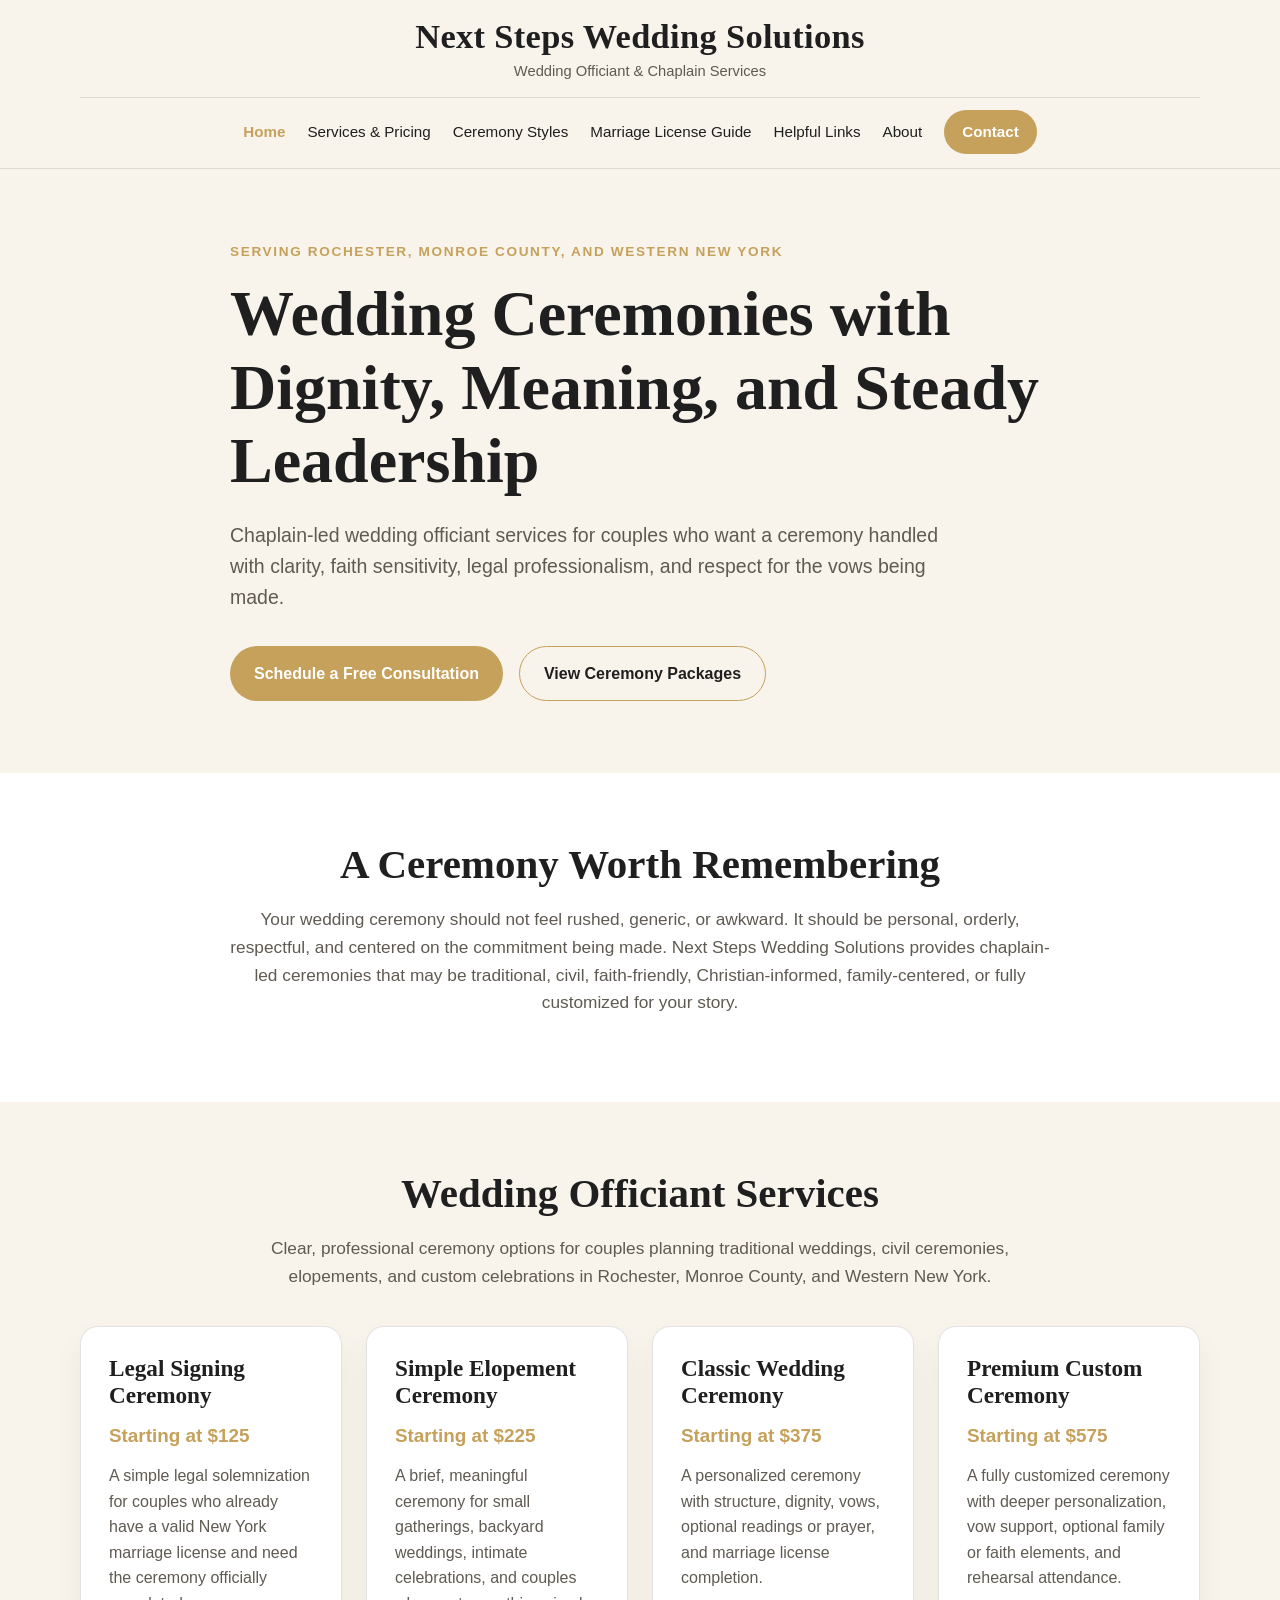
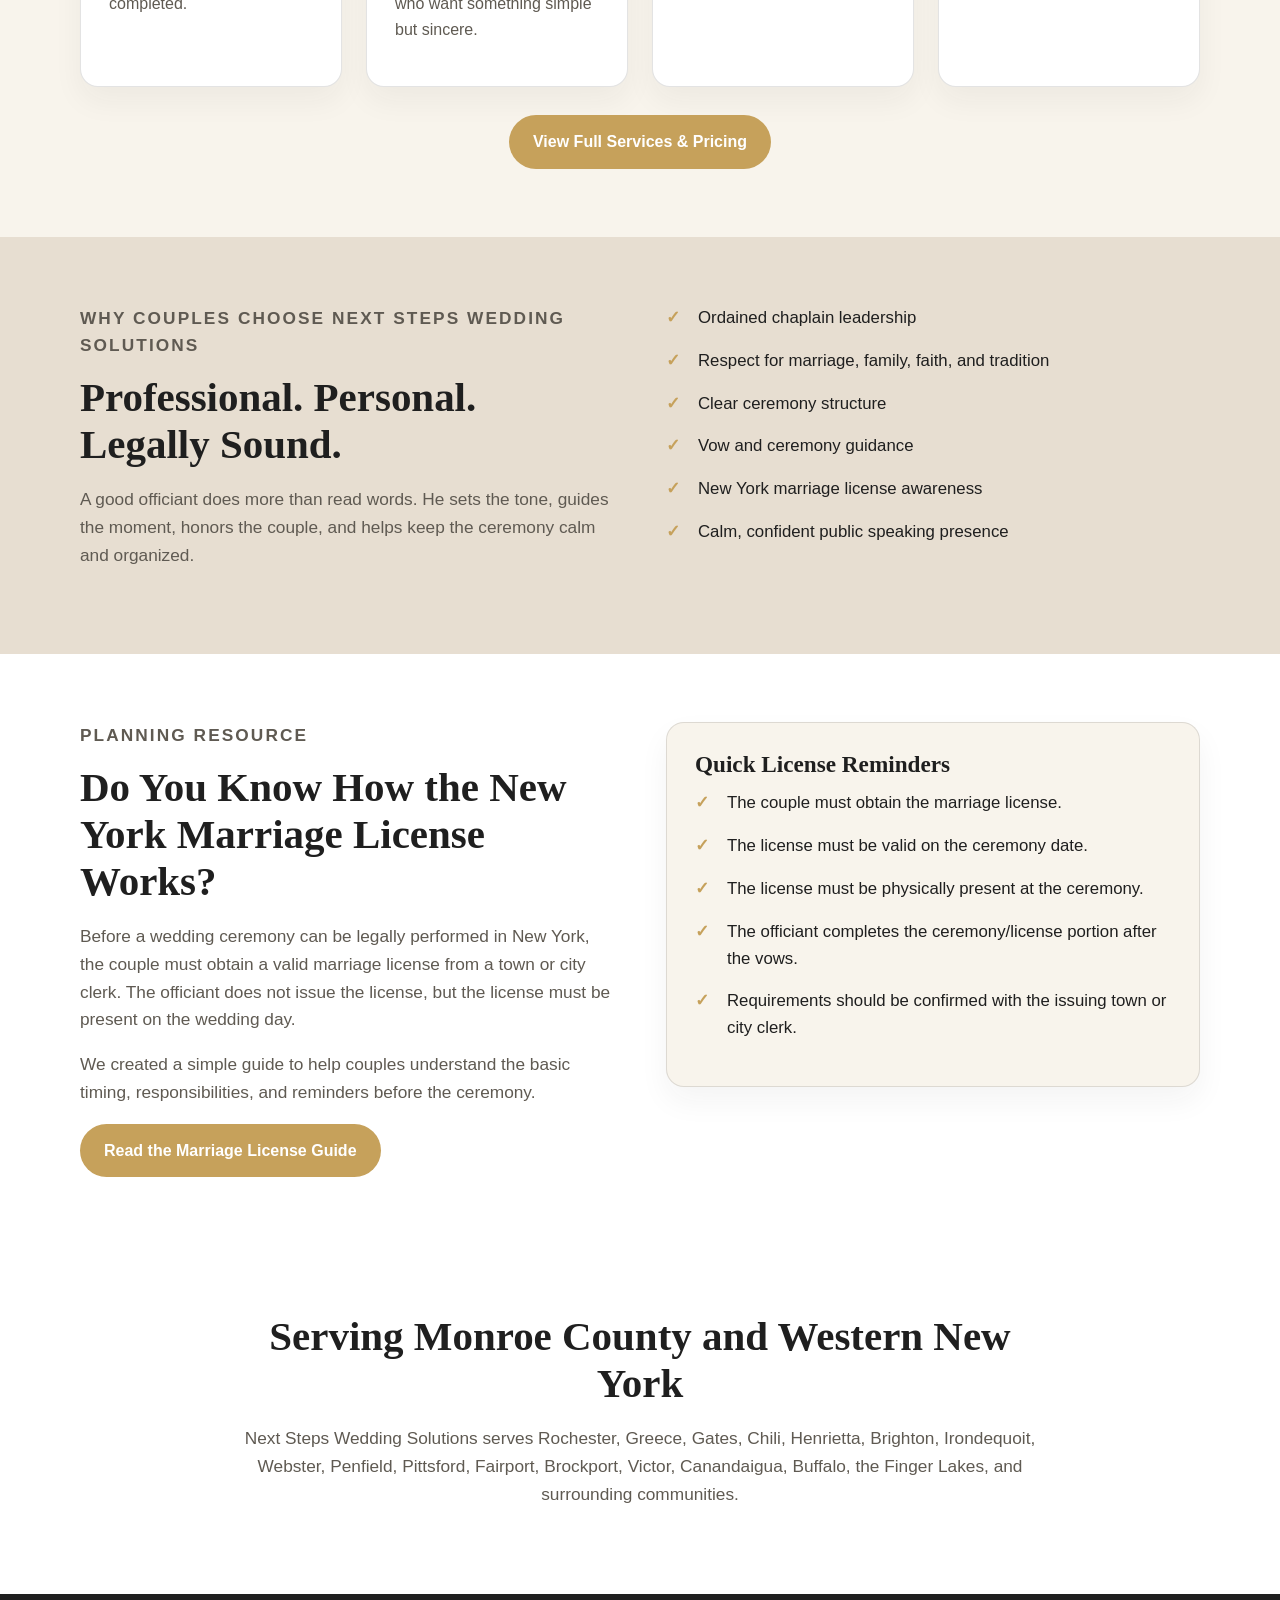
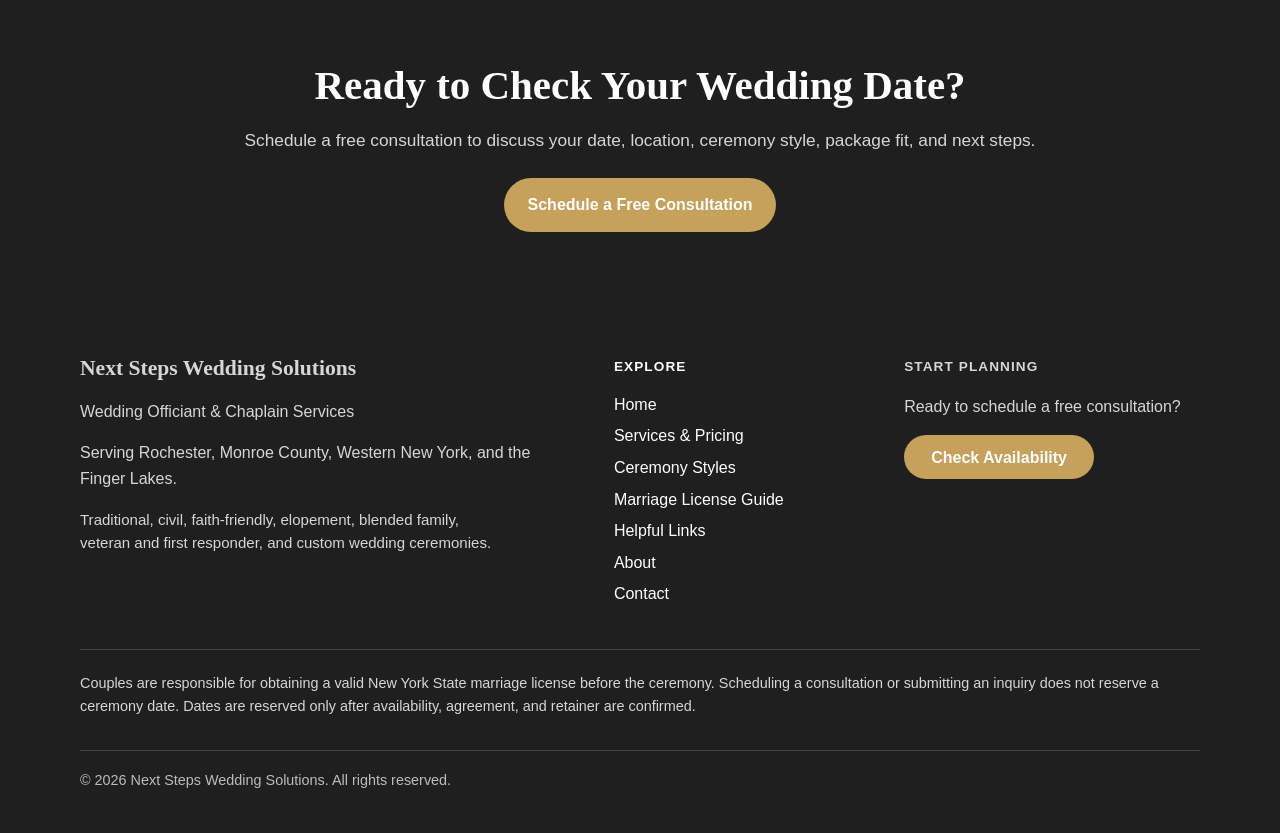
==== index.html @ f54d3b85 "Update Home Page format" ====
<!DOCTYPE html>
<html lang="en">
<head>
  <meta charset="UTF-8">

  <meta name="viewport" content="width=device-width, initial-scale=1.0">
 	
 	<link rel="canonical" href="https://weddingssolutions.com/">
 	
<meta property="og:title" content="Wedding Officiant Rochester NY | Next Steps Wedding Solutions">
<meta property="og:description" content="Chaplain-led wedding officiant services in Rochester, Monroe County, and Western New York. Traditional, civil, faith-friendly, elopement, and custom wedding ceremonies.">
<meta property="og:type" content="website">
<meta property="og:url" content="https://weddingssolutions.com/">
<meta property="og:image" content="https://weddingssolutions.com/images/social-share.jpg">

<meta name="twitter:card" content="summary_large_image">
<meta name="twitter:title" content="Wedding Officiant Rochester NY | Next Steps Wedding Solutions">
<meta name="twitter:description" content="Chaplain-led wedding officiant services in Rochester, Monroe County, and Western New York.">
<meta name="twitter:image" content="https://weddingssolutions.com/images/social-share.jpg">
 	
<link rel="icon" type="image/png" href="images/favicon-512.png">
<link rel="apple-touch-icon" href="images/favicon-512.png">
 	
<!-- Google tag (gtag.js) -->
<script async src="https://www.googletagmanager.com/gtag/js?id=G-TBQ9L303CH"></script>
<script>
  window.dataLayer = window.dataLayer || [];
  function gtag(){dataLayer.push(arguments);}
  gtag('js', new Date());

  gtag('config', 'G-TBQ9L303CH');
</script>

  <title>Wedding Officiant Rochester NY | Next Steps Wedding Solutions</title>

  <meta name="description" content="Chaplain-led wedding officiant services in Rochester, Monroe County, and Western New York. Traditional, civil, faith-friendly, elopement, and custom wedding ceremonies.">

  <link rel="stylesheet" href="css/styles.css">

<script type="application/ld+json">
{
  "@context": "https://schema.org",
  "@type": "LocalBusiness",
  "@id": "https://weddingssolutions.com/#business",
  "name": "Next Steps Wedding Solutions",
  "url": "https://weddingssolutions.com/",
  "description": "Next Steps Wedding Solutions provides chaplain-led wedding officiant services for couples in Rochester, Monroe County, and Western New York. Services include traditional weddings, civil ceremonies, elopements, faith-friendly ceremonies, and custom wedding ceremonies.",
  "slogan": "Wedding Officiant & Chaplain Services",
  "priceRange": "$125-$575",
  "areaServed": [
    {
      "@type": "City",
      "name": "Rochester"
    },
    {
      "@type": "AdministrativeArea",
      "name": "Monroe County"
    },
    {
      "@type": "AdministrativeArea",
      "name": "Western New York"
    },
    {
      "@type": "Place",
      "name": "Finger Lakes"
    }
  ],
  "makesOffer": [
    {
      "@type": "Offer",
      "name": "Legal Signing Ceremony",
      "price": "125",
      "priceCurrency": "USD",
      "itemOffered": {
        "@type": "Service",
        "name": "Legal Signing Ceremony",
        "description": "A simple legal solemnization for couples who already have a valid New York marriage license."
      }
    },
    {
      "@type": "Offer",
      "name": "Simple Elopement Ceremony",
      "price": "225",
      "priceCurrency": "USD",
      "itemOffered": {
        "@type": "Service",
        "name": "Simple Elopement Ceremony",
        "description": "A brief, meaningful wedding ceremony for small gatherings, backyard weddings, intimate celebrations, and elopements."
      }
    },
    {
      "@type": "Offer",
      "name": "Classic Wedding Ceremony",
      "price": "375",
      "priceCurrency": "USD",
      "itemOffered": {
        "@type": "Service",
        "name": "Classic Wedding Ceremony",
        "description": "A personalized wedding ceremony with structure, dignity, vows, optional readings or prayer, and marriage license completion."
      }
    },
    {
      "@type": "Offer",
      "name": "Premium Custom Ceremony",
      "price": "575",
      "priceCurrency": "USD",
      "itemOffered": {
        "@type": "Service",
        "name": "Premium Custom Ceremony",
        "description": "A fully customized wedding ceremony with deeper personalization, vow support, optional family or faith elements, and rehearsal attendance."
      }
    }
  ],
  "sameAs": []
}
</script>
 	
</head>

<body class="home">
  <header class="site-header">
    <div class="container header-inner">
      <div class="brand">
        <a href="index.html" class="brand-name">Next Steps Wedding Solutions</a>
        <p class="brand-tagline">Wedding Officiant &amp; Chaplain Services</p>
      </div>

      <nav class="main-nav" aria-label="Main navigation">
        <a href="index.html" class="active">Home</a>
 		<a href="services.html">Services &amp; Pricing</a>
 		<a href="ceremony-styles.html">Ceremony Styles</a>
 		<a href="marriage-license-guide.html">Marriage License Guide</a>
 		<a href="helpful-links.html">Helpful Links</a>
 		<a href="about.html">About</a>
 		<a href="contact.html" class="nav-button">Contact</a>
      </nav>
    </div>
  </header>

  <main>
    <section class="hero-section">
      <div class="container hero-content">
        <p class="eyebrow">Serving Rochester, Monroe County, and Western New York</p>

        <h1>Wedding Ceremonies with Dignity, Meaning, and Steady Leadership</h1>

        <p class="hero-text">
          Chaplain-led wedding officiant services for couples who want a ceremony
          handled with clarity, faith sensitivity, legal professionalism, and respect
          for the vows being made.
        </p>

        <div class="button-row">
          <a href="contact.html" class="button button-primary">Schedule a Free Consultation</a>
          <a href="services.html" class="button button-secondary">View Ceremony Packages</a>
        </div>
      </div>
    </section>

    <section class="intro-section">
      <div class="container narrow">
        <h2>A Ceremony Worth Remembering</h2>
        <p>
          Your wedding ceremony should not feel rushed, generic, or awkward.
          It should be personal, orderly, respectful, and centered on the commitment
          being made. Next Steps Wedding Solutions provides chaplain-led ceremonies that may be
          traditional, civil, faith-friendly, Christian-informed, family-centered, or
          fully customized for your story.
        </p>
      </div>
    </section>

    <section class="services-preview">
      <div class="container">
        <div class="section-heading">
          <h2>Wedding Officiant Services</h2>
          <p>
            Clear, professional ceremony options for couples planning traditional weddings,
            civil ceremonies, elopements, and custom celebrations in Rochester, Monroe County,
            and Western New York.
          </p>
        </div>

        <div class="card-grid">
          <article class="service-card">
            <h3>Legal Signing Ceremony</h3>
            <p class="price">Starting at $125</p>
            <p>
              A simple legal solemnization for couples who already have a valid New York
              marriage license and need the ceremony officially completed.
            </p>
          </article>

          <article class="service-card">
            <h3>Simple Elopement Ceremony</h3>
            <p class="price">Starting at $225</p>
            <p>
              A brief, meaningful ceremony for small gatherings, backyard weddings,
              intimate celebrations, and couples who want something simple but sincere.
            </p>
          </article>

          <article class="service-card">
            <h3>Classic Wedding Ceremony</h3>
            <p class="price">Starting at $375</p>
            <p>
              A personalized ceremony with structure, dignity, vows, optional readings
              or prayer, and marriage license completion.
            </p>
          </article>

          <article class="service-card">
            <h3>Premium Custom Ceremony</h3>
            <p class="price">Starting at $575</p>
            <p>
              A fully customized ceremony with deeper personalization, vow support,
              optional family or faith elements, and rehearsal attendance.
            </p>
          </article>
        </div>

        <div class="center">
          <a href="services.html" class="button button-primary">View Full Services &amp; Pricing</a>
        </div>
      </div>
    </section>

    <section class="why-section">
      <div class="container two-column">
        <div>
          <p class="eyebrow">Why Couples Choose Next Steps Wedding Solutions</p>
          <h2>Professional. Personal. Legally Sound.</h2>
          <p>
            A good officiant does more than read words. He sets the tone, guides the
            moment, honors the couple, and helps keep the ceremony calm and organized.
          </p>
        </div>

        <ul class="check-list">
          <li>Ordained chaplain leadership</li>
          <li>Respect for marriage, family, faith, and tradition</li>
          <li>Clear ceremony structure</li>
          <li>Vow and ceremony guidance</li>
          <li>New York marriage license awareness</li>
          <li>Calm, confident public speaking presence</li>
        </ul>
      </div>
    </section>

 	<section class="license-guide-feature">
  <div class="container two-column">
    <div>
      <p class="eyebrow">Planning Resource</p>
      <h2>Do You Know How the New York Marriage License Works?</h2>
      <p>
        Before a wedding ceremony can be legally performed in New York, the couple must obtain
        a valid marriage license from a town or city clerk. The officiant does not issue the license,
        but the license must be present on the wedding day.
      </p>
      <p>
        We created a simple guide to help couples understand the basic timing, responsibilities,
        and reminders before the ceremony.
      </p>

      <a href="marriage-license-guide.html" class="button button-primary">Read the Marriage License Guide</a>
    </div>

    <div class="resource-card">
      <h3>Quick License Reminders</h3>
      <ul class="check-list">
        <li>The couple must obtain the marriage license.</li>
        <li>The license must be valid on the ceremony date.</li>
        <li>The license must be physically present at the ceremony.</li>
        <li>The officiant completes the ceremony/license portion after the vows.</li>
        <li>Requirements should be confirmed with the issuing town or city clerk.</li>
      </ul>
    </div>
  </div>
</section>
 	  
    <section class="service-area-section">
      <div class="container narrow">
        <h2>Serving Monroe County and Western New York</h2>
        <p>
          Next Steps Wedding Solutions serves Rochester, Greece, Gates, Chili, Henrietta, Brighton,
          Irondequoit, Webster, Penfield, Pittsford, Fairport, Brockport, Victor,
          Canandaigua, Buffalo, the Finger Lakes, and surrounding communities.
        </p>
      </div>
    </section>

    <section class="cta-section">
      <div class="container narrow">
        <h2>Ready to Check Your Wedding Date?</h2>
<p>
  Schedule a free consultation to discuss your date, location, ceremony style, package fit, and next steps.
</p>
<a href="contact.html" class="button button-primary">Schedule a Free Consultation</a>      </div>
    </section>
  </main>

  <footer class="site-footer">
  <div class="container footer-inner">
    <div class="footer-about">
      <p class="footer-brand">Next Steps Wedding Solutions</p>
      <p>Wedding Officiant &amp; Chaplain Services</p>
      <p>Serving Rochester, Monroe County, Western New York, and the Finger Lakes.</p>
      <p class="footer-small">
        Traditional, civil, faith-friendly, elopement, blended family, veteran and first responder,
        and custom wedding ceremonies.
      </p>
    </div>

    <div class="footer-links">
 	  <p class="footer-heading">Explore</p>
 	  <a href="index.html">Home</a>
 	  <a href="services.html">Services &amp; Pricing</a>
 	  <a href="ceremony-styles.html">Ceremony Styles</a>
 	  <a href="marriage-license-guide.html">Marriage License Guide</a>
 	  <a href="helpful-links.html">Helpful Links</a>
 	  <a href="about.html">About</a>
 	  <a href="contact.html">Contact</a>
 	</div>

    <div class="footer-contact">
      <p class="footer-heading">Start Planning</p>
      <p>Ready to schedule a free consultation?</p>
<a href="contact.html" class="footer-button">Schedule a Free Consultation</a>
    </div>
  </div>

  <div class="container footer-disclaimer">
    <p>
      Couples are responsible for obtaining a valid New York State marriage license before the ceremony.
      Scheduling a consultation or submitting an inquiry does not reserve a ceremony date. Dates are reserved only after availability,
agreement, and retainer are confirmed.
    </p>
  </div>

  <div class="container copyright">
    <p>&copy; 2026 Next Steps Wedding Solutions. All rights reserved.</p>
  </div>
</footer>
</body>
</html>
---- css/styles.css ----
:root {
  --ivory: #f8f4ec;
  --charcoal: #1f1f1f;
  --gold: #c6a15b;
  --taupe: #e7ded1;
  --white: #ffffff;
  --muted: #5f5a52;
  --line: rgba(31, 31, 31, 0.12);
}

* {
  box-sizing: border-box;
}

html {
  scroll-behavior: smooth;
}

body {
  margin: 0;
  font-family: Arial, Helvetica, sans-serif;
  background: var(--ivory);
  color: var(--charcoal);
  line-height: 1.6;
  overflow-x: hidden;
}

a {
  color: inherit;
}

.container {
  width: min(1120px, 92%);
  margin: 0 auto;
}

.narrow {
  max-width: 820px;
  text-align: center;
}

/* Header */

.site-header {
  background: var(--ivory);
  border-bottom: 1px solid var(--line);
  position: sticky;
  top: 0;
  z-index: 20;
}

.header-inner {
  min-height: auto;
  display: flex;
  flex-direction: column;
  align-items: center;
  justify-content: center;
  gap: 14px;
  padding: 18px 0 14px;
}

.brand {
  width: 100%;
  text-align: center;
}

.brand-name {
  display: block;
  font-family: Georgia, "Times New Roman", serif;
  font-size: clamp(1.65rem, 2.7vw, 2.15rem);
  font-weight: 700;
  line-height: 1.1;
  letter-spacing: 0.01em;
  text-decoration: none;
}

.brand-tagline {
  margin: 4px 0 0;
  color: var(--muted);
  font-size: 0.92rem;
}

.main-nav {
  width: 100%;
  display: flex;
  align-items: center;
  justify-content: center;
  flex-wrap: wrap;
  gap: 12px 22px;
  padding-top: 12px;
  border-top: 1px solid var(--line);
  font-size: 0.95rem;
}

.main-nav a {
  text-decoration: none;
  white-space: nowrap;
}

.main-nav a:hover,
.main-nav a.active {
  color: var(--gold);
}

.main-nav a.active {
  font-weight: 700;
}

.nav-button {
  min-height: 44px;
  display: inline-flex;
  align-items: center;
  justify-content: center;
  padding: 9px 18px;
  background: var(--gold);
  color: var(--white);
  border-radius: 999px;
  font-weight: 700;
}

.main-nav .nav-button.active {
  background: var(--charcoal);
  color: var(--white);
}

/* Type */

.eyebrow {
  color: var(--gold);
  text-transform: uppercase;
  letter-spacing: 0.12em;
  font-size: 0.85rem;
  font-weight: 700;
  margin-bottom: 14px;
}

h1,
h2,
h3 {
  font-family: Georgia, "Times New Roman", serif;
  line-height: 1.15;
}

h1 {
  font-size: clamp(2.7rem, 5vw, 5rem);
  margin: 0 0 22px;
}

h2 {
  font-size: clamp(2rem, 3.2vw, 3.1rem);
  margin: 0 0 18px;
}

h3 {
  font-size: 1.45rem;
  margin: 0 0 12px;
}

p {
  margin-top: 0;
}

/* Buttons */

.button,
.footer-button,
.form-button {
  min-height: 44px;
  display: inline-flex;
  align-items: center;
  justify-content: center;
  padding: 14px 24px;
  border-radius: 999px;
  text-decoration: none;
  font-weight: 700;
  transition: 0.2s ease;
}

.button-primary {
  background: var(--gold);
  color: var(--white);
}

.button-primary:hover,
.footer-button:hover {
  filter: brightness(0.92);
}

.button-secondary {
  border: 1px solid var(--gold);
  color: var(--charcoal);
  background: transparent;
}

.button-secondary:hover {
  background: var(--taupe);
}

.button-row {
  display: flex;
  flex-wrap: wrap;
  gap: 16px;
  margin-top: 32px;
}

.center,
.center-buttons {
  text-align: center;
  justify-content: center;
}

/* Home */

.hero-section {
  min-height: 560px;
  display: flex;
  align-items: center;
  background: var(--ivory);
  padding: 72px 0;
}

.hero-content {
  max-width: 820px;
}

.hero-text {
  max-width: 720px;
  font-size: 1.22rem;
  color: var(--muted);
}

.intro-section,
.services-preview,
.why-section,
.service-area-section,
.cta-section,
.license-guide-feature {
  padding: 68px 0;
}

.intro-section,
.service-area-section,
.license-guide-feature {
  background: var(--white);
}

.services-preview,
.pricing-section,
.ceremony-style-section {
  background: var(--ivory);
}

.why-section,
.process-section,
.contact-next-section,
.license-note-section,
.background-section {
  background: var(--taupe);
}

.intro-section p,
.section-heading p,
.service-area-section p,
.cta-section p,
.license-guide-feature p,
.guide-content p,
.contact-info p,
.about-text p {
  font-size: 1.08rem;
  color: var(--muted);
}

.section-heading {
  max-width: 820px;
  margin: 0 auto 36px;
  text-align: center;
}

.card-grid,
.process-grid,
.values-grid,
.style-grid,
.resource-link-grid,
.faq-grid {
  display: grid;
  gap: 24px;
}

.card-grid {
  grid-template-columns: repeat(4, 1fr);
  margin-bottom: 28px;
}

.service-card,
.pricing-card,
.style-card,
.process-card,
.value-card,
.resource-card,
.faq-item,
.sidebar-card,
.about-highlight-box,
.background-list-box,
.resource-link-card,
.contact-form-card,
.guide-content {
  background: var(--white);
  border: 1px solid var(--line);
  border-radius: 18px;
  padding: 28px;
  box-shadow: 0 14px 30px rgba(31, 31, 31, 0.05);
}

.service-card p,
.pricing-card p,
.style-card p,
.process-card p,
.value-card p,
.resource-card p,
.faq-item p,
.sidebar-card p,
.resource-link-card p {
  color: var(--muted);
}

.price,
.package-price {
  color: var(--gold) !important;
  font-weight: 700;
}

.price {
  font-size: 1.18rem;
  margin: 0 0 12px;
}

.package-price {
  font-size: 2rem;
  margin: 10px 0 18px;
}

.two-column,
.about-grid,
.contact-grid,
.guide-layout {
  display: grid;
  gap: 52px;
  align-items: start;
}

.two-column {
  grid-template-columns: 1fr 1fr;
}

.two-column p {
  color: var(--muted);
  font-size: 1.08rem;
}

.check-list {
  list-style: none;
  padding: 0;
  margin: 0;
}

.check-list li {
  position: relative;
  padding-left: 32px;
  margin-bottom: 16px;
  font-size: 1.05rem;
}

.check-list li::before {
  content: "✓";
  position: absolute;
  left: 0;
  color: var(--gold);
  font-weight: 700;
}

.cta-section {
  background: var(--charcoal);
  color: var(--white);
  text-align: center;
}

.cta-section p {
  color: rgba(255, 255, 255, 0.82);
  margin-bottom: 24px;
}

/* Page sections */

.page-hero {
  padding: 96px 0 76px;
  background: var(--ivory);
  text-align: center;
}

.page-hero p {
  font-size: 1.12rem;
  color: var(--muted);
}

.pricing-section,
.addon-section,
.faq-section,
.style-intro-section,
.ceremony-style-section,
.process-section,
.about-story-section,
.values-section,
.background-section,
.contact-section,
.contact-next-section,
.guide-section,
.helpful-links-section {
  padding: 88px 0;
}

.pricing-section,
.about-story-section,
.contact-section,
.guide-section,
.faq-section,
.helpful-links-section,
.style-intro-section {
  background: var(--white);
}

.pricing-grid {
  display: grid;
  grid-template-columns: repeat(2, 1fr);
  gap: 28px;
}

.pricing-card,
.contact-form-card,
.guide-content,
.resource-card,
.resource-link-card {
  background: var(--ivory);
}

.pricing-card h2,
.guide-content h2 {
  font-size: 2rem;
}

.pricing-card h3 {
  font-size: 1.2rem;
  margin-top: 26px;
}

.pricing-card ul,
.sidebar-card ul {
  padding-left: 20px;
}

.pricing-card li,
.sidebar-card li {
  margin-bottom: 8px;
  color: var(--muted);
}

.best-for,
.guide-note,
.guide-disclaimer {
  background: var(--taupe);
  border-radius: 12px;
}

.best-for {
  padding: 14px 16px;
  font-weight: 700;
}

.featured-card {
  border: 2px solid var(--gold);
}

.featured-label {
  display: inline-block;
  background: var(--gold);
  color: var(--white);
  font-weight: 700;
  padding: 6px 12px;
  border-radius: 999px;
  margin: 0 0 18px;
  font-size: 0.85rem;
  text-transform: uppercase;
  letter-spacing: 0.08em;
}

.addon-table,
.guide-table {
  max-width: 820px;
  margin: 28px auto;
  background: var(--white);
  border: 1px solid var(--line);
  border-radius: 18px;
  overflow: hidden;
}

.addon-row,
.guide-row {
  display: grid;
  gap: 18px;
  padding: 18px 22px;
  border-bottom: 1px solid var(--line);
}

.addon-row {
  grid-template-columns: 1fr auto;
}

.guide-row {
  grid-template-columns: 260px 1fr;
}

.addon-row:last-child,
.guide-row:last-child {
  border-bottom: none;
}

.addon-row strong {
  color: var(--gold);
  white-space: nowrap;
}

.style-grid,
.faq-grid {
  grid-template-columns: repeat(2, 1fr);
}

.process-grid,
.values-grid {
  grid-template-columns: repeat(4, 1fr);
}

.style-card h2 {
  font-size: 1.75rem;
}

.process-card span {
  display: inline-flex;
  align-items: center;
  justify-content: center;
  background: var(--gold);
  color: var(--white);
  width: 42px;
  height: 42px;
  border-radius: 999px;
  font-weight: 700;
  margin-bottom: 18px;
}

.about-grid {
  grid-template-columns: 1.25fr 0.75fr;
}

.values-grid {
  gap: 22px;
}

.contact-grid {
  grid-template-columns: 0.9fr 1.1fr;
}

.contact-detail-box {
  background: var(--ivory);
  border: 1px solid var(--line);
  border-radius: 18px;
  padding: 24px;
  margin-top: 20px;
}

.contact-form {
  display: grid;
  gap: 14px;
  margin-top: 24px;
}

.contact-form label {
  font-weight: 700;
  color: var(--charcoal);
}

.contact-form input,
.contact-form select,
.contact-form textarea {
  width: 100%;
  min-height: 46px;
  border: 1px solid var(--line);
  border-radius: 12px;
  padding: 13px 14px;
  font: inherit;
  color: var(--charcoal);
  background: var(--white);
}

.contact-form textarea {
  min-height: 150px;
}

.form-button {
  border: none;
  cursor: pointer;
  width: fit-content;
  margin-top: 12px;
  background: var(--gold);
  color: var(--white);
}

.form-note {
  color: var(--muted);
  font-size: 0.92rem;
  margin-top: 18px;
}

.guide-layout {
  grid-template-columns: minmax(0, 1fr) 340px;
  gap: 48px;
}

.guide-note,
.guide-disclaimer {
  border-left: 5px solid var(--gold);
  padding: 18px 20px;
  margin: 28px 0;
}

.guide-content h2 {
  margin-top: 42px;
}

.guide-content h2:first-child {
  margin-top: 0;
}

.guide-steps {
  color: var(--muted);
  font-size: 1.08rem;
}

.guide-steps li {
  margin-bottom: 10px;
}

.guide-sidebar {
  display: grid;
  gap: 22px;
  position: sticky;
  top: 140px;
}

.helpful-links-intro {
  max-width: 880px;
  margin: 0 auto 44px;
  text-align: center;
}

.helpful-links-intro p {
  color: var(--muted);
  font-size: 1.08rem;
}

.resource-link-grid {
  grid-template-columns: repeat(3, 1fr);
}

.resource-link-card {
  display: flex;
  flex-direction: column;
  align-items: flex-start;
}

.resource-link-card h2 {
  font-size: 1.55rem;
  margin-bottom: 14px;
}

.resource-link-card .button {
  margin-top: auto;
}

.thank-you-section {
  min-height: 620px;
  display: flex;
  align-items: center;
  padding: 96px 0;
  background: var(--ivory);
  text-align: center;
}

.thank-you-section p {
  color: var(--muted);
  font-size: 1.12rem;
}

/* Footer */

.site-footer {
  background: var(--charcoal);
  color: var(--white);
  padding: 56px 0 26px;
}

.footer-inner {
  display: grid;
  grid-template-columns: minmax(340px, 1.35fr) minmax(170px, 0.65fr) minmax(230px, 0.85fr);
  gap: 64px;
  align-items: start;
  border-bottom: 1px solid rgba(255, 255, 255, 0.16);
  padding-bottom: 34px;
}

.footer-about,
.footer-contact {
  min-width: 0;
}

.footer-about {
  max-width: 470px;
}

.footer-contact {
  max-width: 285px;
}

.footer-brand {
  font-family: Georgia, "Times New Roman", serif;
  font-size: 1.35rem;
  font-weight: 700;
  line-height: 1.15;
  margin-top: 0;
  margin-bottom: 18px;
  color: var(--white);
}

.footer-about p,
.footer-contact p,
.footer-disclaimer {
  color: rgba(255, 255, 255, 0.82);
}

.footer-small {
  max-width: 430px;
  font-size: 0.94rem;
  line-height: 1.55;
}

.footer-heading {
  color: var(--white);
  font-weight: 700;
  margin-top: 0;
  margin-bottom: 16px;
  text-transform: uppercase;
  letter-spacing: 0.08em;
  font-size: 0.85rem;
}

.footer-links {
  min-width: 170px;
}

.footer-links a {
  display: block;
  color: var(--white);
  text-decoration: none;
  line-height: 1.35;
  margin-bottom: 10px;
}

.footer-links a:hover {
  color: var(--gold);
}

.footer-button {
  background: var(--gold);
  color: var(--white) !important;
  min-width: 190px;
  max-width: 220px;
  padding: 12px 22px;
  white-space: nowrap;
  text-align: center;
  line-height: 1.2;
  font-size: 0;
}

.footer-button::after {
  content: "Check Availability";
  font-size: 1rem;
}

.footer-disclaimer {
  padding-top: 22px;
  font-size: 0.9rem;
  border-bottom: 1px solid rgba(255, 255, 255, 0.16);
  padding-bottom: 18px;
}

.copyright {
  padding-top: 18px;
  color: rgba(255, 255, 255, 0.7);
  font-size: 0.9rem;
}

/* Accessibility */

a:focus-visible,
button:focus-visible,
input:focus-visible,
select:focus-visible,
textarea:focus-visible {
  outline: 3px solid var(--gold);
  outline-offset: 3px;
}

/* Responsive */

@media (max-width: 1050px) {
  .card-grid,
  .process-grid,
  .values-grid,
  .resource-link-grid {
    grid-template-columns: repeat(2, 1fr);
  }

  .two-column,
  .about-grid,
  .contact-grid,
  .guide-layout {
    grid-template-columns: 1fr;
  }

  .guide-sidebar {
    position: static;
  }

  .footer-inner {
    grid-template-columns: 1.2fr 0.7fr 0.9fr;
    gap: 36px;
  }
}

@media (max-width: 850px) {
  .footer-inner {
    grid-template-columns: 1fr;
    gap: 30px;
  }

  .footer-about,
  .footer-contact {
    max-width: none;
  }
}

@media (max-width: 760px) {
  .container {
    width: min(100% - 32px, 1120px);
  }

  .site-header {
    position: static;
  }

  .header-inner {
    align-items: flex-start;
    padding: 16px 0;
  }

  .brand {
    text-align: left;
  }

  .brand-name {
    font-size: 1.45rem;
  }

  .brand-tagline {
    font-size: 0.84rem;
  }

  .main-nav {
    justify-content: flex-start;
    gap: 10px 14px;
  }

  .hero-section {
    min-height: auto;
    padding: 64px 0;
  }

  .page-hero {
    padding: 72px 0 56px;
  }

  .intro-section,
  .services-preview,
  .why-section,
  .service-area-section,
  .cta-section,
  .pricing-section,
  .addon-section,
  .faq-section,
  .style-intro-section,
  .ceremony-style-section,
  .process-section,
  .about-story-section,
  .values-section,
  .background-section,
  .contact-section,
  .contact-next-section,
  .guide-section,
  .license-guide-feature,
  .helpful-links-section {
    padding: 56px 0;
  }

  h1 {
    font-size: clamp(2.25rem, 12vw, 3.2rem);
  }

  h2 {
    font-size: clamp(1.85rem, 9vw, 2.45rem);
  }

  h3 {
    font-size: 1.25rem;
  }

  .pricing-grid,
  .style-grid,
  .faq-grid,
  .card-grid,
  .process-grid,
  .values-grid,
  .resource-link-grid {
    grid-template-columns: 1fr;
  }

  .addon-row,
  .guide-row {
    grid-template-columns: 1fr;
    gap: 6px;
  }

  .button-row {
    width: 100%;
    flex-direction: column;
  }

  .button-row .button,
  .form-button,
  .footer-button,
  .resource-link-card .button {
    width: 100%;
    max-width: none;
  }

  .service-card,
  .pricing-card,
  .style-card,
  .process-card,
  .value-card,
  .resource-card,
  .faq-item,
  .contact-form-card,
  .guide-content,
  .sidebar-card,
  .about-highlight-box,
  .background-list-box,
  .resource-link-card {
    padding: 24px;
    border-radius: 16px;
  }
}

@media (max-width: 420px) {
  .container {
    width: min(100% - 24px, 1120px);
  }

  .brand-name {
    font-size: 1.32rem;
  }

  .brand-tagline {
    font-size: 0.82rem;
  }

  .main-nav {
    font-size: 0.9rem;
  }

  .service-card,
  .pricing-card,
  .style-card,
  .process-card,
  .value-card,
  .resource-card,
  .faq-item,
  .contact-form-card,
  .guide-content,
  .sidebar-card {
    padding: 20px;
  }
}
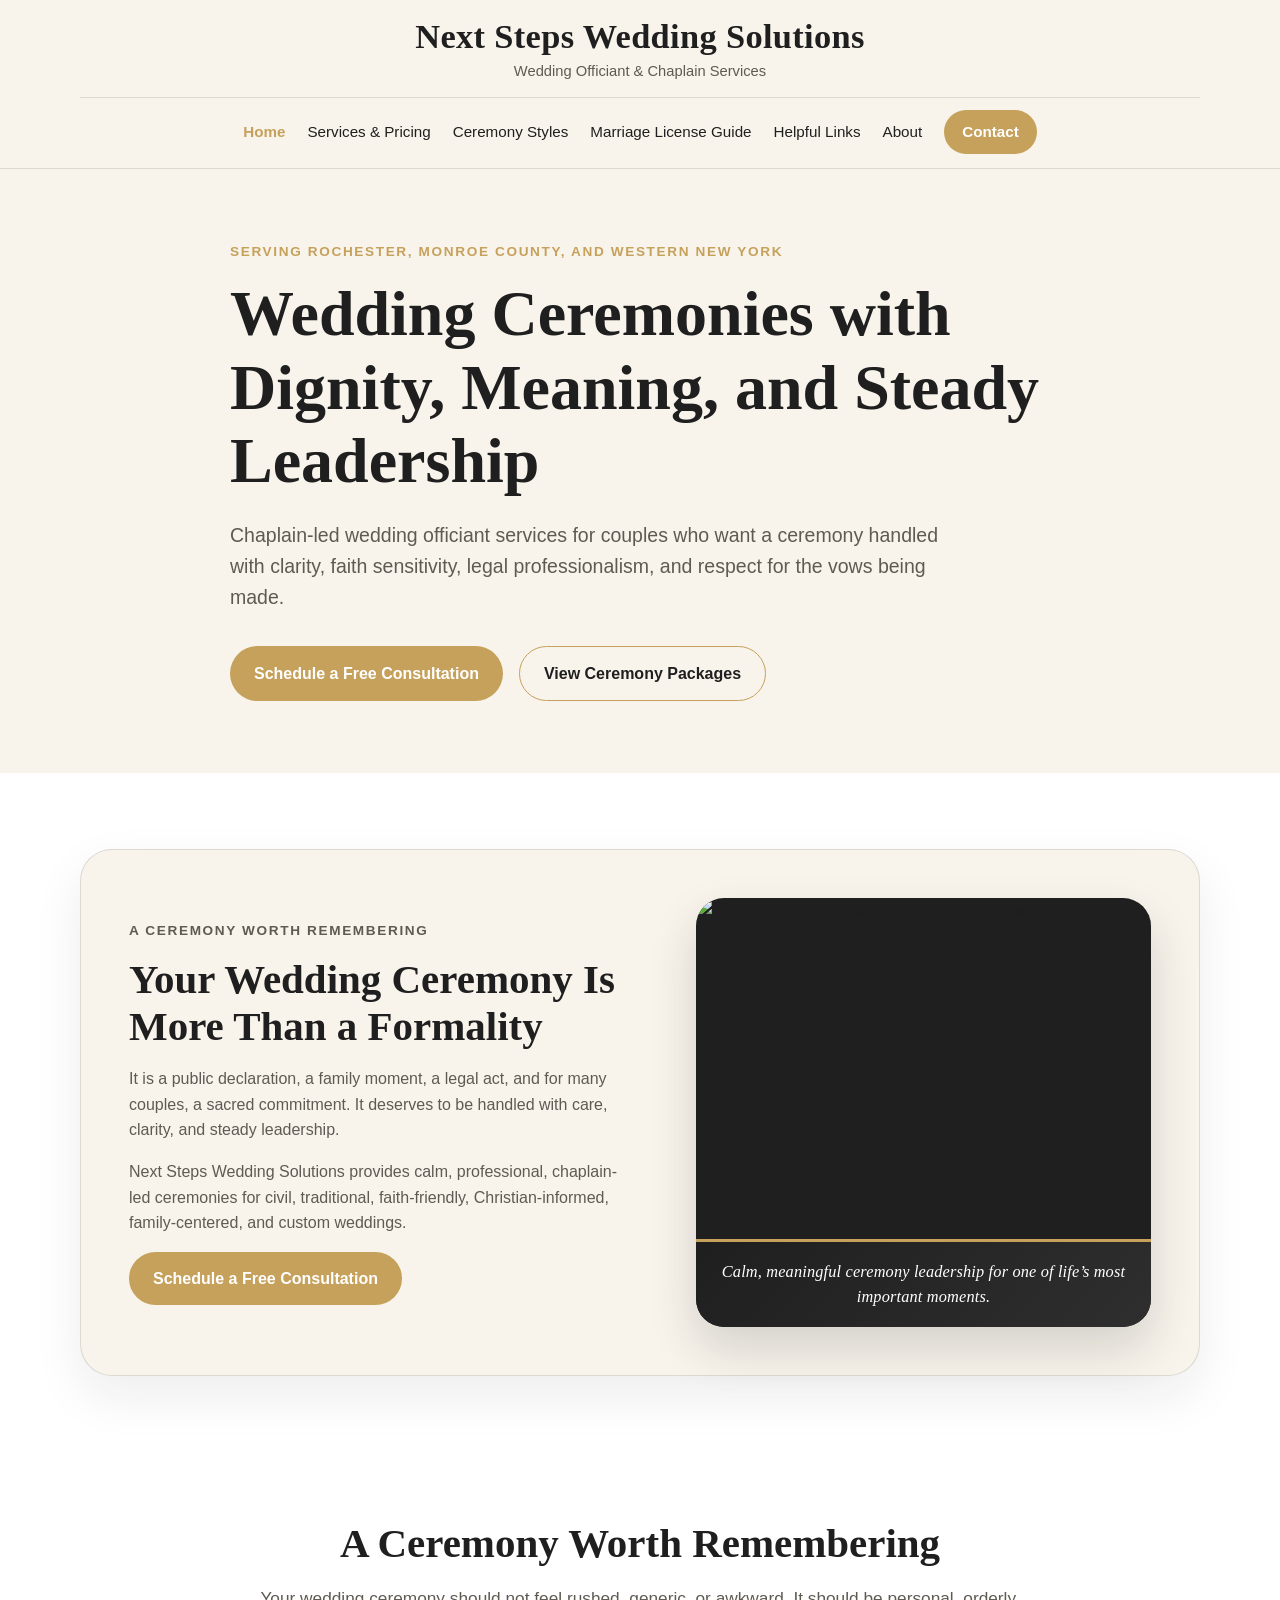
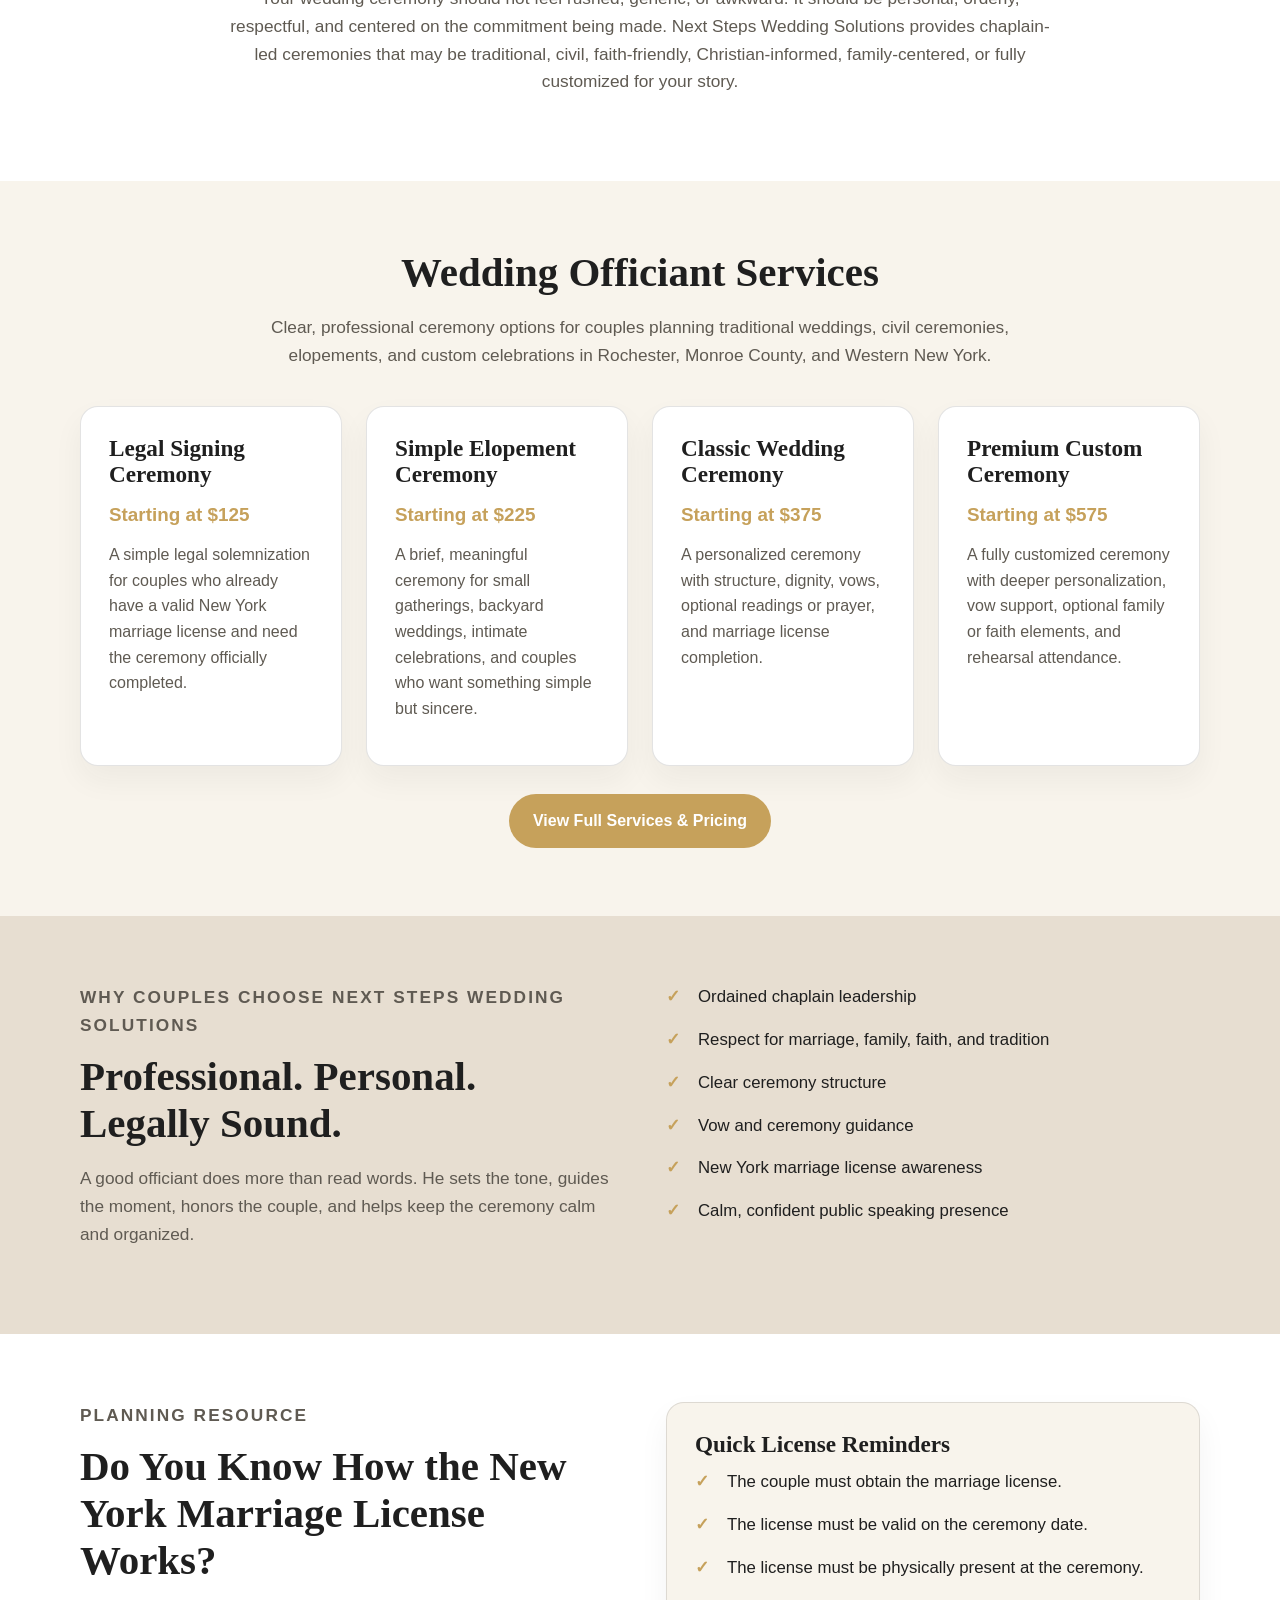
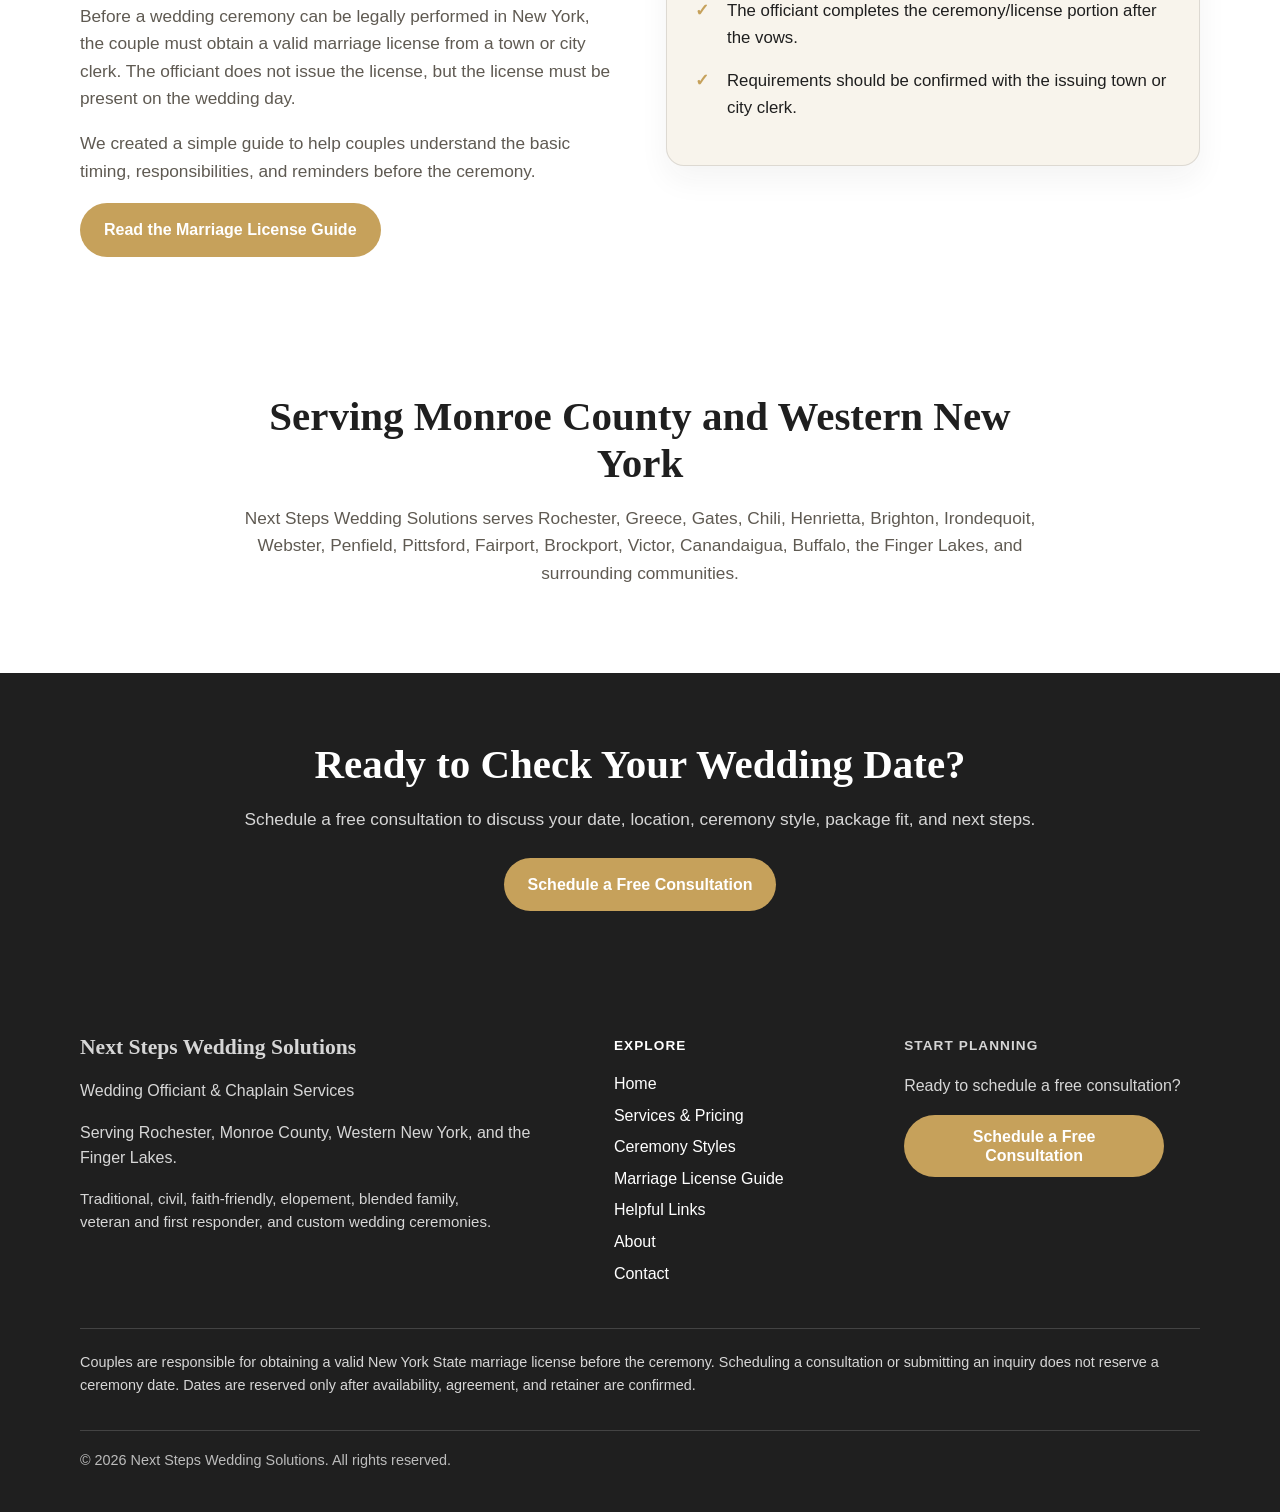
==== commit 3955febf: "Add home page ceremony image feature" ====
--- a/index.html
+++ b/index.html
@@ -36,6 +36,7 @@
   <meta name="description" content="Chaplain-led wedding officiant services in Rochester, Monroe County, and Western New York. Traditional, civil, faith-friendly, elopement, and custom wedding ceremonies.">
 
   <link rel="stylesheet" href="css/styles.css">
+  <link rel="stylesheet" href="css/ceremony-photos.css">
 
 <script type="application/ld+json">
 {
@@ -157,6 +158,35 @@
       </div>
     </section>
 
+<section class="home-ceremony-feature">
+  <div class="container">
+    <div class="home-ceremony-card">
+      <div class="home-ceremony-copy">
+        <p class="eyebrow">A Ceremony Worth Remembering</p>
+        <h2>Your Wedding Ceremony Is More Than a Formality</h2>
+        <p>
+          It is a public declaration, a family moment, a legal act, and for many couples,
+          a sacred commitment. It deserves to be handled with care, clarity, and steady leadership.
+        </p>
+        <p>
+          Next Steps Wedding Solutions provides calm, professional, chaplain-led ceremonies
+          for civil, traditional, faith-friendly, Christian-informed, family-centered, and custom weddings.
+        </p>
+        <a href="contact.html#free-consultation-booking" class="button button-primary">
+          Schedule a Free Consultation
+        </a>
+      </div>
+
+      <figure class="home-ceremony-frame">
+        <img src="images/ceremonies/officiant-ceremony-wide.jpg" alt="Wedding ceremony with officiant and couple">
+        <figcaption>
+          Calm, meaningful ceremony leadership for one of life’s most important moments.
+        </figcaption>
+      </figure>
+    </div>
+  </div>
+</section>
+
     <section class="intro-section">
       <div class="container narrow">
         <h2>A Ceremony Worth Remembering</h2>
--- a/css/styles.css
+++ b/css/styles.css
@@ -780,16 +780,11 @@
   background: var(--gold);
   color: var(--white) !important;
   min-width: 190px;
-  max-width: 220px;
+  max-width: 260px;
   padding: 12px 22px;
-  white-space: nowrap;
+  white-space: normal;
   text-align: center;
   line-height: 1.2;
-  font-size: 0;
-}
-
-.footer-button::after {
-  content: "Check Availability";
   font-size: 1rem;
 }
 
--- a/css/ceremony-photos.css
+++ b/css/ceremony-photos.css
@@ -0,0 +1,393 @@
+/* Ceremony image presentation system
+   Uses photos as visible design elements instead of faded wallpaper. */
+
+.ceremony-visual-hero {
+  padding: clamp(62px, 8vw, 104px) 0;
+}
+
+.ceremony-hero-grid {
+  display: grid;
+  grid-template-columns: minmax(0, 1.03fr) minmax(300px, 0.82fr);
+  gap: clamp(32px, 5vw, 68px);
+  align-items: center;
+}
+
+.ceremony-hero-copy {
+  max-width: 680px;
+}
+
+.ceremony-hero-copy p:last-child {
+  margin-bottom: 0;
+}
+
+.ceremony-photo-card {
+  position: relative;
+  margin: 0;
+  border-radius: 28px;
+  overflow: hidden;
+  background: var(--white);
+  border: 1px solid rgba(198, 161, 91, 0.32);
+  box-shadow: 0 24px 58px rgba(31, 31, 31, 0.16);
+}
+
+.ceremony-photo-card::before {
+  content: "";
+  position: absolute;
+  inset: 14px;
+  border: 1px solid rgba(255, 255, 255, 0.72);
+  border-radius: 22px;
+  z-index: 2;
+  pointer-events: none;
+}
+
+.ceremony-photo-card img {
+  display: block;
+  width: 100%;
+  aspect-ratio: 4 / 5;
+  object-fit: cover;
+  object-position: center;
+}
+
+.ceremony-photo-card figcaption {
+  position: absolute;
+  left: 18px;
+  right: 18px;
+  bottom: 18px;
+  z-index: 3;
+  padding: 14px 16px;
+  border-radius: 16px;
+  background: rgba(31, 31, 31, 0.78);
+  color: var(--white);
+  font-size: 0.95rem;
+  line-height: 1.45;
+  backdrop-filter: blur(6px);
+}
+
+.ceremony-moment-section {
+  padding: 74px 0;
+  background: var(--white);
+}
+
+.ceremony-moment-card {
+  display: grid;
+  grid-template-columns: minmax(280px, 0.9fr) minmax(0, 1.1fr);
+  gap: clamp(28px, 4vw, 56px);
+  align-items: center;
+  padding: clamp(22px, 3vw, 34px);
+  border: 1px solid var(--line);
+  border-radius: 30px;
+  background: var(--ivory);
+  box-shadow: 0 18px 42px rgba(31, 31, 31, 0.07);
+}
+
+.ceremony-moment-image {
+  position: relative;
+  margin: 0;
+  border-radius: 24px;
+  overflow: hidden;
+  min-height: 280px;
+  box-shadow: 0 18px 38px rgba(31, 31, 31, 0.14);
+}
+
+.ceremony-moment-image img {
+  display: block;
+  width: 100%;
+  height: 100%;
+  min-height: 280px;
+  object-fit: cover;
+  object-position: center;
+}
+
+.ceremony-moment-copy h2 {
+  margin-bottom: 14px;
+}
+
+.ceremony-moment-copy p {
+  color: var(--muted);
+}
+
+.ceremony-moment-list {
+  display: grid;
+  gap: 12px;
+  margin: 22px 0 0;
+  padding: 0;
+  list-style: none;
+}
+
+.ceremony-moment-list li {
+  position: relative;
+  padding-left: 24px;
+  color: var(--charcoal);
+  line-height: 1.55;
+}
+
+.ceremony-moment-list li::before {
+  content: "";
+  position: absolute;
+  left: 0;
+  top: 0.72em;
+  width: 9px;
+  height: 9px;
+  border-radius: 999px;
+  background: var(--gold);
+}
+
+@media (max-width: 900px) {
+  .ceremony-hero-grid,
+  .ceremony-moment-card {
+    grid-template-columns: 1fr;
+  }
+
+  .ceremony-photo-card {
+    max-width: 520px;
+    margin: 0 auto;
+  }
+
+  .ceremony-photo-card img {
+    aspect-ratio: 16 / 11;
+  }
+}
+
+@media (max-width: 620px) {
+  .ceremony-photo-card figcaption {
+    position: static;
+    border-radius: 0;
+    background: var(--charcoal);
+  }
+
+  .ceremony-photo-card::before {
+    display: none;
+  }
+
+  .ceremony-moment-section {
+    padding: 48px 0;
+  }
+
+  .ceremony-moment-card {
+    padding: 18px;
+    border-radius: 22px;
+  }
+}
+
+/* Services page image section */
+
+.services-image-feature {
+  padding: 76px 0;
+  background: var(--white);
+}
+
+.services-image-card {
+  display: grid;
+  grid-template-columns: minmax(300px, 0.9fr) minmax(0, 1.1fr);
+  gap: clamp(32px, 5vw, 64px);
+  align-items: center;
+  padding: clamp(26px, 4vw, 48px);
+  border: 1px solid var(--line);
+  border-radius: 32px;
+  background: var(--ivory);
+  box-shadow: 0 20px 50px rgba(31, 31, 31, 0.08);
+}
+
+.services-image-copy {
+  max-width: 680px;
+}
+
+.services-image-copy h2 {
+  margin-bottom: 16px;
+}
+
+.services-image-copy p {
+  color: var(--muted);
+}
+
+.services-image-points {
+  display: grid;
+  gap: 12px;
+  margin: 24px 0 0;
+  padding: 0;
+  list-style: none;
+}
+
+.services-image-points li {
+  position: relative;
+  padding-left: 26px;
+  color: var(--charcoal);
+  line-height: 1.55;
+}
+
+.services-image-points li::before {
+  content: "";
+  position: absolute;
+  left: 0;
+  top: 0.72em;
+  width: 9px;
+  height: 9px;
+  border-radius: 999px;
+  background: var(--gold);
+}
+
+.services-image-frame {
+  position: relative;
+  margin: 0;
+  border-radius: 28px;
+  overflow: hidden;
+  box-shadow: 0 22px 48px rgba(31, 31, 31, 0.16);
+  background: var(--charcoal);
+}
+
+.services-image-frame img {
+  display: block;
+  width: 100%;
+  aspect-ratio: 4 / 5;
+  object-fit: cover;
+  object-position: center;
+}
+
+.services-image-frame figcaption {
+  padding: 18px 20px;
+  background:
+    linear-gradient(135deg, rgba(31, 31, 31, 0.98), rgba(47, 47, 47, 0.96));
+  color: var(--white);
+  font-family: Georgia, "Times New Roman", serif;
+  font-size: 1.02rem;
+  font-style: italic;
+  line-height: 1.5;
+  text-align: center;
+  letter-spacing: 0.01em;
+  border-top: 3px solid var(--gold);
+}
+
+@media (max-width: 900px) {
+  .services-image-card {
+    grid-template-columns: 1fr;
+  }
+
+  .services-image-frame {
+    max-width: 560px;
+    margin: 0 auto;
+  }
+
+  .services-image-frame img {
+    aspect-ratio: 16 / 11;
+  }
+
+  .services-image-copy {
+    max-width: none;
+  }
+}
+
+@media (max-width: 620px) {
+  .services-image-feature {
+    padding: 52px 0;
+  }
+
+  .services-image-card {
+    padding: 18px;
+    border-radius: 22px;
+  }
+
+  .services-image-frame {
+    border-radius: 20px;
+  }
+
+  .services-image-frame figcaption {
+    font-size: 0.96rem;
+    padding: 15px 16px;
+  }
+}
+
+/* Home page ceremony image feature */
+
+.home-ceremony-feature {
+  padding: 76px 0;
+  background: var(--white);
+}
+
+.home-ceremony-card {
+  display: grid;
+  grid-template-columns: minmax(0, 1.05fr) minmax(300px, 0.95fr);
+  gap: clamp(32px, 5vw, 64px);
+  align-items: center;
+  padding: clamp(26px, 4vw, 48px);
+  border: 1px solid var(--line);
+  border-radius: 32px;
+  background: var(--ivory);
+  box-shadow: 0 20px 50px rgba(31, 31, 31, 0.08);
+}
+
+.home-ceremony-copy {
+  max-width: 680px;
+}
+
+.home-ceremony-copy h2 {
+  margin-bottom: 16px;
+}
+
+.home-ceremony-copy p {
+  color: var(--muted);
+}
+
+.home-ceremony-frame {
+  margin: 0;
+  border-radius: 28px;
+  overflow: hidden;
+  box-shadow: 0 22px 48px rgba(31, 31, 31, 0.16);
+  background: var(--charcoal);
+}
+
+.home-ceremony-frame img {
+  display: block;
+  width: 100%;
+  aspect-ratio: 4 / 3;
+  object-fit: cover;
+  object-position: center;
+}
+
+.home-ceremony-frame figcaption {
+  padding: 18px 20px;
+  background:
+    linear-gradient(135deg, rgba(31, 31, 31, 0.98), rgba(47, 47, 47, 0.96));
+  color: var(--white);
+  font-family: Georgia, "Times New Roman", serif;
+  font-size: 1.02rem;
+  font-style: italic;
+  line-height: 1.5;
+  text-align: center;
+  letter-spacing: 0.01em;
+  border-top: 3px solid var(--gold);
+}
+
+@media (max-width: 900px) {
+  .home-ceremony-card {
+    grid-template-columns: 1fr;
+  }
+
+  .home-ceremony-frame {
+    max-width: 620px;
+    margin: 0 auto;
+  }
+
+  .home-ceremony-copy {
+    max-width: none;
+  }
+}
+
+@media (max-width: 620px) {
+  .home-ceremony-feature {
+    padding: 52px 0;
+  }
+
+  .home-ceremony-card {
+    padding: 18px;
+    border-radius: 22px;
+  }
+
+  .home-ceremony-frame {
+    border-radius: 20px;
+  }
+
+  .home-ceremony-frame figcaption {
+    font-size: 0.96rem;
+    padding: 15px 16px;
+  }
+}
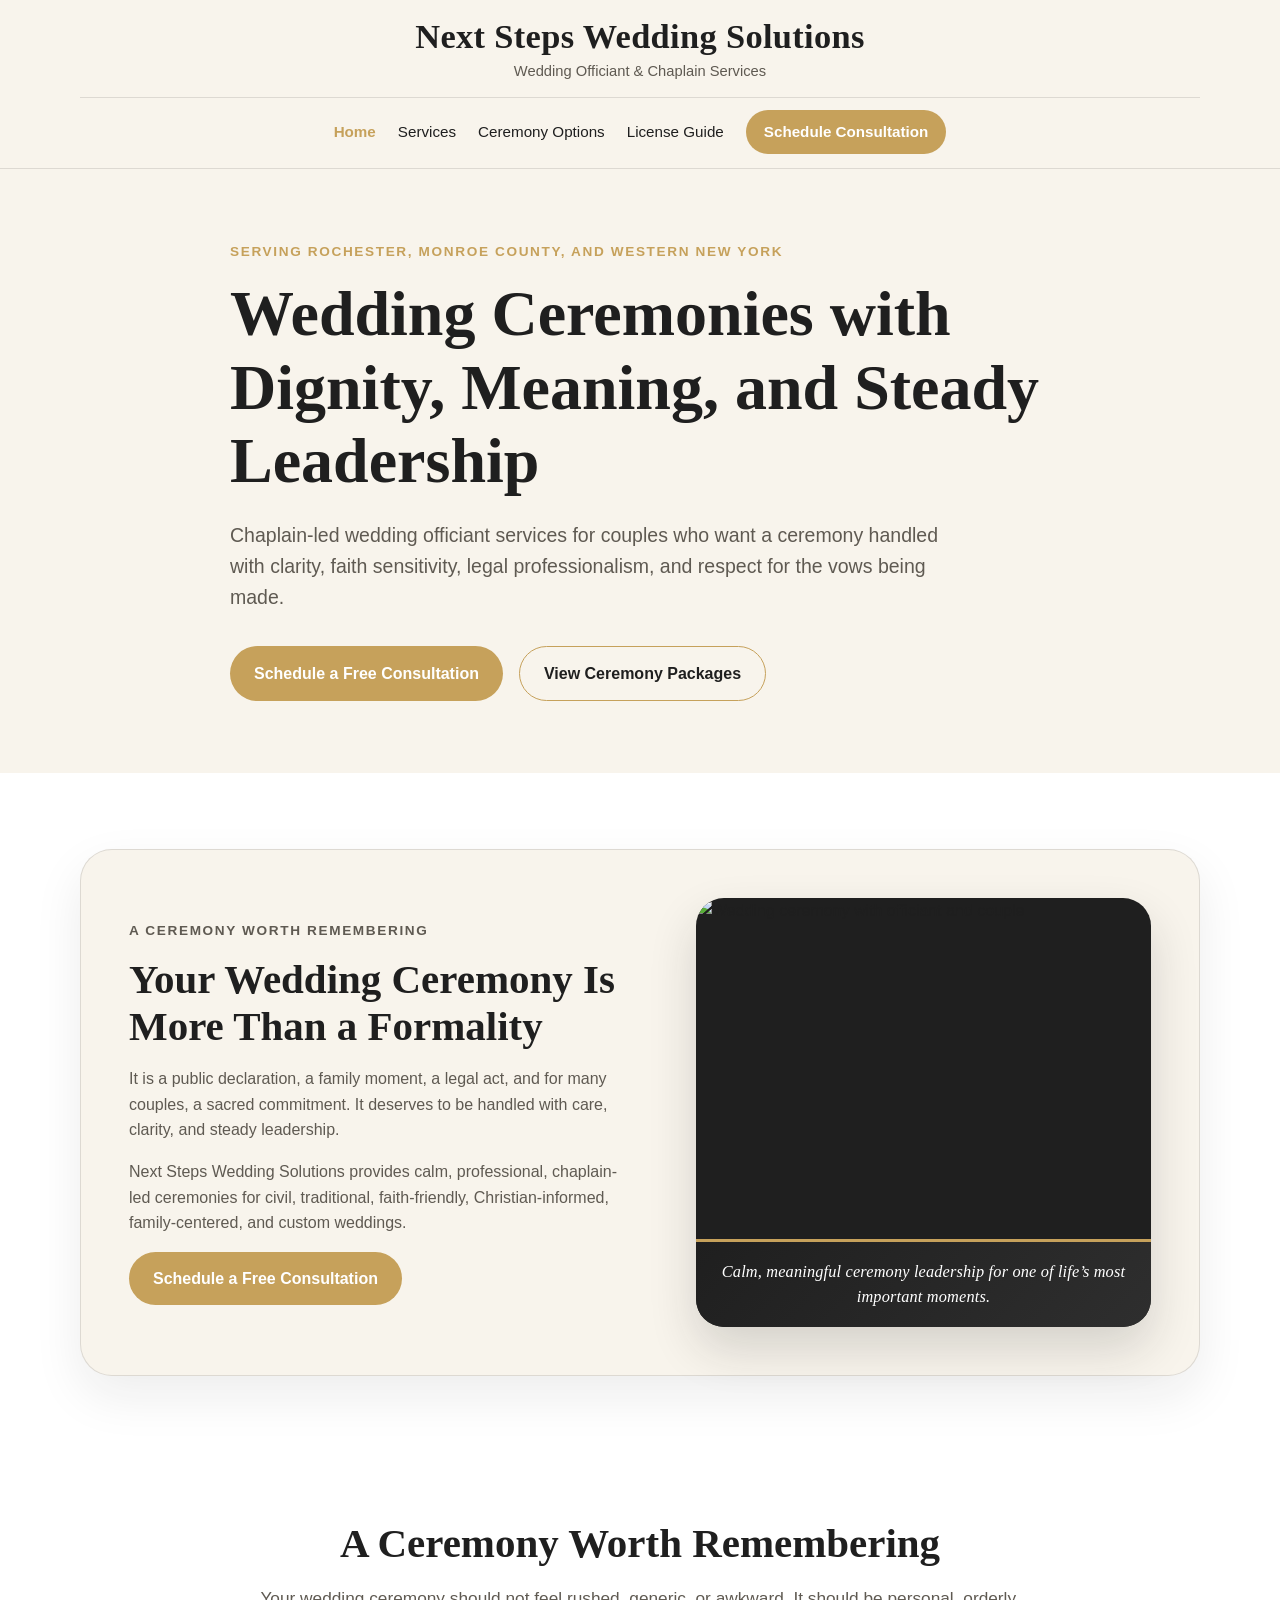
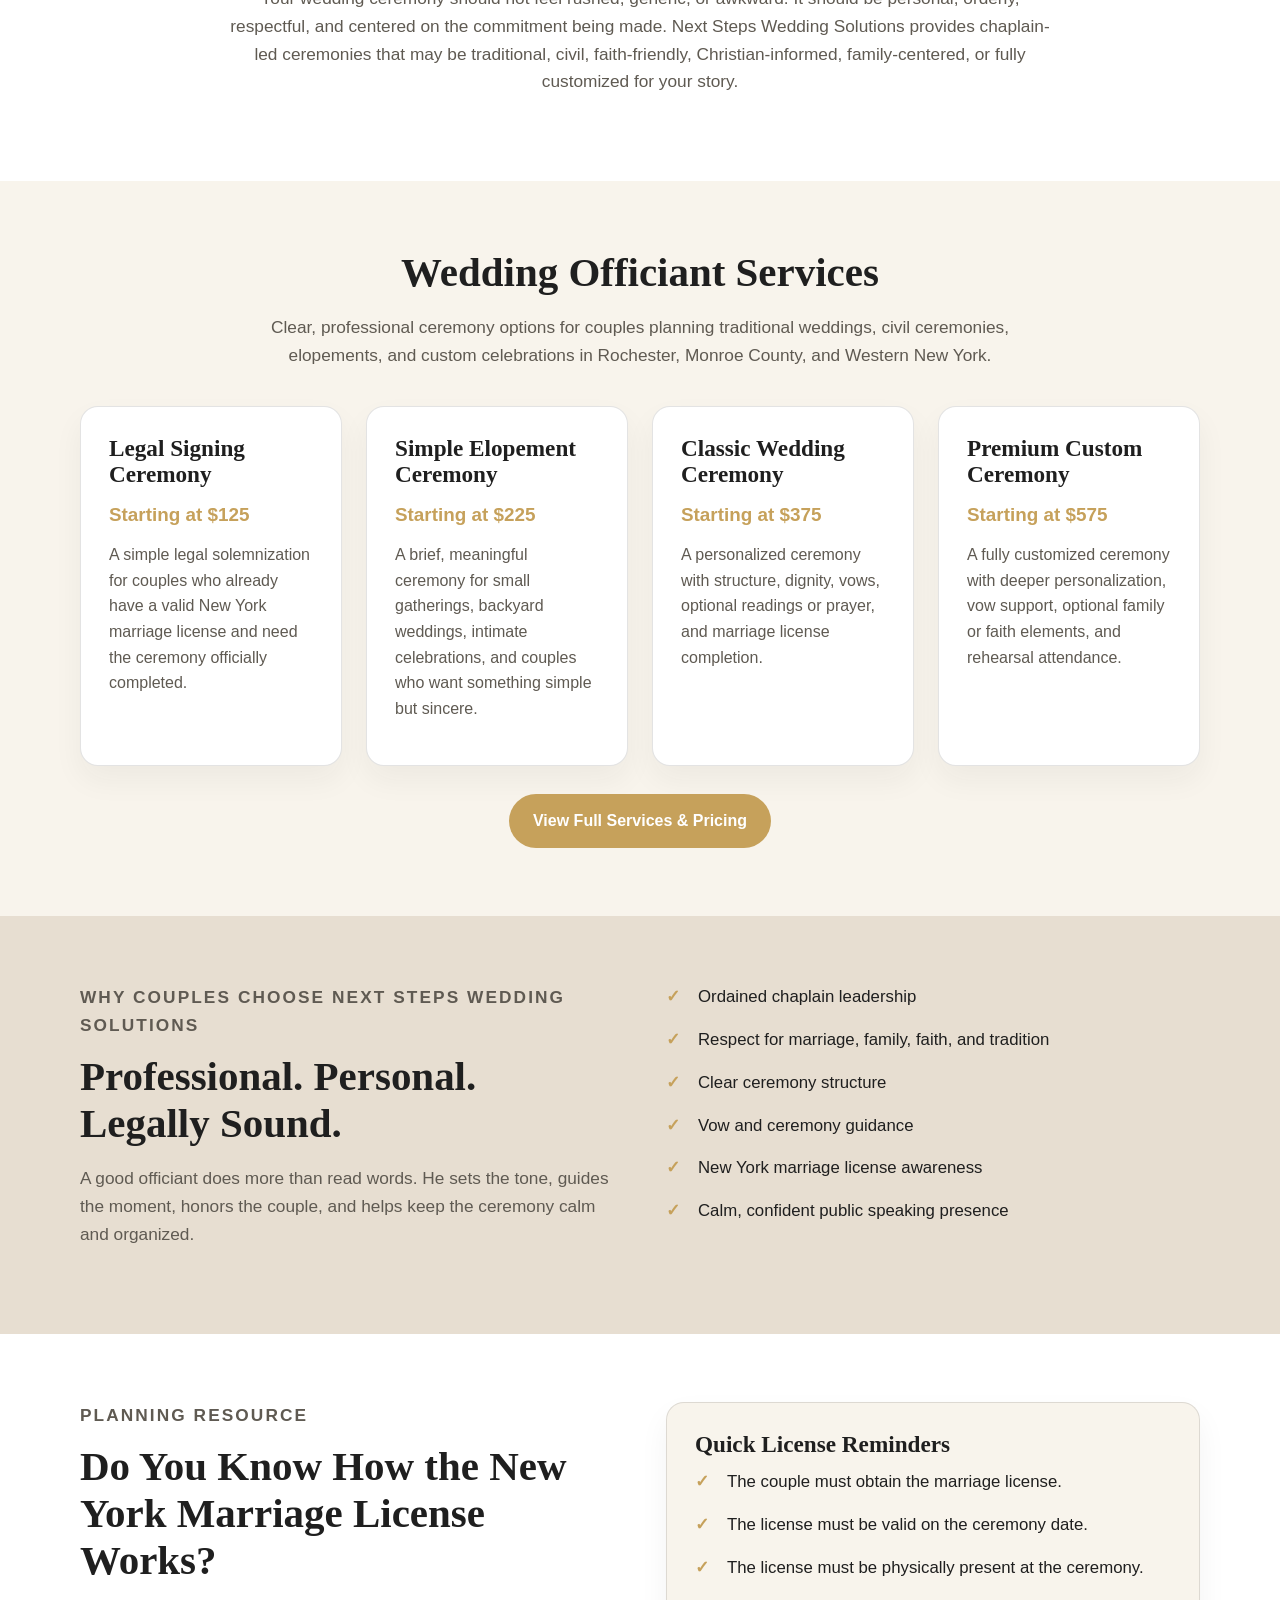
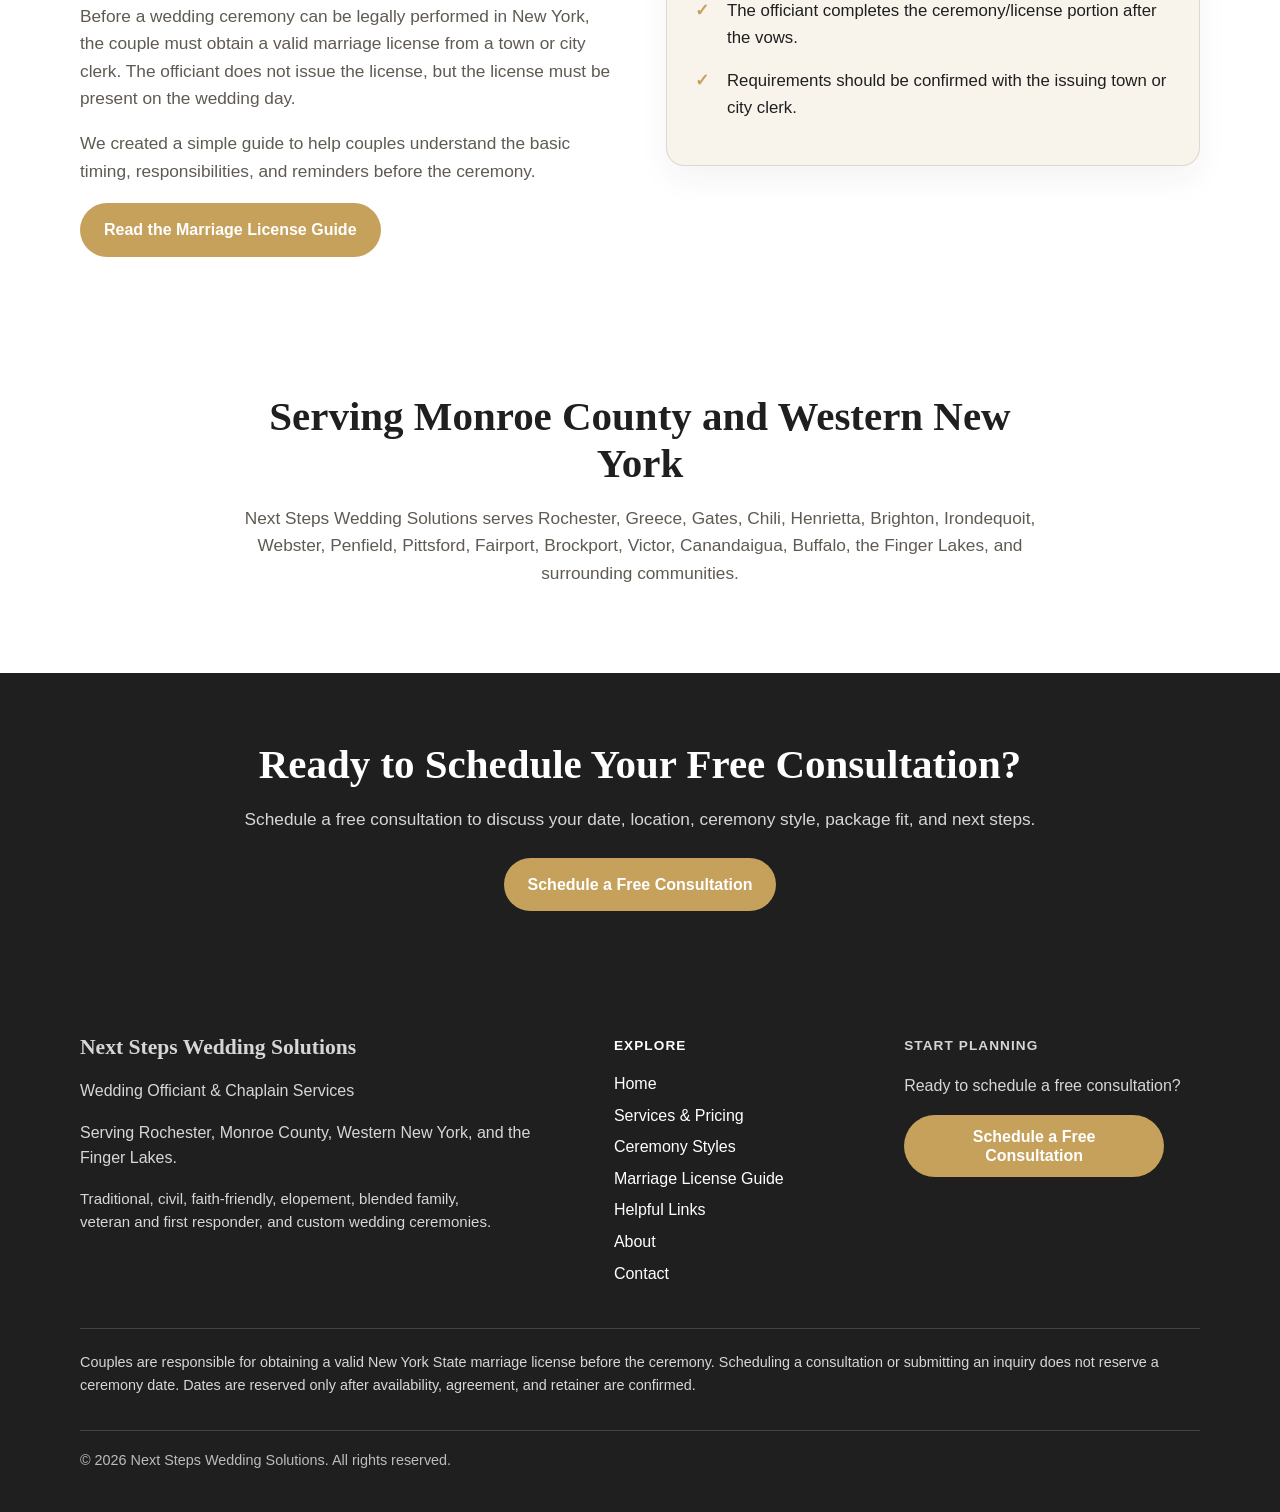
==== commit 14cc5c07: "Simplify home navigation and CTA wording" ====
--- a/index.html
+++ b/index.html
@@ -4,9 +4,9 @@
   <meta charset="UTF-8">
 
   <meta name="viewport" content="width=device-width, initial-scale=1.0">
- 	
- 	<link rel="canonical" href="https://weddingssolutions.com/">
- 	
+  	
+  	<link rel="canonical" href="https://weddingssolutions.com/">
+  	
 <meta property="og:title" content="Wedding Officiant Rochester NY | Next Steps Wedding Solutions">
 <meta property="og:description" content="Chaplain-led wedding officiant services in Rochester, Monroe County, and Western New York. Traditional, civil, faith-friendly, elopement, and custom wedding ceremonies.">
 <meta property="og:type" content="website">
@@ -17,10 +17,10 @@
 <meta name="twitter:title" content="Wedding Officiant Rochester NY | Next Steps Wedding Solutions">
 <meta name="twitter:description" content="Chaplain-led wedding officiant services in Rochester, Monroe County, and Western New York.">
 <meta name="twitter:image" content="https://weddingssolutions.com/images/social-share.jpg">
- 	
+  	
 <link rel="icon" type="image/png" href="images/favicon-512.png">
 <link rel="apple-touch-icon" href="images/favicon-512.png">
- 	
+  	
 <!-- Google tag (gtag.js) -->
 <script async src="https://www.googletagmanager.com/gtag/js?id=G-TBQ9L303CH"></script>
 <script>
@@ -115,7 +115,7 @@
   "sameAs": []
 }
 </script>
- 	
+  	
 </head>
 
 <body class="home">
@@ -128,12 +128,10 @@
 
       <nav class="main-nav" aria-label="Main navigation">
         <a href="index.html" class="active">Home</a>
- 		<a href="services.html">Services &amp; Pricing</a>
- 		<a href="ceremony-styles.html">Ceremony Styles</a>
- 		<a href="marriage-license-guide.html">Marriage License Guide</a>
- 		<a href="helpful-links.html">Helpful Links</a>
- 		<a href="about.html">About</a>
- 		<a href="contact.html" class="nav-button">Contact</a>
+        <a href="services.html">Services</a>
+        <a href="ceremony-styles.html">Ceremony Options</a>
+        <a href="marriage-license-guide.html">License Guide</a>
+        <a href="contact.html" class="nav-button">Schedule Consultation</a>
       </nav>
     </div>
   </header>
@@ -321,7 +319,7 @@
 
     <section class="cta-section">
       <div class="container narrow">
-        <h2>Ready to Check Your Wedding Date?</h2>
+        <h2>Ready to Schedule Your Free Consultation?</h2>
 <p>
   Schedule a free consultation to discuss your date, location, ceremony style, package fit, and next steps.
 </p>
--- a/css/ceremony-photos.css
+++ b/css/ceremony-photos.css
@@ -390,4 +390,225 @@
     font-size: 0.96rem;
     padding: 15px 16px;
   }
+}
+
+/* Ceremony Styles page visual band */
+
+.styles-ceremony-band {
+  padding: 76px 0;
+  background: var(--white);
+}
+
+.styles-band-card {
+  display: grid;
+  grid-template-columns: minmax(240px, 0.78fr) minmax(0, 1.22fr);
+  gap: clamp(26px, 4vw, 52px);
+  align-items: center;
+  padding: clamp(24px, 4vw, 42px);
+  border: 1px solid var(--line);
+  border-radius: 32px;
+  background: var(--ivory);
+  box-shadow: 0 20px 50px rgba(31, 31, 31, 0.08);
+}
+
+.styles-band-image {
+  margin: 0;
+  border-radius: 24px;
+  overflow: hidden;
+  background: var(--charcoal);
+  box-shadow: 0 18px 40px rgba(31, 31, 31, 0.14);
+}
+
+.styles-band-image img {
+  display: block;
+  width: 100%;
+  max-height: 340px;
+  object-fit: cover;
+  object-position: center;
+}
+
+.styles-band-copy {
+  display: flex;
+  flex-direction: column;
+  justify-content: center;
+  align-self: center;
+  padding: 8px 0;
+  max-width: 640px;
+  text-align: center;
+  margin: 0 auto;
+}
+
+.styles-band-copy h2 {
+  margin-bottom: 14px;
+  line-height: 1.12;
+}
+
+.styles-band-copy p {
+  margin-bottom: 0;
+  color: var(--muted);
+  line-height: 1.65;
+}
+
+.styles-band-note {
+  margin: 22px auto 0;
+  padding: 18px 22px;
+  border-top: 3px solid var(--gold);
+  background: rgba(255, 255, 255, 0.78);
+  border-radius: 18px;
+  max-width: 560px;
+}
+
+.styles-band-note p {
+  margin: 0;
+  color: var(--charcoal);
+  font-family: Georgia, "Times New Roman", serif;
+  font-size: 1.02rem;
+  font-style: italic;
+  line-height: 1.5;
+}
+
+.styles-style-tags {
+  display: flex;
+  flex-wrap: wrap;
+  justify-content: center;
+  gap: 9px;
+  margin-top: 22px;
+}
+
+.styles-style-tags span {
+  display: inline-flex;
+  align-items: center;
+  padding: 7px 12px;
+  border: 1px solid var(--line);
+  border-radius: 999px;
+  background: var(--white);
+  color: var(--charcoal);
+  font-size: 0.9rem;
+  font-weight: 600;
+}
+
+@media (max-width: 900px) {
+  .styles-band-card {
+    grid-template-columns: 1fr;
+  }
+
+  .styles-band-image {
+    max-width: 620px;
+    margin: 0 auto;
+  }
+
+  .styles-band-image img {
+    max-height: none;
+    aspect-ratio: 16 / 10;
+  }
+}
+
+@media (max-width: 620px) {
+  .styles-ceremony-band {
+    padding: 52px 0;
+  }
+
+  .styles-band-card {
+    border-radius: 22px;
+  }
+
+  .styles-band-copy {
+    padding: 24px 20px;
+  }
+
+  .styles-band-note {
+    padding: 18px 18px;
+  }
+
+  .styles-band-note p {
+    font-size: 1rem;
+  }
+}
+
+/* Marriage License Guide practical feature */
+
+.license-practical-feature {
+  padding: 34px 0 12px;
+  background: var(--white);
+}
+
+.license-practical-card {
+  display: grid;
+  grid-template-columns: 128px minmax(0, 1fr);
+  gap: 22px;
+  align-items: center;
+  max-width: 900px;
+  margin: 0 auto;
+  padding: 20px 24px;
+  border: 1px solid var(--line);
+  border-radius: 22px;
+  background: var(--ivory);
+  box-shadow: 0 12px 28px rgba(31, 31, 31, 0.06);
+}
+
+.license-practical-image {
+  width: 128px;
+  height: 128px;
+  margin: 0;
+  border-radius: 16px;
+  overflow: hidden;
+  background: var(--charcoal);
+  box-shadow: 0 10px 24px rgba(31, 31, 31, 0.12);
+}
+
+.license-practical-image img {
+  display: block;
+  width: 100%;
+  height: 100%;
+  object-fit: cover;
+  object-position: center;
+}
+
+.license-practical-copy {
+  min-width: 0;
+}
+
+.license-practical-copy .eyebrow {
+  margin-bottom: 4px;
+}
+
+.license-practical-copy h2 {
+  margin: 2px 0 8px;
+  font-size: clamp(1.35rem, 2vw, 1.9rem);
+  line-height: 1.15;
+}
+
+.license-practical-copy p {
+  margin: 0;
+  color: var(--muted);
+  line-height: 1.55;
+}
+
+@media (max-width: 720px) {
+  .license-practical-card {
+    grid-template-columns: 1fr;
+    text-align: center;
+    padding: 20px;
+  }
+
+  .license-practical-image {
+    width: 132px;
+    height: 132px;
+    margin: 0 auto;
+  }
+}
+
+@media (max-width: 520px) {
+  .license-practical-feature {
+    padding: 28px 0 8px;
+  }
+
+  .license-practical-card {
+    border-radius: 18px;
+  }
+
+  .license-practical-image {
+    width: 116px;
+    height: 116px;
+  }
 }
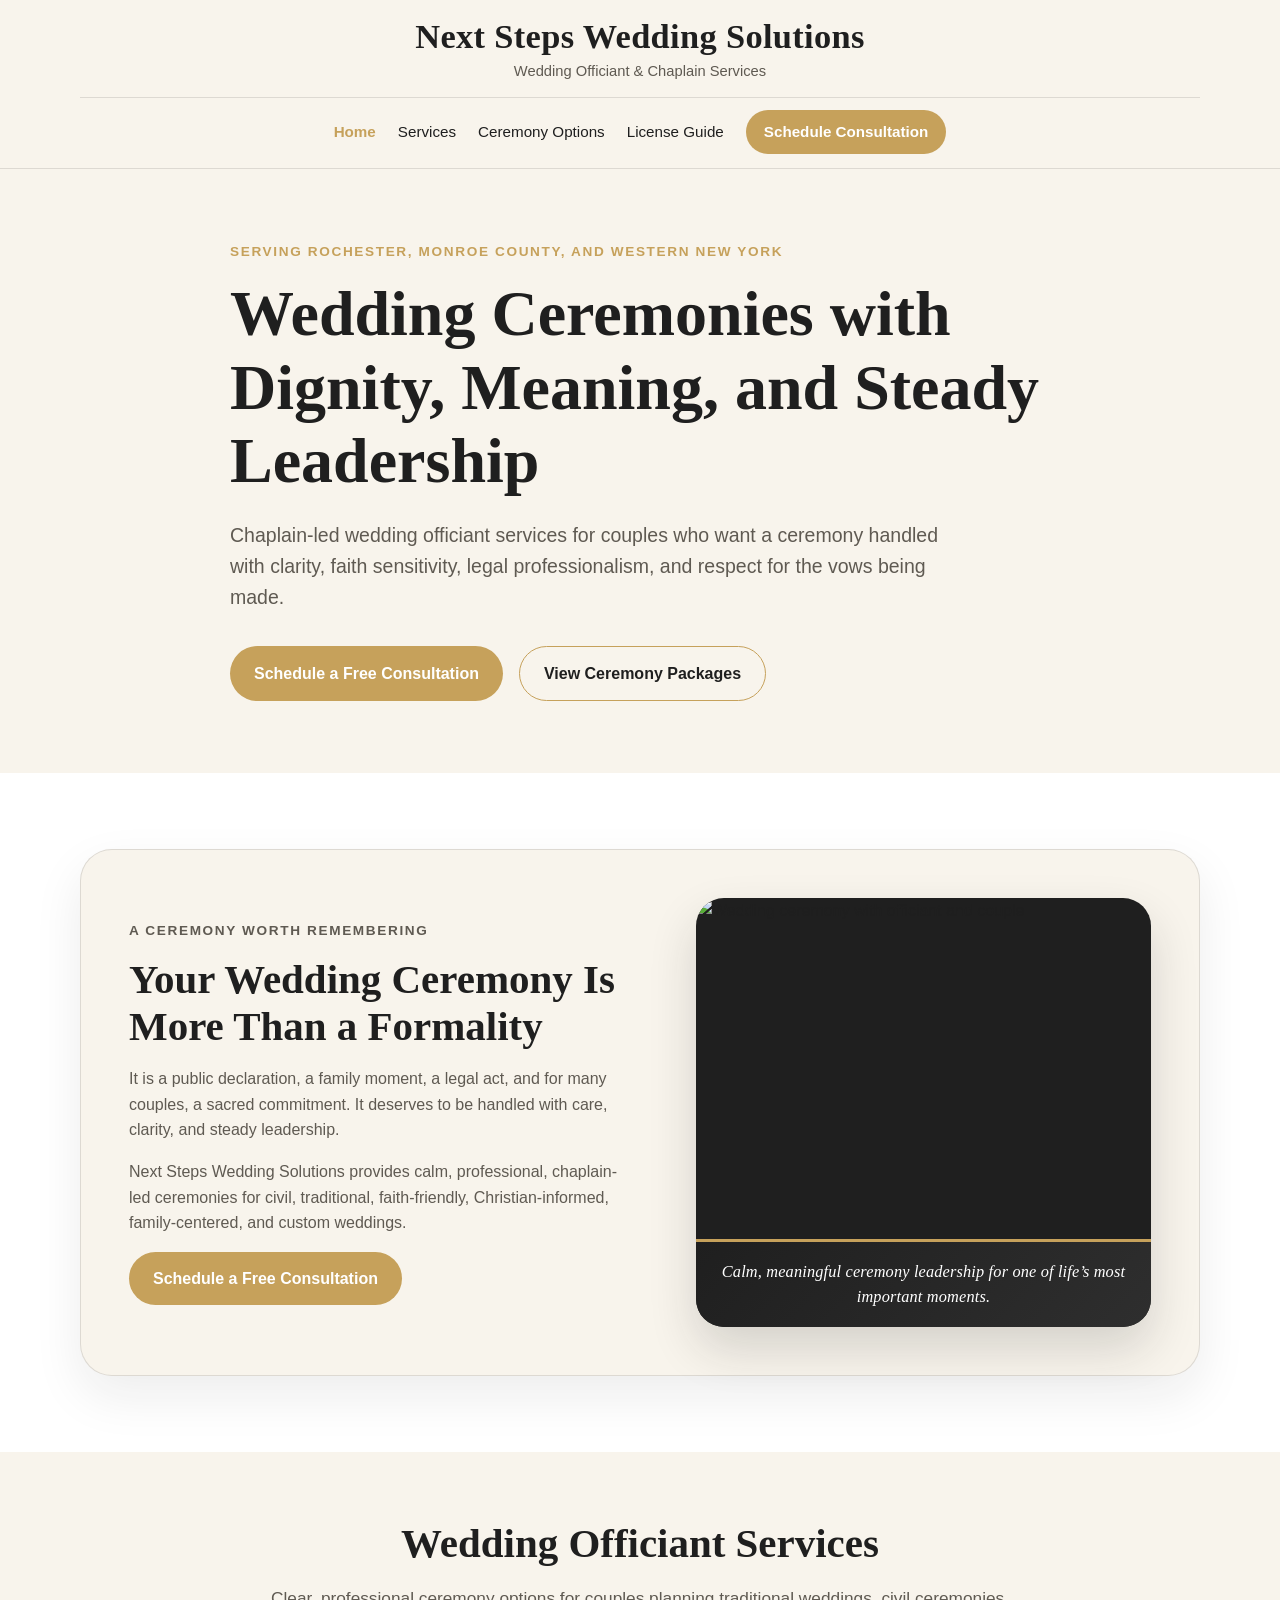
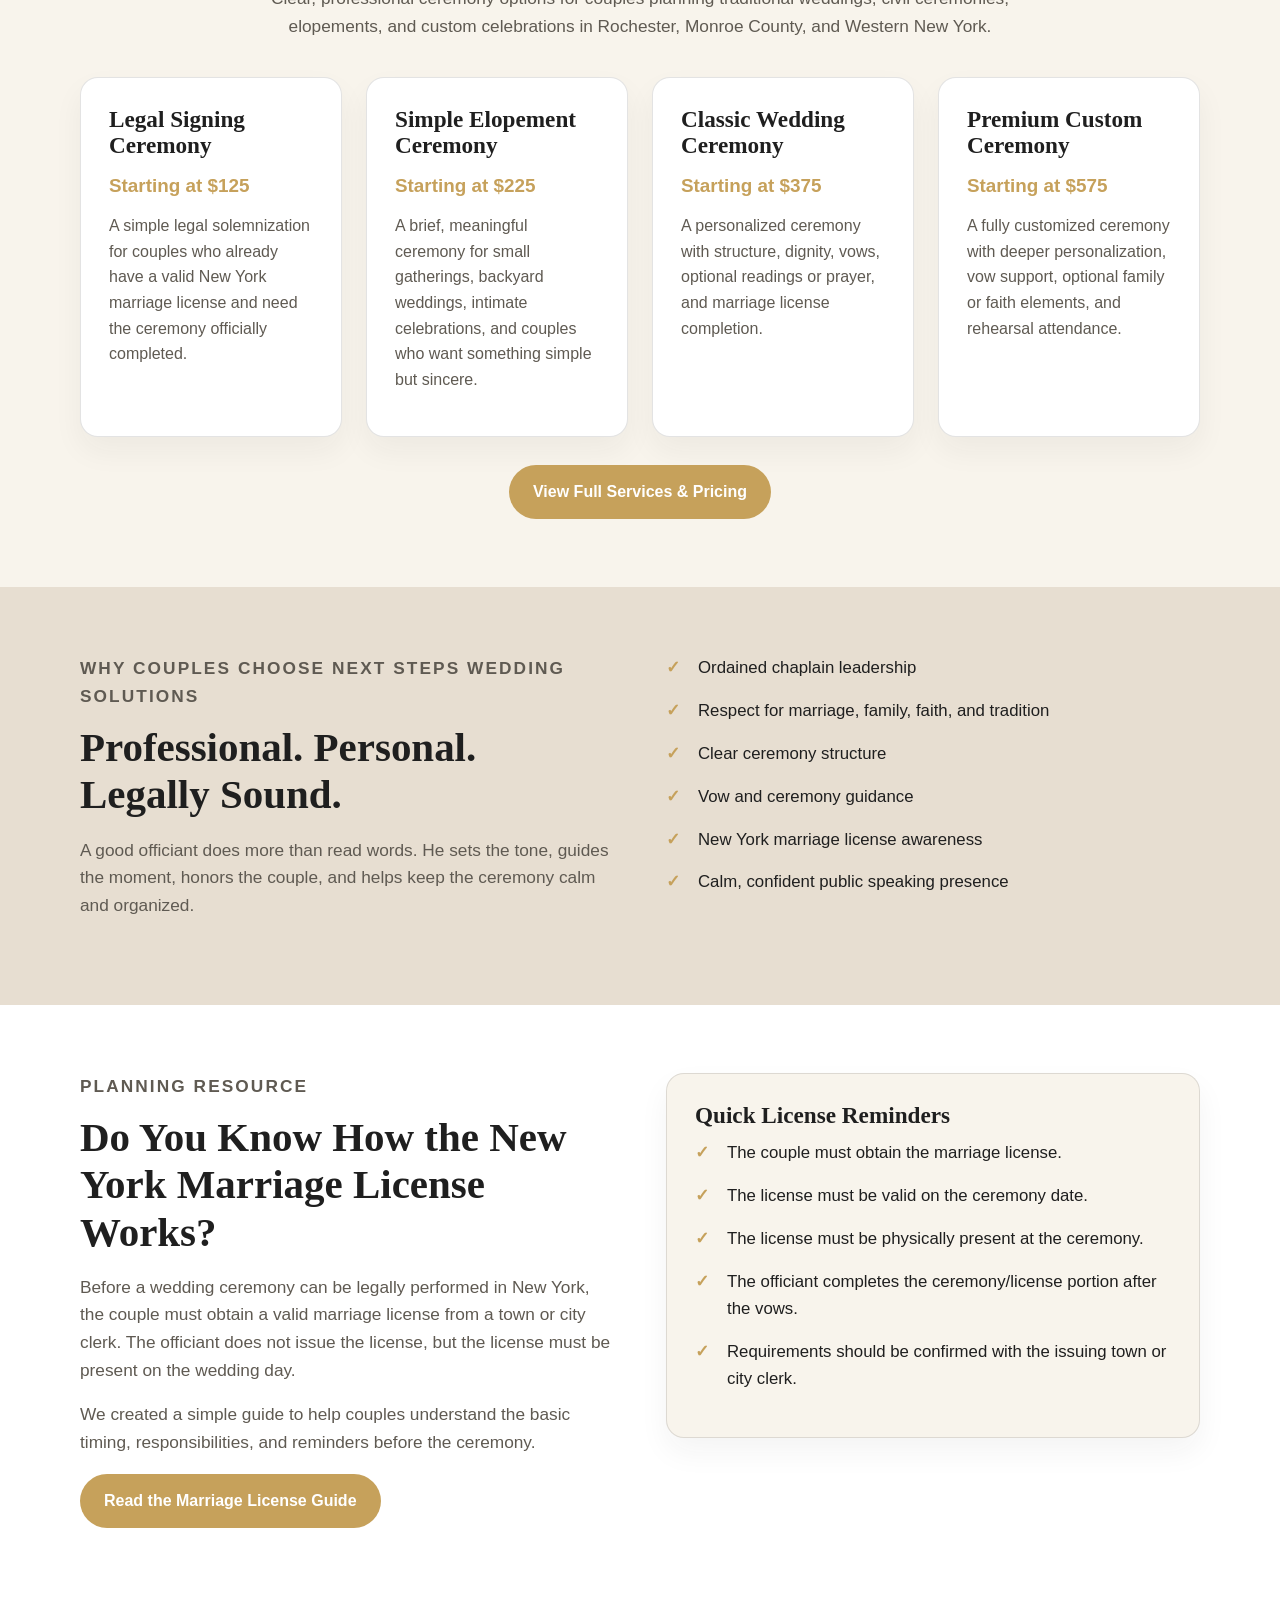
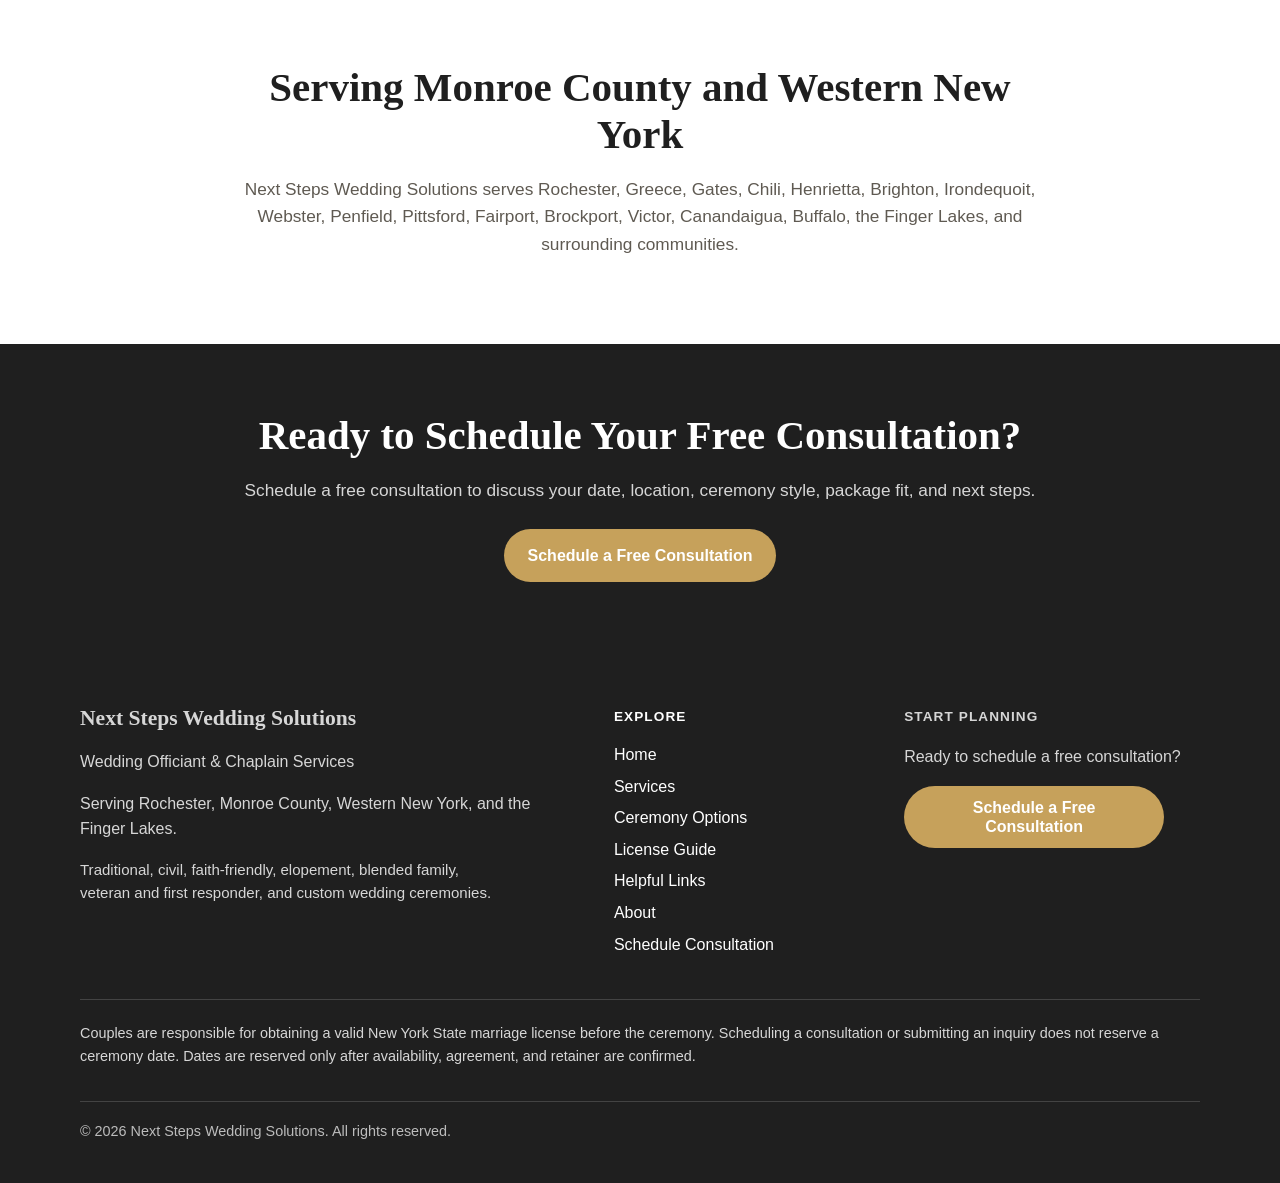
==== commit d9d9994e: "Simplify home page copy" ====
--- a/index.html
+++ b/index.html
@@ -185,19 +185,6 @@
   </div>
 </section>
 
-    <section class="intro-section">
-      <div class="container narrow">
-        <h2>A Ceremony Worth Remembering</h2>
-        <p>
-          Your wedding ceremony should not feel rushed, generic, or awkward.
-          It should be personal, orderly, respectful, and centered on the commitment
-          being made. Next Steps Wedding Solutions provides chaplain-led ceremonies that may be
-          traditional, civil, faith-friendly, Christian-informed, family-centered, or
-          fully customized for your story.
-        </p>
-      </div>
-    </section>
-
     <section class="services-preview">
       <div class="container">
         <div class="section-heading">
@@ -318,13 +305,14 @@
     </section>
 
     <section class="cta-section">
-      <div class="container narrow">
-        <h2>Ready to Schedule Your Free Consultation?</h2>
-<p>
-  Schedule a free consultation to discuss your date, location, ceremony style, package fit, and next steps.
-</p>
-<a href="contact.html" class="button button-primary">Schedule a Free Consultation</a>      </div>
-    </section>
+  		<div class="container narrow">
+    		<h2>Ready to Schedule Your Free Consultation?</h2>
+    <p>
+      Schedule a free consultation to discuss your date, location, ceremony style, package fit, and next steps.
+    </p>
+    <a href="contact.html" class="button button-primary">Schedule a Free Consultation</a>
+  </div>
+</section>
   </main>
 
   <footer class="site-footer">
@@ -342,12 +330,12 @@
     <div class="footer-links">
  	  <p class="footer-heading">Explore</p>
  	  <a href="index.html">Home</a>
- 	  <a href="services.html">Services &amp; Pricing</a>
- 	  <a href="ceremony-styles.html">Ceremony Styles</a>
- 	  <a href="marriage-license-guide.html">Marriage License Guide</a>
- 	  <a href="helpful-links.html">Helpful Links</a>
- 	  <a href="about.html">About</a>
- 	  <a href="contact.html">Contact</a>
+ 	  <a href="services.html">Services</a>
+	  <a href="ceremony-styles.html">Ceremony Options</a>
+	  <a href="marriage-license-guide.html">License Guide</a>
+	  <a href="helpful-links.html">Helpful Links</a>
+	  <a href="about.html">About</a>
+	  <a href="contact.html">Schedule Consultation</a>
  	</div>
 
     <div class="footer-contact">
--- a/css/ceremony-photos.css
+++ b/css/ceremony-photos.css
@@ -611,4 +611,41 @@
     width: 116px;
     height: 116px;
   }
-}+}
+
+/* Shared top navigation simplification */
+
+.main-nav a[href="helpful-links.html"],
+.main-nav a[href="about.html"] {
+  display: none;
+}
+
+.main-nav a[href="services.html"],
+.main-nav a[href="ceremony-styles.html"],
+.main-nav a[href="marriage-license-guide.html"],
+.main-nav a.nav-button {
+  font-size: 0;
+}
+
+.main-nav a[href="services.html"]::after,
+.main-nav a[href="ceremony-styles.html"]::after,
+.main-nav a[href="marriage-license-guide.html"]::after,
+.main-nav a.nav-button::after {
+  font-size: 0.95rem;
+}
+
+.main-nav a[href="services.html"]::after {
+  content: "Services";
+}
+
+.main-nav a[href="ceremony-styles.html"]::after {
+  content: "Ceremony Options";
+}
+
+.main-nav a[href="marriage-license-guide.html"]::after {
+  content: "License Guide";
+}
+
+.main-nav a.nav-button::after {
+  content: "Schedule Consultation";
+}
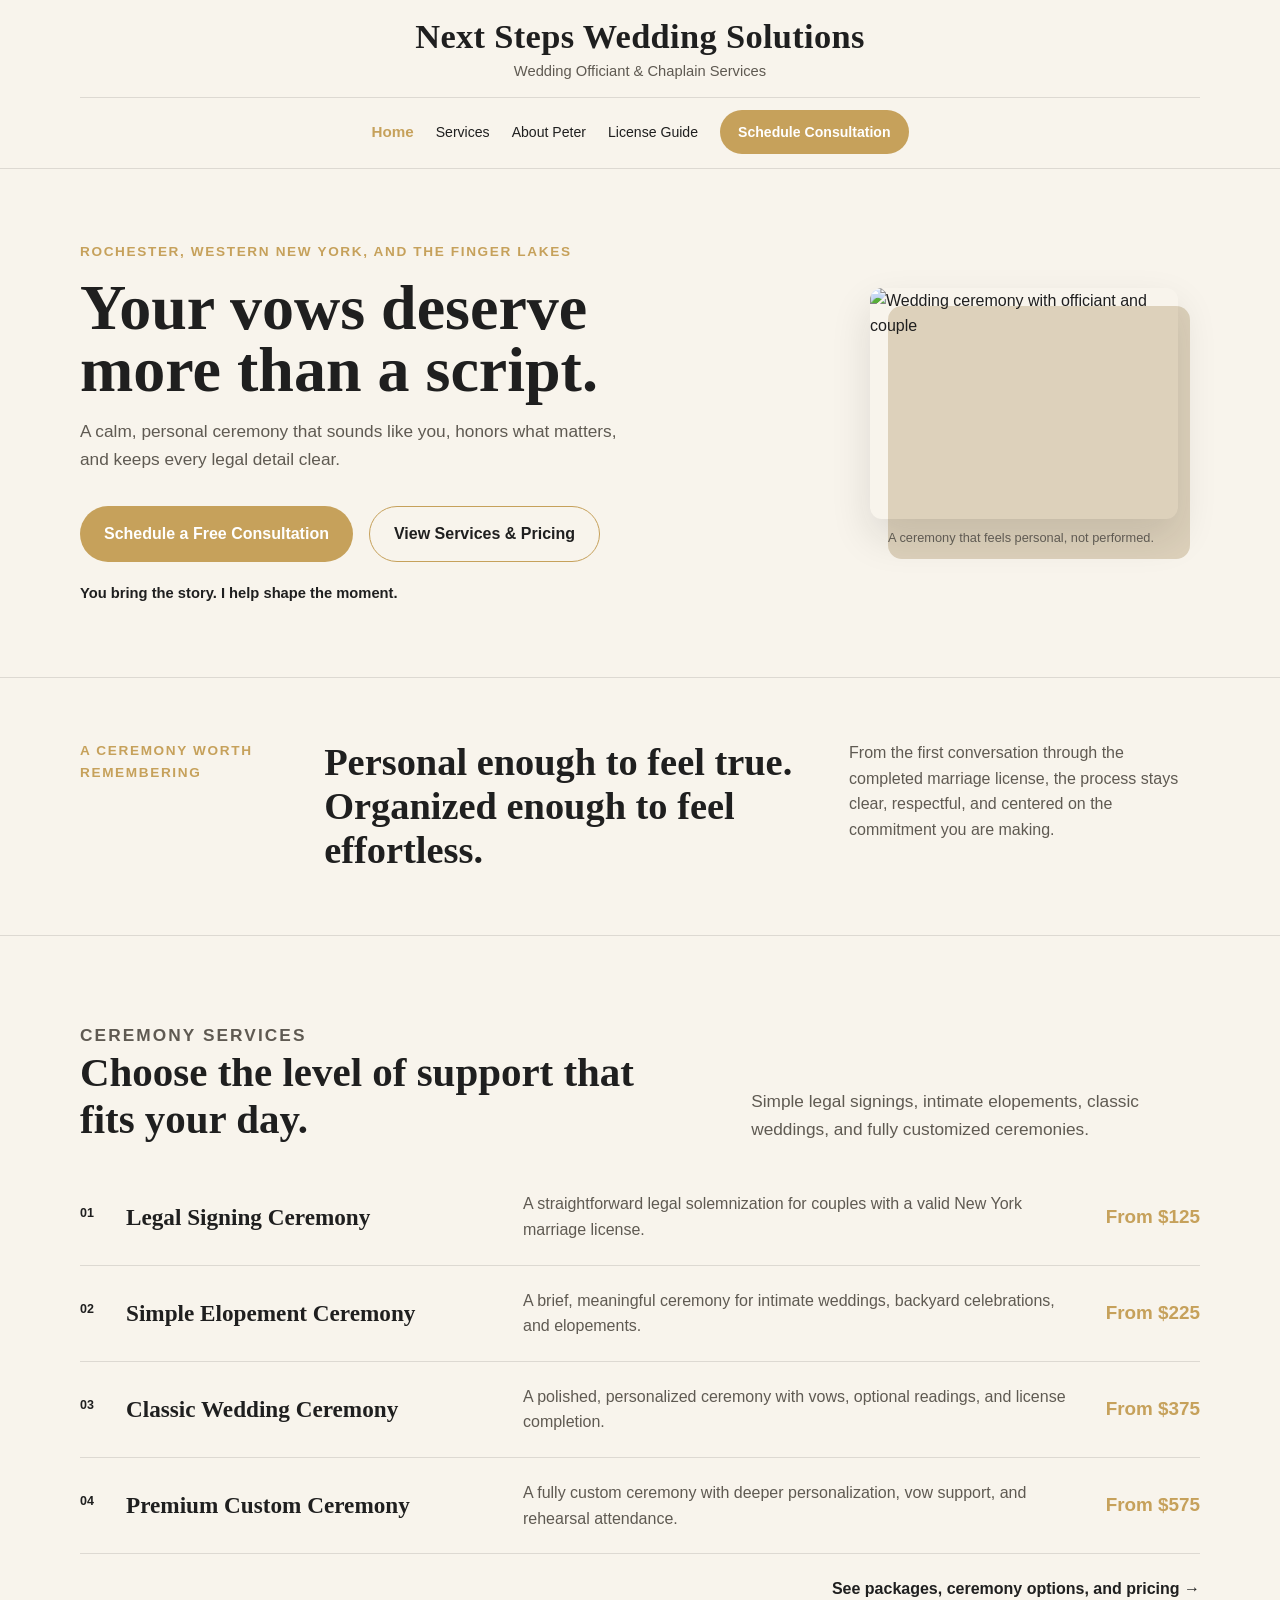
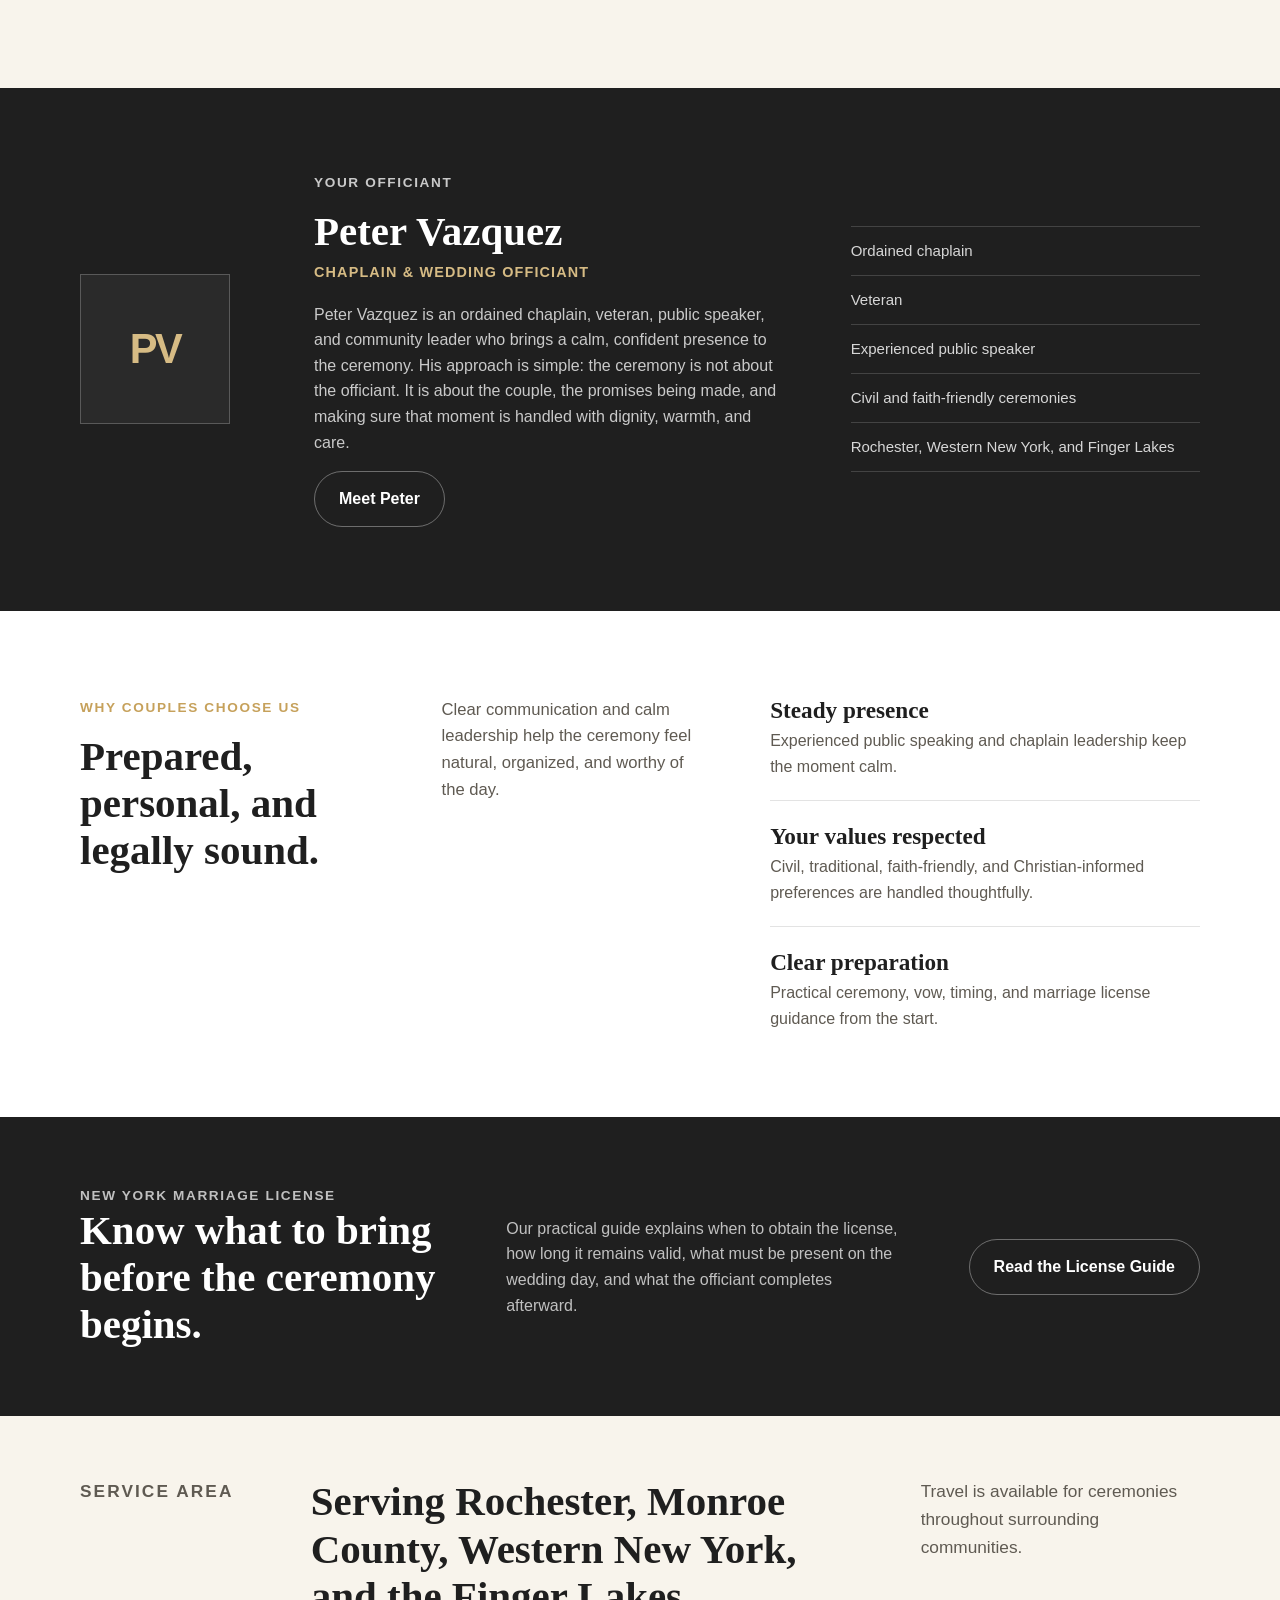
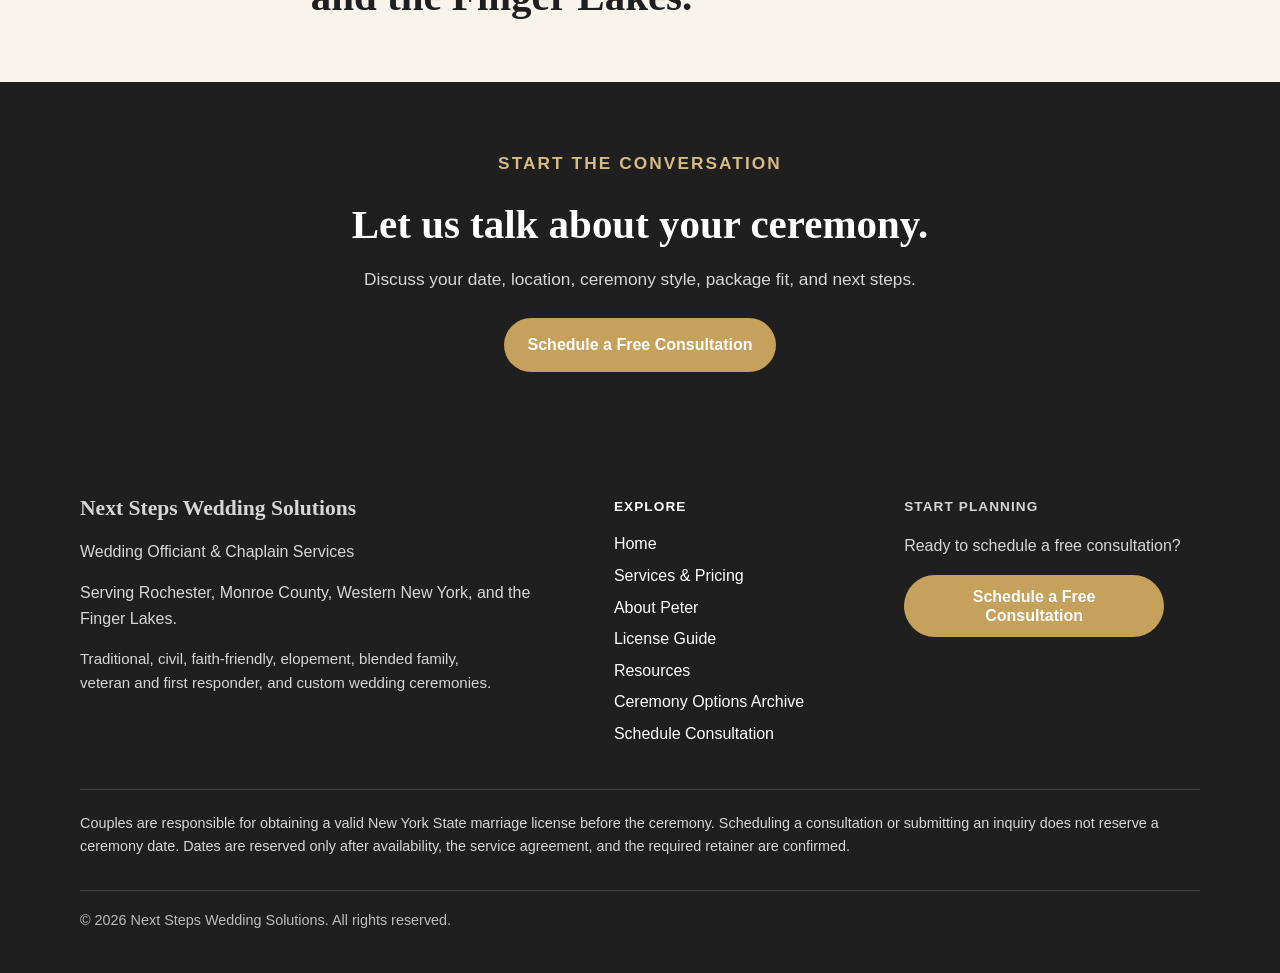
==== commit 61171b1c: "Add Peter profile and simplify home navigation" ====
--- a/index.html
+++ b/index.html
@@ -2,120 +2,108 @@
 <html lang="en">
 <head>
   <meta charset="UTF-8">
-
   <meta name="viewport" content="width=device-width, initial-scale=1.0">
-  	
-  	<link rel="canonical" href="https://weddingssolutions.com/">
-  	
-<meta property="og:title" content="Wedding Officiant Rochester NY | Next Steps Wedding Solutions">
-<meta property="og:description" content="Chaplain-led wedding officiant services in Rochester, Monroe County, and Western New York. Traditional, civil, faith-friendly, elopement, and custom wedding ceremonies.">
-<meta property="og:type" content="website">
-<meta property="og:url" content="https://weddingssolutions.com/">
-<meta property="og:image" content="https://weddingssolutions.com/images/social-share.jpg">
-
-<meta name="twitter:card" content="summary_large_image">
-<meta name="twitter:title" content="Wedding Officiant Rochester NY | Next Steps Wedding Solutions">
-<meta name="twitter:description" content="Chaplain-led wedding officiant services in Rochester, Monroe County, and Western New York.">
-<meta name="twitter:image" content="https://weddingssolutions.com/images/social-share.jpg">
-  	
-<link rel="icon" type="image/png" href="images/favicon-512.png">
-<link rel="apple-touch-icon" href="images/favicon-512.png">
-  	
-<!-- Google tag (gtag.js) -->
-<script async src="https://www.googletagmanager.com/gtag/js?id=G-TBQ9L303CH"></script>
-<script>
-  window.dataLayer = window.dataLayer || [];
-  function gtag(){dataLayer.push(arguments);}
-  gtag('js', new Date());
-
-  gtag('config', 'G-TBQ9L303CH');
-</script>
+
+  <link rel="canonical" href="https://weddingssolutions.com/">
+
+  <meta property="og:title" content="Wedding Officiant Rochester NY | Next Steps Wedding Solutions">
+  <meta property="og:description" content="Chaplain-led wedding officiant services in Rochester, Monroe County, and Western New York. Traditional, civil, faith-friendly, elopement, and custom wedding ceremonies.">
+  <meta property="og:type" content="website">
+  <meta property="og:url" content="https://weddingssolutions.com/">
+  <meta property="og:image" content="https://weddingssolutions.com/images/social-share.jpg">
+
+  <meta name="twitter:card" content="summary_large_image">
+  <meta name="twitter:title" content="Wedding Officiant Rochester NY | Next Steps Wedding Solutions">
+  <meta name="twitter:description" content="Chaplain-led wedding officiant services in Rochester, Monroe County, and Western New York.">
+  <meta name="twitter:image" content="https://weddingssolutions.com/images/social-share.jpg">
+
+  <link rel="icon" type="image/png" href="images/favicon-512.png">
+  <link rel="apple-touch-icon" href="images/favicon-512.png">
+
+  <script async src="https://www.googletagmanager.com/gtag/js?id=G-TBQ9L303CH"></script>
+  <script>
+    window.dataLayer = window.dataLayer || [];
+    function gtag(){dataLayer.push(arguments);}
+    gtag('js', new Date());
+    gtag('config', 'G-TBQ9L303CH');
+  </script>
 
   <title>Wedding Officiant Rochester NY | Next Steps Wedding Solutions</title>
-
   <meta name="description" content="Chaplain-led wedding officiant services in Rochester, Monroe County, and Western New York. Traditional, civil, faith-friendly, elopement, and custom wedding ceremonies.">
 
   <link rel="stylesheet" href="css/styles.css">
   <link rel="stylesheet" href="css/ceremony-photos.css">
 
-<script type="application/ld+json">
-{
-  "@context": "https://schema.org",
-  "@type": "LocalBusiness",
-  "@id": "https://weddingssolutions.com/#business",
-  "name": "Next Steps Wedding Solutions",
-  "url": "https://weddingssolutions.com/",
-  "description": "Next Steps Wedding Solutions provides chaplain-led wedding officiant services for couples in Rochester, Monroe County, and Western New York. Services include traditional weddings, civil ceremonies, elopements, faith-friendly ceremonies, and custom wedding ceremonies.",
-  "slogan": "Wedding Officiant & Chaplain Services",
-  "priceRange": "$125-$575",
-  "areaServed": [
-    {
-      "@type": "City",
-      "name": "Rochester"
+  <script type="application/ld+json">
+  {
+    "@context": "https://schema.org",
+    "@type": "LocalBusiness",
+    "@id": "https://weddingssolutions.com/#business",
+    "name": "Next Steps Wedding Solutions",
+    "url": "https://weddingssolutions.com/",
+    "description": "Next Steps Wedding Solutions provides chaplain-led wedding officiant services for couples in Rochester, Monroe County, and Western New York. Services include traditional weddings, civil ceremonies, elopements, faith-friendly ceremonies, and custom wedding ceremonies.",
+    "slogan": "Wedding Officiant & Chaplain Services",
+    "priceRange": "$125-$575",
+    "areaServed": [
+      {"@type": "City", "name": "Rochester"},
+      {"@type": "AdministrativeArea", "name": "Monroe County"},
+      {"@type": "AdministrativeArea", "name": "Western New York"},
+      {"@type": "Place", "name": "Finger Lakes"}
+    ],
+    "employee": {
+      "@type": "Person",
+      "name": "Peter Vazquez",
+      "jobTitle": "Chaplain and Wedding Officiant"
     },
-    {
-      "@type": "AdministrativeArea",
-      "name": "Monroe County"
-    },
-    {
-      "@type": "AdministrativeArea",
-      "name": "Western New York"
-    },
-    {
-      "@type": "Place",
-      "name": "Finger Lakes"
-    }
-  ],
-  "makesOffer": [
-    {
-      "@type": "Offer",
-      "name": "Legal Signing Ceremony",
-      "price": "125",
-      "priceCurrency": "USD",
-      "itemOffered": {
-        "@type": "Service",
+    "makesOffer": [
+      {
+        "@type": "Offer",
         "name": "Legal Signing Ceremony",
-        "description": "A simple legal solemnization for couples who already have a valid New York marriage license."
+        "price": "125",
+        "priceCurrency": "USD",
+        "itemOffered": {
+          "@type": "Service",
+          "name": "Legal Signing Ceremony",
+          "description": "A simple legal solemnization for couples who already have a valid New York marriage license."
+        }
+      },
+      {
+        "@type": "Offer",
+        "name": "Simple Elopement Ceremony",
+        "price": "225",
+        "priceCurrency": "USD",
+        "itemOffered": {
+          "@type": "Service",
+          "name": "Simple Elopement Ceremony",
+          "description": "A brief, meaningful wedding ceremony for small gatherings, backyard weddings, intimate celebrations, and elopements."
+        }
+      },
+      {
+        "@type": "Offer",
+        "name": "Classic Wedding Ceremony",
+        "price": "375",
+        "priceCurrency": "USD",
+        "itemOffered": {
+          "@type": "Service",
+          "name": "Classic Wedding Ceremony",
+          "description": "A personalized wedding ceremony with structure, dignity, vows, optional readings or prayer, and marriage license completion."
+        }
+      },
+      {
+        "@type": "Offer",
+        "name": "Premium Custom Ceremony",
+        "price": "575",
+        "priceCurrency": "USD",
+        "itemOffered": {
+          "@type": "Service",
+          "name": "Premium Custom Ceremony",
+          "description": "A fully customized wedding ceremony with deeper personalization, vow support, optional family or faith elements, and rehearsal attendance."
+        }
       }
-    },
-    {
-      "@type": "Offer",
-      "name": "Simple Elopement Ceremony",
-      "price": "225",
-      "priceCurrency": "USD",
-      "itemOffered": {
-        "@type": "Service",
-        "name": "Simple Elopement Ceremony",
-        "description": "A brief, meaningful wedding ceremony for small gatherings, backyard weddings, intimate celebrations, and elopements."
-      }
-    },
-    {
-      "@type": "Offer",
-      "name": "Classic Wedding Ceremony",
-      "price": "375",
-      "priceCurrency": "USD",
-      "itemOffered": {
-        "@type": "Service",
-        "name": "Classic Wedding Ceremony",
-        "description": "A personalized wedding ceremony with structure, dignity, vows, optional readings or prayer, and marriage license completion."
-      }
-    },
-    {
-      "@type": "Offer",
-      "name": "Premium Custom Ceremony",
-      "price": "575",
-      "priceCurrency": "USD",
-      "itemOffered": {
-        "@type": "Service",
-        "name": "Premium Custom Ceremony",
-        "description": "A fully customized wedding ceremony with deeper personalization, vow support, optional family or faith elements, and rehearsal attendance."
-      }
-    }
-  ],
-  "sameAs": []
-}
-</script>
-  	
+    ],
+    "sameAs": []
+  }
+  </script>
 </head>
 
 <body class="home">
@@ -131,231 +119,233 @@
         <a href="services.html">Services</a>
         <a href="ceremony-styles.html">Ceremony Options</a>
         <a href="marriage-license-guide.html">License Guide</a>
+        <a href="about.html">About</a>
         <a href="contact.html" class="nav-button">Schedule Consultation</a>
       </nav>
     </div>
   </header>
 
   <main>
-    <section class="hero-section">
-      <div class="container hero-content">
-        <p class="eyebrow">Serving Rochester, Monroe County, and Western New York</p>
-
-        <h1>Wedding Ceremonies with Dignity, Meaning, and Steady Leadership</h1>
-
-        <p class="hero-text">
-          Chaplain-led wedding officiant services for couples who want a ceremony
-          handled with clarity, faith sensitivity, legal professionalism, and respect
-          for the vows being made.
+    <section class="home-hero-modern">
+      <div class="container home-hero-grid">
+        <div class="home-hero-copy">
+          <p class="eyebrow">Rochester, Western New York, and the Finger Lakes</p>
+          <h1>Your vows deserve more than a script.</h1>
+          <p class="home-hero-lead">
+            A calm, personal ceremony that sounds like you, honors what matters,
+            and keeps every legal detail clear.
+          </p>
+
+          <div class="button-row">
+            <a href="contact.html#free-consultation-booking" class="button button-primary">Schedule a Free Consultation</a>
+            <a href="services.html" class="button button-secondary">View Services &amp; Pricing</a>
+          </div>
+
+          <p class="home-hero-note">You bring the story. I help shape the moment.</p>
+        </div>
+
+        <figure class="home-hero-image">
+          <img src="images/ceremonies/officiant-ceremony-wide.jpg" alt="Wedding ceremony with officiant and couple">
+          <figcaption>A ceremony that feels personal, not performed.</figcaption>
+        </figure>
+      </div>
+    </section>
+
+    <section class="home-intro-strip">
+      <div class="container home-intro-grid">
+        <p class="eyebrow">A Ceremony Worth Remembering</p>
+        <h2>Personal enough to feel true. Organized enough to feel effortless.</h2>
+        <p>
+          From the first conversation through the completed marriage license, the process stays clear,
+          respectful, and centered on the commitment you are making.
         </p>
-
-        <div class="button-row">
-          <a href="contact.html" class="button button-primary">Schedule a Free Consultation</a>
-          <a href="services.html" class="button button-secondary">View Ceremony Packages</a>
-        </div>
-      </div>
-    </section>
-
-<section class="home-ceremony-feature">
-  <div class="container">
-    <div class="home-ceremony-card">
-      <div class="home-ceremony-copy">
-        <p class="eyebrow">A Ceremony Worth Remembering</p>
-        <h2>Your Wedding Ceremony Is More Than a Formality</h2>
-        <p>
-          It is a public declaration, a family moment, a legal act, and for many couples,
-          a sacred commitment. It deserves to be handled with care, clarity, and steady leadership.
-        </p>
-        <p>
-          Next Steps Wedding Solutions provides calm, professional, chaplain-led ceremonies
-          for civil, traditional, faith-friendly, Christian-informed, family-centered, and custom weddings.
-        </p>
-        <a href="contact.html#free-consultation-booking" class="button button-primary">
-          Schedule a Free Consultation
-        </a>
-      </div>
-
-      <figure class="home-ceremony-frame">
-        <img src="images/ceremonies/officiant-ceremony-wide.jpg" alt="Wedding ceremony with officiant and couple">
-        <figcaption>
-          Calm, meaningful ceremony leadership for one of life’s most important moments.
-        </figcaption>
-      </figure>
-    </div>
-  </div>
-</section>
+      </div>
+    </section>
 
     <section class="services-preview">
       <div class="container">
-        <div class="section-heading">
-          <h2>Wedding Officiant Services</h2>
+        <div class="section-heading home-section-heading">
+          <div>
+            <p class="eyebrow">Ceremony Services</p>
+            <h2>Choose the level of support that fits your day.</h2>
+          </div>
+          <p>Simple legal signings, intimate elopements, classic weddings, and fully customized ceremonies.</p>
+        </div>
+
+        <div class="home-service-list">
+          <article class="home-service-row">
+            <div>
+              <p class="home-service-number">01</p>
+              <h3>Legal Signing Ceremony</h3>
+            </div>
+            <p>A straightforward legal solemnization for couples with a valid New York marriage license.</p>
+            <p class="price">From $125</p>
+          </article>
+
+          <article class="home-service-row">
+            <div>
+              <p class="home-service-number">02</p>
+              <h3>Simple Elopement Ceremony</h3>
+            </div>
+            <p>A brief, meaningful ceremony for intimate weddings, backyard celebrations, and elopements.</p>
+            <p class="price">From $225</p>
+          </article>
+
+          <article class="home-service-row">
+            <div>
+              <p class="home-service-number">03</p>
+              <h3>Classic Wedding Ceremony</h3>
+            </div>
+            <p>A polished, personalized ceremony with vows, optional readings, and license completion.</p>
+            <p class="price">From $375</p>
+          </article>
+
+          <article class="home-service-row">
+            <div>
+              <p class="home-service-number">04</p>
+              <h3>Premium Custom Ceremony</h3>
+            </div>
+            <p>A fully custom ceremony with deeper personalization, vow support, and rehearsal attendance.</p>
+            <p class="price">From $575</p>
+          </article>
+        </div>
+
+        <div class="home-section-link">
+          <a href="services.html">See packages, ceremony options, and pricing <span aria-hidden="true">→</span></a>
+        </div>
+      </div>
+    </section>
+
+    <section class="home-profile-section">
+      <div class="container home-profile-grid">
+        <div class="home-profile-mark" aria-hidden="true">PV</div>
+
+        <div class="home-profile-copy">
+          <p class="eyebrow">Your Officiant</p>
+          <h2>Peter Vazquez</h2>
+          <p class="profile-role">Chaplain &amp; Wedding Officiant</p>
           <p>
-            Clear, professional ceremony options for couples planning traditional weddings,
-            civil ceremonies, elopements, and custom celebrations in Rochester, Monroe County,
-            and Western New York.
+            Peter Vazquez is an ordained chaplain, veteran, public speaker, and community leader who brings
+            a calm, confident presence to the ceremony. His approach is simple: the ceremony is not about
+            the officiant. It is about the couple, the promises being made, and making sure that moment is
+            handled with dignity, warmth, and care.
           </p>
-        </div>
-
-        <div class="card-grid">
-          <article class="service-card">
-            <h3>Legal Signing Ceremony</h3>
-            <p class="price">Starting at $125</p>
-            <p>
-              A simple legal solemnization for couples who already have a valid New York
-              marriage license and need the ceremony officially completed.
-            </p>
-          </article>
-
-          <article class="service-card">
-            <h3>Simple Elopement Ceremony</h3>
-            <p class="price">Starting at $225</p>
-            <p>
-              A brief, meaningful ceremony for small gatherings, backyard weddings,
-              intimate celebrations, and couples who want something simple but sincere.
-            </p>
-          </article>
-
-          <article class="service-card">
-            <h3>Classic Wedding Ceremony</h3>
-            <p class="price">Starting at $375</p>
-            <p>
-              A personalized ceremony with structure, dignity, vows, optional readings
-              or prayer, and marriage license completion.
-            </p>
-          </article>
-
-          <article class="service-card">
-            <h3>Premium Custom Ceremony</h3>
-            <p class="price">Starting at $575</p>
-            <p>
-              A fully customized ceremony with deeper personalization, vow support,
-              optional family or faith elements, and rehearsal attendance.
-            </p>
-          </article>
-        </div>
-
-        <div class="center">
-          <a href="services.html" class="button button-primary">View Full Services &amp; Pricing</a>
-        </div>
-      </div>
-    </section>
-
-    <section class="why-section">
-      <div class="container two-column">
+          <a href="about.html" class="button button-secondary">Meet Peter</a>
+        </div>
+
+        <ul class="home-profile-points">
+          <li>Ordained chaplain</li>
+          <li>Veteran</li>
+          <li>Experienced public speaker</li>
+          <li>Civil and faith-friendly ceremonies</li>
+          <li>Rochester, Western New York, and Finger Lakes</li>
+        </ul>
+      </div>
+    </section>
+
+    <section class="why-section home-value-section">
+      <div class="container home-value-grid">
         <div>
-          <p class="eyebrow">Why Couples Choose Next Steps Wedding Solutions</p>
-          <h2>Professional. Personal. Legally Sound.</h2>
-          <p>
-            A good officiant does more than read words. He sets the tone, guides the
-            moment, honors the couple, and helps keep the ceremony calm and organized.
-          </p>
-        </div>
-
-        <ul class="check-list">
-          <li>Ordained chaplain leadership</li>
-          <li>Respect for marriage, family, faith, and tradition</li>
-          <li>Clear ceremony structure</li>
-          <li>Vow and ceremony guidance</li>
-          <li>New York marriage license awareness</li>
-          <li>Calm, confident public speaking presence</li>
-        </ul>
-      </div>
-    </section>
-
- 	<section class="license-guide-feature">
-  <div class="container two-column">
-    <div>
-      <p class="eyebrow">Planning Resource</p>
-      <h2>Do You Know How the New York Marriage License Works?</h2>
+          <p class="eyebrow">Why Couples Choose Us</p>
+          <h2>Prepared, personal, and legally sound.</h2>
+        </div>
+
+        <p class="home-value-intro">
+          Clear communication and calm leadership help the ceremony feel natural, organized, and worthy of the day.
+        </p>
+
+        <div class="home-value-points">
+          <article>
+            <h3>Steady presence</h3>
+            <p>Experienced public speaking and chaplain leadership keep the moment calm.</p>
+          </article>
+          <article>
+            <h3>Your values respected</h3>
+            <p>Civil, traditional, faith-friendly, and Christian-informed preferences are handled thoughtfully.</p>
+          </article>
+          <article>
+            <h3>Clear preparation</h3>
+            <p>Practical ceremony, vow, timing, and marriage license guidance from the start.</p>
+          </article>
+        </div>
+      </div>
+    </section>
+
+    <section class="home-license-strip">
+      <div class="container home-license-grid">
+        <div>
+          <p class="eyebrow">New York Marriage License</p>
+          <h2>Know what to bring before the ceremony begins.</h2>
+        </div>
+
+        <p>
+          Our practical guide explains when to obtain the license, how long it remains valid,
+          what must be present on the wedding day, and what the officiant completes afterward.
+        </p>
+
+        <a href="marriage-license-guide.html" class="button button-secondary">Read the License Guide</a>
+      </div>
+    </section>
+
+    <section class="service-area-section home-service-area">
+      <div class="container home-area-grid">
+        <p class="eyebrow">Service Area</p>
+        <h2>Serving Rochester, Monroe County, Western New York, and the Finger Lakes.</h2>
+        <p>Travel is available for ceremonies throughout surrounding communities.</p>
+      </div>
+    </section>
+
+    <section class="cta-section">
+      <div class="container narrow">
+        <p class="eyebrow">Start the Conversation</p>
+        <h2>Let us talk about your ceremony.</h2>
+        <p>Discuss your date, location, ceremony style, package fit, and next steps.</p>
+        <a href="contact.html#free-consultation-booking" class="button button-primary">Schedule a Free Consultation</a>
+      </div>
+    </section>
+  </main>
+
+  <footer class="site-footer">
+    <div class="container footer-inner">
+      <div class="footer-about">
+        <p class="footer-brand">Next Steps Wedding Solutions</p>
+        <p>Wedding Officiant &amp; Chaplain Services</p>
+        <p>Serving Rochester, Monroe County, Western New York, and the Finger Lakes.</p>
+        <p class="footer-small">
+          Traditional, civil, faith-friendly, elopement, blended family, veteran and first responder,
+          and custom wedding ceremonies.
+        </p>
+      </div>
+
+      <div class="footer-links">
+        <p class="footer-heading">Explore</p>
+        <a href="index.html">Home</a>
+        <a href="services.html">Services &amp; Pricing</a>
+        <a href="about.html">About Peter</a>
+        <a href="marriage-license-guide.html">License Guide</a>
+        <a href="helpful-links.html">Resources</a>
+        <a href="ceremony-styles.html">Ceremony Options Archive</a>
+        <a href="contact.html">Schedule Consultation</a>
+      </div>
+
+      <div class="footer-contact">
+        <p class="footer-heading">Start Planning</p>
+        <p>Ready to schedule a free consultation?</p>
+        <a href="contact.html#free-consultation-booking" class="footer-button">Schedule a Free Consultation</a>
+      </div>
+    </div>
+
+    <div class="container footer-disclaimer">
       <p>
-        Before a wedding ceremony can be legally performed in New York, the couple must obtain
-        a valid marriage license from a town or city clerk. The officiant does not issue the license,
-        but the license must be present on the wedding day.
-      </p>
-      <p>
-        We created a simple guide to help couples understand the basic timing, responsibilities,
-        and reminders before the ceremony.
-      </p>
-
-      <a href="marriage-license-guide.html" class="button button-primary">Read the Marriage License Guide</a>
-    </div>
-
-    <div class="resource-card">
-      <h3>Quick License Reminders</h3>
-      <ul class="check-list">
-        <li>The couple must obtain the marriage license.</li>
-        <li>The license must be valid on the ceremony date.</li>
-        <li>The license must be physically present at the ceremony.</li>
-        <li>The officiant completes the ceremony/license portion after the vows.</li>
-        <li>Requirements should be confirmed with the issuing town or city clerk.</li>
-      </ul>
-    </div>
-  </div>
-</section>
- 	  
-    <section class="service-area-section">
-      <div class="container narrow">
-        <h2>Serving Monroe County and Western New York</h2>
-        <p>
-          Next Steps Wedding Solutions serves Rochester, Greece, Gates, Chili, Henrietta, Brighton,
-          Irondequoit, Webster, Penfield, Pittsford, Fairport, Brockport, Victor,
-          Canandaigua, Buffalo, the Finger Lakes, and surrounding communities.
-        </p>
-      </div>
-    </section>
-
-    <section class="cta-section">
-  		<div class="container narrow">
-    		<h2>Ready to Schedule Your Free Consultation?</h2>
-    <p>
-      Schedule a free consultation to discuss your date, location, ceremony style, package fit, and next steps.
-    </p>
-    <a href="contact.html" class="button button-primary">Schedule a Free Consultation</a>
-  </div>
-</section>
-  </main>
-
-  <footer class="site-footer">
-  <div class="container footer-inner">
-    <div class="footer-about">
-      <p class="footer-brand">Next Steps Wedding Solutions</p>
-      <p>Wedding Officiant &amp; Chaplain Services</p>
-      <p>Serving Rochester, Monroe County, Western New York, and the Finger Lakes.</p>
-      <p class="footer-small">
-        Traditional, civil, faith-friendly, elopement, blended family, veteran and first responder,
-        and custom wedding ceremonies.
+        Couples are responsible for obtaining a valid New York State marriage license before the ceremony.
+        Scheduling a consultation or submitting an inquiry does not reserve a ceremony date. Dates are reserved only after availability,
+        the service agreement, and the required retainer are confirmed.
       </p>
     </div>
 
-    <div class="footer-links">
- 	  <p class="footer-heading">Explore</p>
- 	  <a href="index.html">Home</a>
- 	  <a href="services.html">Services</a>
-	  <a href="ceremony-styles.html">Ceremony Options</a>
-	  <a href="marriage-license-guide.html">License Guide</a>
-	  <a href="helpful-links.html">Helpful Links</a>
-	  <a href="about.html">About</a>
-	  <a href="contact.html">Schedule Consultation</a>
- 	</div>
-
-    <div class="footer-contact">
-      <p class="footer-heading">Start Planning</p>
-      <p>Ready to schedule a free consultation?</p>
-<a href="contact.html" class="footer-button">Schedule a Free Consultation</a>
+    <div class="container copyright">
+      <p>&copy; 2026 Next Steps Wedding Solutions. All rights reserved.</p>
     </div>
-  </div>
-
-  <div class="container footer-disclaimer">
-    <p>
-      Couples are responsible for obtaining a valid New York State marriage license before the ceremony.
-      Scheduling a consultation or submitting an inquiry does not reserve a ceremony date. Dates are reserved only after availability,
-agreement, and retainer are confirmed.
-    </p>
-  </div>
-
-  <div class="container copyright">
-    <p>&copy; 2026 Next Steps Wedding Solutions. All rights reserved.</p>
-  </div>
-</footer>
+  </footer>
 </body>
-</html>+</html>
--- a/css/ceremony-photos.css
+++ b/css/ceremony-photos.css
@@ -1,651 +1,840 @@
-/* Ceremony image presentation system
-   Uses photos as visible design elements instead of faded wallpaper. */
-
-.ceremony-visual-hero {
-  padding: clamp(62px, 8vw, 104px) 0;
-}
-
-.ceremony-hero-grid {
-  display: grid;
-  grid-template-columns: minmax(0, 1.03fr) minmax(300px, 0.82fr);
-  gap: clamp(32px, 5vw, 68px);
+/* Shared image and page presentation */
+
+/* Five-choice primary navigation */
+.main-nav a[href="ceremony-styles.html"],
+.main-nav a[href="helpful-links.html"] {
+  display: none;
+}
+
+.main-nav a[href="services.html"],
+.main-nav a[href="about.html"],
+.main-nav a[href="marriage-license-guide.html"],
+.main-nav a.nav-button {
+  font-size: 0;
+}
+
+.main-nav a[href="services.html"]::after,
+.main-nav a[href="about.html"]::after,
+.main-nav a[href="marriage-license-guide.html"]::after,
+.main-nav a.nav-button::after {
+  font-size: 0.88rem;
+}
+
+.main-nav a[href="services.html"]::after { content: "Services"; }
+.main-nav a[href="about.html"]::after { content: "About Peter"; }
+.main-nav a[href="marriage-license-guide.html"]::after { content: "License Guide"; }
+.main-nav a.nav-button::after { content: "Schedule Consultation"; }
+
+.main-nav a[href="index.html"] { order: 1; }
+.main-nav a[href="services.html"] { order: 2; }
+.main-nav a[href="about.html"] { order: 3; }
+.main-nav a[href="marriage-license-guide.html"] { order: 4; }
+.main-nav a.nav-button { order: 5; }
+
+.page-hero {
+  padding: clamp(54px, 7vw, 78px) 0;
+  text-align: left;
+}
+
+.page-hero .narrow {
+  width: min(820px, 100%);
+  margin-left: 0;
+  text-align: left;
+}
+
+.page-hero h1 {
+  max-width: 780px;
+  font-size: clamp(2.35rem, 4.8vw, 4.35rem);
+}
+
+.page-hero p:last-child {
+  max-width: 680px;
+}
+
+/* Home hero */
+
+.home-hero-modern {
+  padding: clamp(52px, 6vw, 72px) 0;
+  background: var(--ivory);
+  border-bottom: 1px solid var(--line);
+}
+
+.home-hero-grid {
+  display: grid;
+  grid-template-columns: minmax(0, 1fr) minmax(260px, 340px);
+  gap: clamp(34px, 5vw, 72px);
   align-items: center;
 }
 
-.ceremony-hero-copy {
-  max-width: 680px;
-}
-
-.ceremony-hero-copy p:last-child {
+.home-hero-copy {
+  max-width: 690px;
+}
+
+.home-hero-copy h1 {
+  max-width: 650px;
+  margin-bottom: 18px;
+  font-size: clamp(2.7rem, 5vw, 4.8rem);
+  line-height: 0.96;
+}
+
+.home-hero-lead {
+  max-width: 570px;
   margin-bottom: 0;
-}
-
-.ceremony-photo-card {
+  color: var(--muted);
+  font-size: clamp(1rem, 1.35vw, 1.12rem);
+  line-height: 1.62;
+}
+
+.home-hero-note {
+  margin: 20px 0 0;
+  color: var(--gold-dark);
+  font-size: 0.92rem;
+  font-weight: 720;
+}
+
+.home-hero-image {
   position: relative;
-  margin: 0;
-  border-radius: 28px;
-  overflow: hidden;
-  background: var(--white);
-  border: 1px solid rgba(198, 161, 91, 0.32);
-  box-shadow: 0 24px 58px rgba(31, 31, 31, 0.16);
-}
-
-.ceremony-photo-card::before {
+  width: min(100%, 320px);
+  margin: 0 auto;
+  padding: 0 12px 12px 0;
+}
+
+.home-hero-image::before {
   content: "";
   position: absolute;
-  inset: 14px;
-  border: 1px solid rgba(255, 255, 255, 0.72);
-  border-radius: 22px;
-  z-index: 2;
-  pointer-events: none;
-}
-
-.ceremony-photo-card img {
+  inset: 18px 0 0 18px;
+  z-index: 0;
+  border-radius: 14px;
+  background: #ddd1bb;
+}
+
+.home-hero-image img {
+  position: relative;
+  z-index: 1;
+  width: 100%;
   display: block;
-  width: 100%;
-  aspect-ratio: 4 / 5;
+  aspect-ratio: 4 / 3;
+  max-height: 255px;
   object-fit: cover;
   object-position: center;
-}
-
-.ceremony-photo-card figcaption {
-  position: absolute;
-  left: 18px;
-  right: 18px;
-  bottom: 18px;
-  z-index: 3;
-  padding: 14px 16px;
-  border-radius: 16px;
-  background: rgba(31, 31, 31, 0.78);
+  border-radius: 12px;
+  box-shadow: 0 18px 40px rgba(23, 23, 23, 0.12);
+}
+
+.home-hero-image figcaption {
+  position: relative;
+  z-index: 2;
+  margin: 10px 0 0 18px;
+  color: var(--muted);
+  font-size: 0.8rem;
+  line-height: 1.4;
+}
+
+.home-intro-strip {
+  padding: clamp(42px, 5vw, 62px) 0;
+  border-bottom: 1px solid var(--line);
+}
+
+.home-intro-grid {
+  display: grid;
+  grid-template-columns: 0.55fr 1.35fr 1fr;
+  gap: clamp(24px, 4vw, 52px);
+}
+
+.home-intro-grid h2,
+.home-intro-grid p {
+  margin-bottom: 0;
+}
+
+.home-intro-grid h2 {
+  font-size: clamp(1.8rem, 3vw, 2.65rem);
+}
+
+.home-intro-grid p:last-child {
+  color: var(--muted);
+}
+
+.home .services-preview {
+  padding: clamp(60px, 7vw, 86px) 0;
+  background: var(--surface);
+}
+
+.home-section-heading {
+  max-width: none;
+  display: grid;
+  grid-template-columns: 1.15fr 0.85fr;
+  gap: clamp(28px, 5vw, 64px);
+  align-items: end;
+  margin-bottom: 26px;
+  text-align: left;
+}
+
+.home-section-heading h2,
+.home-section-heading p {
+  margin-bottom: 0;
+}
+
+.home-service-list {
+  border-top: 1px solid var(--line-strong);
+}
+
+.home-service-row {
+  display: grid;
+  grid-template-columns: minmax(220px, 0.9fr) minmax(280px, 1.2fr) auto;
+  gap: 24px;
+  align-items: center;
+  padding: 22px 0;
+  border-bottom: 1px solid var(--line);
+}
+
+.home-service-row > div {
+  display: grid;
+  grid-template-columns: 34px 1fr;
+  gap: 12px;
+}
+
+.home-service-row h3,
+.home-service-row p {
+  margin-bottom: 0;
+}
+
+.home-service-row > p:not(.price) {
+  color: var(--muted);
+}
+
+.home-service-number {
+  color: var(--gold-dark);
+  font-size: 0.78rem;
+  font-weight: 760;
+}
+
+.home-service-row .price {
+  min-width: 92px;
+  text-align: right;
+}
+
+.home-section-link {
+  margin-top: 22px;
+  text-align: right;
+}
+
+.home-section-link a {
+  font-weight: 720;
+  text-decoration: none;
+}
+
+/* Peter Vazquez profile */
+
+.home-profile-section {
+  padding: clamp(58px, 7vw, 84px) 0;
+  background: var(--charcoal);
   color: var(--white);
-  font-size: 0.95rem;
-  line-height: 1.45;
-  backdrop-filter: blur(6px);
-}
-
+}
+
+.home-profile-grid {
+  display: grid;
+  grid-template-columns: 170px minmax(0, 1.15fr) minmax(240px, 0.85fr);
+  gap: clamp(28px, 5vw, 64px);
+  align-items: center;
+}
+
+.home-profile-mark {
+  width: 150px;
+  aspect-ratio: 1;
+  display: grid;
+  place-items: center;
+  border: 1px solid rgba(255, 255, 255, 0.22);
+  background: rgba(255, 255, 255, 0.05);
+  color: #d6bb84;
+  font-size: 2.6rem;
+  font-weight: 760;
+  letter-spacing: -0.06em;
+}
+
+.home-profile-copy h2,
+.home-profile-copy h3 {
+  color: var(--white);
+}
+
+.home-profile-copy h2 {
+  margin-bottom: 6px;
+}
+
+.home-profile-copy .profile-role {
+  margin-bottom: 18px;
+  color: #d6bb84;
+  font-size: 0.9rem;
+  font-weight: 720;
+  letter-spacing: 0.08em;
+  text-transform: uppercase;
+}
+
+.home-profile-copy p {
+  max-width: 650px;
+  color: rgba(255, 255, 255, 0.76);
+}
+
+.home-profile-copy .button-secondary {
+  border-color: rgba(255, 255, 255, 0.35);
+  color: var(--white);
+}
+
+.home-profile-copy .button-secondary:hover {
+  background: var(--white);
+  color: var(--charcoal);
+}
+
+.home-profile-points {
+  margin: 0;
+  padding: 0;
+  list-style: none;
+  border-top: 1px solid rgba(255, 255, 255, 0.16);
+}
+
+.home-profile-points li {
+  padding: 12px 0;
+  border-bottom: 1px solid rgba(255, 255, 255, 0.16);
+  color: rgba(255, 255, 255, 0.82);
+  font-size: 0.94rem;
+}
+
+.home-value-section {
+  padding: clamp(60px, 7vw, 86px) 0;
+  background: var(--white);
+}
+
+.home-value-grid {
+  display: grid;
+  grid-template-columns: 0.9fr 0.8fr 1.3fr;
+  gap: clamp(30px, 5vw, 68px);
+}
+
+.home-value-grid h2,
+.home-value-intro {
+  margin-bottom: 0;
+}
+
+.home-value-intro {
+  color: var(--muted);
+  font-size: 1.04rem;
+}
+
+.home-value-points {
+  display: grid;
+  gap: 22px;
+}
+
+.home-value-points article {
+  padding-bottom: 20px;
+  border-bottom: 1px solid var(--line);
+}
+
+.home-value-points article:last-child {
+  padding-bottom: 0;
+  border-bottom: 0;
+}
+
+.home-value-points h3 {
+  margin-bottom: 5px;
+}
+
+.home-value-points p {
+  margin: 0;
+  color: var(--muted);
+}
+
+.home-license-strip {
+  padding: clamp(48px, 6vw, 68px) 0;
+  background: var(--charcoal);
+  color: var(--white);
+}
+
+.home-license-grid {
+  display: grid;
+  grid-template-columns: 1fr 1.1fr auto;
+  gap: clamp(28px, 5vw, 64px);
+  align-items: center;
+}
+
+.home-license-grid h2,
+.home-license-grid p {
+  margin-bottom: 0;
+}
+
+.home-license-grid h2 {
+  color: var(--white);
+}
+
+.home-license-grid p {
+  color: rgba(255, 255, 255, 0.72);
+}
+
+.home-license-grid .button-secondary {
+  border-color: rgba(255, 255, 255, 0.35);
+  color: var(--white);
+}
+
+.home-service-area {
+  padding: clamp(46px, 5vw, 62px) 0;
+  background: var(--ivory);
+}
+
+.home-area-grid {
+  display: grid;
+  grid-template-columns: 0.45fr 1.4fr 0.7fr;
+  gap: clamp(24px, 4vw, 52px);
+}
+
+.home-area-grid h2,
+.home-area-grid p {
+  margin-bottom: 0;
+}
+
+.home-area-grid p:last-child {
+  color: var(--muted);
+}
+
+.home .cta-section .eyebrow {
+  color: #d6bb84;
+}
+
+/* Interior image accents */
+
+.services-image-feature,
+.styles-ceremony-band,
 .ceremony-moment-section {
-  padding: 74px 0;
+  padding: clamp(46px, 6vw, 68px) 0;
   background: var(--white);
 }
 
+.services-image-card,
+.styles-band-card,
 .ceremony-moment-card {
   display: grid;
-  grid-template-columns: minmax(280px, 0.9fr) minmax(0, 1.1fr);
-  gap: clamp(28px, 4vw, 56px);
+  grid-template-columns: minmax(220px, 300px) minmax(0, 1fr);
+  gap: clamp(30px, 5vw, 58px);
   align-items: center;
-  padding: clamp(22px, 3vw, 34px);
-  border: 1px solid var(--line);
-  border-radius: 30px;
-  background: var(--ivory);
-  box-shadow: 0 18px 42px rgba(31, 31, 31, 0.07);
-}
-
+  padding: clamp(26px, 4vw, 38px) 0;
+  border-top: 1px solid var(--line);
+  border-bottom: 1px solid var(--line);
+  background: transparent;
+}
+
+.services-image-frame,
+.styles-band-image,
 .ceremony-moment-image {
   position: relative;
+  width: min(100%, 280px);
   margin: 0;
-  border-radius: 24px;
-  overflow: hidden;
-  min-height: 280px;
-  box-shadow: 0 18px 38px rgba(31, 31, 31, 0.14);
-}
-
+  padding: 0 10px 10px 0;
+  overflow: visible;
+  background: transparent;
+}
+
+.services-image-frame::before,
+.styles-band-image::before,
+.ceremony-moment-image::before {
+  content: "";
+  position: absolute;
+  inset: 16px 0 0 16px;
+  border-radius: 12px;
+  background: var(--taupe);
+}
+
+.services-image-frame img,
+.styles-band-image img,
 .ceremony-moment-image img {
+  position: relative;
+  z-index: 1;
+  width: 100%;
   display: block;
-  width: 100%;
-  height: 100%;
-  min-height: 280px;
+  aspect-ratio: 4 / 3;
+  max-height: 220px;
   object-fit: cover;
   object-position: center;
-}
-
-.ceremony-moment-copy h2 {
-  margin-bottom: 14px;
-}
-
+  border-radius: 10px;
+  box-shadow: 0 14px 32px rgba(23, 23, 23, 0.1);
+}
+
+.services-image-frame figcaption {
+  position: relative;
+  z-index: 2;
+  margin: 9px 0 0 16px;
+  padding: 0;
+  background: transparent;
+  color: var(--muted);
+  font-size: 0.78rem;
+  line-height: 1.4;
+}
+
+.services-image-copy,
+.styles-band-copy,
+.ceremony-moment-copy {
+  max-width: 680px;
+}
+
+.services-image-copy p,
+.styles-band-copy p,
 .ceremony-moment-copy p {
   color: var(--muted);
 }
 
+.services-image-points,
 .ceremony-moment-list {
   display: grid;
-  gap: 12px;
-  margin: 22px 0 0;
+  gap: 10px;
+  margin: 20px 0 0;
   padding: 0;
   list-style: none;
 }
 
+.services-image-points li,
 .ceremony-moment-list li {
   position: relative;
-  padding-left: 24px;
-  color: var(--charcoal);
-  line-height: 1.55;
-}
-
+  padding-left: 21px;
+}
+
+.services-image-points li::before,
 .ceremony-moment-list li::before {
   content: "";
   position: absolute;
+  top: 0.7em;
   left: 0;
-  top: 0.72em;
-  width: 9px;
-  height: 9px;
-  border-radius: 999px;
+  width: 7px;
+  height: 7px;
+  border-radius: 50%;
   background: var(--gold);
 }
 
-@media (max-width: 900px) {
-  .ceremony-hero-grid,
-  .ceremony-moment-card {
-    grid-template-columns: 1fr;
-  }
-
-  .ceremony-photo-card {
-    max-width: 520px;
-    margin: 0 auto;
-  }
-
-  .ceremony-photo-card img {
-    aspect-ratio: 16 / 11;
-  }
-}
-
-@media (max-width: 620px) {
-  .ceremony-photo-card figcaption {
-    position: static;
-    border-radius: 0;
-    background: var(--charcoal);
-  }
-
-  .ceremony-photo-card::before {
-    display: none;
-  }
-
-  .ceremony-moment-section {
-    padding: 48px 0;
-  }
-
-  .ceremony-moment-card {
-    padding: 18px;
-    border-radius: 22px;
-  }
-}
-
-/* Services page image section */
-
-.services-image-feature {
-  padding: 76px 0;
-  background: var(--white);
-}
-
-.services-image-card {
-  display: grid;
-  grid-template-columns: minmax(300px, 0.9fr) minmax(0, 1.1fr);
-  gap: clamp(32px, 5vw, 64px);
-  align-items: center;
-  padding: clamp(26px, 4vw, 48px);
-  border: 1px solid var(--line);
-  border-radius: 32px;
-  background: var(--ivory);
-  box-shadow: 0 20px 50px rgba(31, 31, 31, 0.08);
-}
-
-.services-image-copy {
-  max-width: 680px;
-}
-
-.services-image-copy h2 {
-  margin-bottom: 16px;
-}
-
-.services-image-copy p {
-  color: var(--muted);
-}
-
-.services-image-points {
-  display: grid;
-  gap: 12px;
-  margin: 24px 0 0;
+.styles-band-copy {
+  margin: 0;
   padding: 0;
-  list-style: none;
-}
-
-.services-image-points li {
-  position: relative;
-  padding-left: 26px;
-  color: var(--charcoal);
-  line-height: 1.55;
-}
-
-.services-image-points li::before {
-  content: "";
-  position: absolute;
-  left: 0;
-  top: 0.72em;
-  width: 9px;
-  height: 9px;
-  border-radius: 999px;
-  background: var(--gold);
-}
-
-.services-image-frame {
-  position: relative;
-  margin: 0;
-  border-radius: 28px;
-  overflow: hidden;
-  box-shadow: 0 22px 48px rgba(31, 31, 31, 0.16);
-  background: var(--charcoal);
-}
-
-.services-image-frame img {
-  display: block;
-  width: 100%;
-  aspect-ratio: 4 / 5;
-  object-fit: cover;
-  object-position: center;
-}
-
-.services-image-frame figcaption {
-  padding: 18px 20px;
-  background:
-    linear-gradient(135deg, rgba(31, 31, 31, 0.98), rgba(47, 47, 47, 0.96));
-  color: var(--white);
-  font-family: Georgia, "Times New Roman", serif;
-  font-size: 1.02rem;
-  font-style: italic;
-  line-height: 1.5;
-  text-align: center;
-  letter-spacing: 0.01em;
-  border-top: 3px solid var(--gold);
-}
-
-@media (max-width: 900px) {
-  .services-image-card {
-    grid-template-columns: 1fr;
-  }
-
-  .services-image-frame {
-    max-width: 560px;
-    margin: 0 auto;
-  }
-
-  .services-image-frame img {
-    aspect-ratio: 16 / 11;
-  }
-
-  .services-image-copy {
-    max-width: none;
-  }
-}
-
-@media (max-width: 620px) {
-  .services-image-feature {
-    padding: 52px 0;
-  }
-
-  .services-image-card {
-    padding: 18px;
-    border-radius: 22px;
-  }
-
-  .services-image-frame {
-    border-radius: 20px;
-  }
-
-  .services-image-frame figcaption {
-    font-size: 0.96rem;
-    padding: 15px 16px;
-  }
-}
-
-/* Home page ceremony image feature */
-
-.home-ceremony-feature {
-  padding: 76px 0;
-  background: var(--white);
-}
-
-.home-ceremony-card {
-  display: grid;
-  grid-template-columns: minmax(0, 1.05fr) minmax(300px, 0.95fr);
-  gap: clamp(32px, 5vw, 64px);
-  align-items: center;
-  padding: clamp(26px, 4vw, 48px);
-  border: 1px solid var(--line);
-  border-radius: 32px;
-  background: var(--ivory);
-  box-shadow: 0 20px 50px rgba(31, 31, 31, 0.08);
-}
-
-.home-ceremony-copy {
-  max-width: 680px;
-}
-
-.home-ceremony-copy h2 {
-  margin-bottom: 16px;
-}
-
-.home-ceremony-copy p {
-  color: var(--muted);
-}
-
-.home-ceremony-frame {
-  margin: 0;
-  border-radius: 28px;
-  overflow: hidden;
-  box-shadow: 0 22px 48px rgba(31, 31, 31, 0.16);
-  background: var(--charcoal);
-}
-
-.home-ceremony-frame img {
-  display: block;
-  width: 100%;
-  aspect-ratio: 4 / 3;
-  object-fit: cover;
-  object-position: center;
-}
-
-.home-ceremony-frame figcaption {
-  padding: 18px 20px;
-  background:
-    linear-gradient(135deg, rgba(31, 31, 31, 0.98), rgba(47, 47, 47, 0.96));
-  color: var(--white);
-  font-family: Georgia, "Times New Roman", serif;
-  font-size: 1.02rem;
-  font-style: italic;
-  line-height: 1.5;
-  text-align: center;
-  letter-spacing: 0.01em;
-  border-top: 3px solid var(--gold);
-}
-
-@media (max-width: 900px) {
-  .home-ceremony-card {
-    grid-template-columns: 1fr;
-  }
-
-  .home-ceremony-frame {
-    max-width: 620px;
-    margin: 0 auto;
-  }
-
-  .home-ceremony-copy {
-    max-width: none;
-  }
-}
-
-@media (max-width: 620px) {
-  .home-ceremony-feature {
-    padding: 52px 0;
-  }
-
-  .home-ceremony-card {
-    padding: 18px;
-    border-radius: 22px;
-  }
-
-  .home-ceremony-frame {
-    border-radius: 20px;
-  }
-
-  .home-ceremony-frame figcaption {
-    font-size: 0.96rem;
-    padding: 15px 16px;
-  }
-}
-
-/* Ceremony Styles page visual band */
-
-.styles-ceremony-band {
-  padding: 76px 0;
-  background: var(--white);
-}
-
-.styles-band-card {
-  display: grid;
-  grid-template-columns: minmax(240px, 0.78fr) minmax(0, 1.22fr);
-  gap: clamp(26px, 4vw, 52px);
-  align-items: center;
-  padding: clamp(24px, 4vw, 42px);
-  border: 1px solid var(--line);
-  border-radius: 32px;
-  background: var(--ivory);
-  box-shadow: 0 20px 50px rgba(31, 31, 31, 0.08);
-}
-
-.styles-band-image {
-  margin: 0;
-  border-radius: 24px;
-  overflow: hidden;
-  background: var(--charcoal);
-  box-shadow: 0 18px 40px rgba(31, 31, 31, 0.14);
-}
-
-.styles-band-image img {
-  display: block;
-  width: 100%;
-  max-height: 340px;
-  object-fit: cover;
-  object-position: center;
-}
-
-.styles-band-copy {
-  display: flex;
-  flex-direction: column;
-  justify-content: center;
-  align-self: center;
-  padding: 8px 0;
-  max-width: 640px;
-  text-align: center;
-  margin: 0 auto;
-}
-
-.styles-band-copy h2 {
-  margin-bottom: 14px;
-  line-height: 1.12;
-}
-
-.styles-band-copy p {
-  margin-bottom: 0;
-  color: var(--muted);
-  line-height: 1.65;
+  text-align: left;
 }
 
 .styles-band-note {
-  margin: 22px auto 0;
-  padding: 18px 22px;
-  border-top: 3px solid var(--gold);
-  background: rgba(255, 255, 255, 0.78);
-  border-radius: 18px;
   max-width: 560px;
+  margin: 20px 0 0;
+  padding: 14px 16px;
+  border-left: 3px solid var(--gold);
+  border-radius: 0;
+  background: var(--surface);
 }
 
 .styles-band-note p {
   margin: 0;
   color: var(--charcoal);
-  font-family: Georgia, "Times New Roman", serif;
-  font-size: 1.02rem;
-  font-style: italic;
-  line-height: 1.5;
+  font-size: 0.96rem;
+  font-style: normal;
 }
 
 .styles-style-tags {
   display: flex;
   flex-wrap: wrap;
-  justify-content: center;
-  gap: 9px;
-  margin-top: 22px;
+  justify-content: flex-start;
+  gap: 8px;
+  margin-top: 18px;
 }
 
 .styles-style-tags span {
-  display: inline-flex;
-  align-items: center;
-  padding: 7px 12px;
+  padding: 6px 10px;
   border: 1px solid var(--line);
   border-radius: 999px;
   background: var(--white);
-  color: var(--charcoal);
-  font-size: 0.9rem;
-  font-weight: 600;
-}
-
-@media (max-width: 900px) {
-  .styles-band-card {
-    grid-template-columns: 1fr;
-  }
-
-  .styles-band-image {
-    max-width: 620px;
-    margin: 0 auto;
-  }
-
-  .styles-band-image img {
-    max-height: none;
-    aspect-ratio: 16 / 10;
-  }
-}
-
-@media (max-width: 620px) {
-  .styles-ceremony-band {
-    padding: 52px 0;
-  }
-
-  .styles-band-card {
-    border-radius: 22px;
-  }
-
-  .styles-band-copy {
-    padding: 24px 20px;
-  }
-
-  .styles-band-note {
-    padding: 18px 18px;
-  }
-
-  .styles-band-note p {
-    font-size: 1rem;
-  }
-}
-
-/* Marriage License Guide practical feature */
+  font-size: 0.82rem;
+  font-weight: 680;
+}
 
 .license-practical-feature {
-  padding: 34px 0 12px;
+  padding: 28px 0 6px;
   background: var(--white);
 }
 
 .license-practical-card {
-  display: grid;
-  grid-template-columns: 128px minmax(0, 1fr);
-  gap: 22px;
+  max-width: 840px;
+  display: grid;
+  grid-template-columns: 92px minmax(0, 1fr);
+  gap: 20px;
   align-items: center;
-  max-width: 900px;
   margin: 0 auto;
-  padding: 20px 24px;
-  border: 1px solid var(--line);
-  border-radius: 22px;
-  background: var(--ivory);
-  box-shadow: 0 12px 28px rgba(31, 31, 31, 0.06);
+  padding: 18px 0;
+  border-top: 1px solid var(--line);
+  border-bottom: 1px solid var(--line);
+  background: transparent;
 }
 
 .license-practical-image {
-  width: 128px;
-  height: 128px;
+  width: 92px;
+  height: 92px;
   margin: 0;
-  border-radius: 16px;
   overflow: hidden;
-  background: var(--charcoal);
-  box-shadow: 0 10px 24px rgba(31, 31, 31, 0.12);
+  border-radius: 10px;
 }
 
 .license-practical-image img {
-  display: block;
   width: 100%;
   height: 100%;
+  display: block;
   object-fit: cover;
-  object-position: center;
-}
-
-.license-practical-copy {
-  min-width: 0;
-}
-
-.license-practical-copy .eyebrow {
-  margin-bottom: 4px;
 }
 
 .license-practical-copy h2 {
-  margin: 2px 0 8px;
-  font-size: clamp(1.35rem, 2vw, 1.9rem);
-  line-height: 1.15;
+  margin: 2px 0 7px;
+  font-size: clamp(1.3rem, 2vw, 1.75rem);
 }
 
 .license-practical-copy p {
   margin: 0;
   color: var(--muted);
-  line-height: 1.55;
+}
+
+/* Simplified services presentation */
+
+.services-package-section,
+.services-ceremony-options,
+.services-faq-simple {
+  padding: clamp(60px, 7vw, 86px) 0;
+}
+
+.services-package-section,
+.services-faq-simple {
+  background: var(--surface);
+}
+
+.services-ceremony-options {
+  background: var(--white);
+}
+
+.services-package-grid {
+  display: grid;
+  grid-template-columns: repeat(2, minmax(0, 1fr));
+  gap: 18px;
+}
+
+.services-package-card {
+  padding: 26px;
+  border: 1px solid var(--line);
+  border-top: 3px solid var(--charcoal);
+  background: var(--white);
+}
+
+.services-package-card.featured {
+  border-top-color: var(--gold-dark);
+}
+
+.services-package-card h3 {
+  margin-bottom: 6px;
+  font-size: 1.35rem;
+}
+
+.services-package-card .package-price {
+  margin: 0 0 12px;
+  font-size: 1.45rem;
+}
+
+.services-package-card > p:not(.package-price) {
+  color: var(--muted);
+}
+
+.services-package-card ul {
+  margin: 18px 0 0;
+  padding-left: 18px;
+  color: var(--muted);
+}
+
+.services-package-card li {
+  margin-bottom: 6px;
+}
+
+.services-options-grid {
+  display: grid;
+  grid-template-columns: repeat(2, minmax(0, 1fr));
+  border-top: 1px solid var(--line-strong);
+}
+
+.services-option-item {
+  display: grid;
+  grid-template-columns: 44px 1fr;
+  gap: 14px;
+  padding: 20px 24px 20px 0;
+  border-bottom: 1px solid var(--line);
+}
+
+.services-option-item:nth-child(odd) {
+  padding-right: 34px;
+  border-right: 1px solid var(--line);
+}
+
+.services-option-item:nth-child(even) {
+  padding-left: 34px;
+}
+
+.services-option-number {
+  color: var(--gold-dark);
+  font-size: 0.78rem;
+  font-weight: 760;
+}
+
+.services-option-item h3 {
+  margin-bottom: 5px;
+}
+
+.services-option-item p {
+  margin: 0;
+  color: var(--muted);
+}
+
+.services-faq-grid {
+  display: grid;
+  grid-template-columns: repeat(2, minmax(0, 1fr));
+  gap: 18px;
+}
+
+.services-faq-item {
+  padding: 22px 0;
+  border-top: 1px solid var(--line-strong);
+}
+
+.services-faq-item h3 {
+  margin-bottom: 8px;
+}
+
+.services-faq-item p {
+  margin: 0;
+  color: var(--muted);
+}
+
+/* Interior grids and cards */
+
+.style-card,
+.value-card,
+.resource-link-card,
+.about-highlight-box,
+.background-list-box,
+.contact-detail-box,
+.contact-form-card,
+.guide-content,
+.sidebar-card {
+  border-radius: 10px;
+  box-shadow: none;
+}
+
+.style-card,
+.value-card,
+.resource-link-card {
+  border-top: 3px solid var(--charcoal);
+}
+
+.resource-link-card .eyebrow {
+  margin-bottom: 8px;
+}
+
+.thank-you-section {
+  min-height: auto;
+  padding: clamp(72px, 9vw, 110px) 0;
+}
+
+@media (max-width: 980px) {
+  .home-hero-grid,
+  .home-intro-grid,
+  .home-section-heading,
+  .home-profile-grid,
+  .home-value-grid,
+  .home-license-grid,
+  .home-area-grid,
+  .services-image-card,
+  .styles-band-card,
+  .ceremony-moment-card {
+    grid-template-columns: 1fr;
+  }
+
+  .home-profile-mark {
+    width: 120px;
+  }
+
+  .home-hero-image {
+    width: min(100%, 360px);
+    margin-left: 0;
+  }
+
+  .home-license-grid .button {
+    width: fit-content;
+  }
+
+  .services-image-frame,
+  .styles-band-image,
+  .ceremony-moment-image {
+    width: min(100%, 320px);
+  }
 }
 
 @media (max-width: 720px) {
+  .page-hero {
+    padding: 48px 0;
+  }
+
+  .home-hero-modern,
+  .home .services-preview,
+  .home-profile-section,
+  .home-value-section,
+  .home-license-strip,
+  .home-service-area,
+  .services-image-feature,
+  .styles-ceremony-band,
+  .ceremony-moment-section,
+  .services-package-section,
+  .services-ceremony-options,
+  .services-faq-simple {
+    padding: 48px 0;
+  }
+
+  .home-hero-copy h1 {
+    font-size: clamp(2.5rem, 13vw, 3.65rem);
+  }
+
+  .home-hero-image {
+    width: min(100%, 320px);
+  }
+
+  .home-hero-image img {
+    max-height: 225px;
+  }
+
+  .home-service-row {
+    grid-template-columns: 1fr;
+    gap: 9px;
+    padding: 20px 0;
+  }
+
+  .home-service-row .price,
+  .home-section-link {
+    text-align: left;
+  }
+
+  .home-license-grid .button {
+    width: 100%;
+  }
+
   .license-practical-card {
+    grid-template-columns: 72px 1fr;
+    text-align: left;
+  }
+
+  .license-practical-image {
+    width: 72px;
+    height: 72px;
+  }
+
+  .services-package-grid,
+  .services-options-grid,
+  .services-faq-grid {
     grid-template-columns: 1fr;
-    text-align: center;
-    padding: 20px;
-  }
-
-  .license-practical-image {
-    width: 132px;
-    height: 132px;
-    margin: 0 auto;
-  }
-}
-
-@media (max-width: 520px) {
-  .license-practical-feature {
-    padding: 28px 0 8px;
-  }
-
-  .license-practical-card {
-    border-radius: 18px;
-  }
-
-  .license-practical-image {
-    width: 116px;
-    height: 116px;
-  }
-}
-
-/* Shared top navigation simplification */
-
-.main-nav a[href="helpful-links.html"],
-.main-nav a[href="about.html"] {
-  display: none;
-}
-
-.main-nav a[href="services.html"],
-.main-nav a[href="ceremony-styles.html"],
-.main-nav a[href="marriage-license-guide.html"],
-.main-nav a.nav-button {
-  font-size: 0;
-}
-
-.main-nav a[href="services.html"]::after,
-.main-nav a[href="ceremony-styles.html"]::after,
-.main-nav a[href="marriage-license-guide.html"]::after,
-.main-nav a.nav-button::after {
-  font-size: 0.95rem;
-}
-
-.main-nav a[href="services.html"]::after {
-  content: "Services";
-}
-
-.main-nav a[href="ceremony-styles.html"]::after {
-  content: "Ceremony Options";
-}
-
-.main-nav a[href="marriage-license-guide.html"]::after {
-  content: "License Guide";
-}
-
-.main-nav a.nav-button::after {
-  content: "Schedule Consultation";
-}
+  }
+
+  .services-option-item,
+  .services-option-item:nth-child(odd),
+  .services-option-item:nth-child(even) {
+    padding: 18px 0;
+    border-right: 0;
+  }
+}
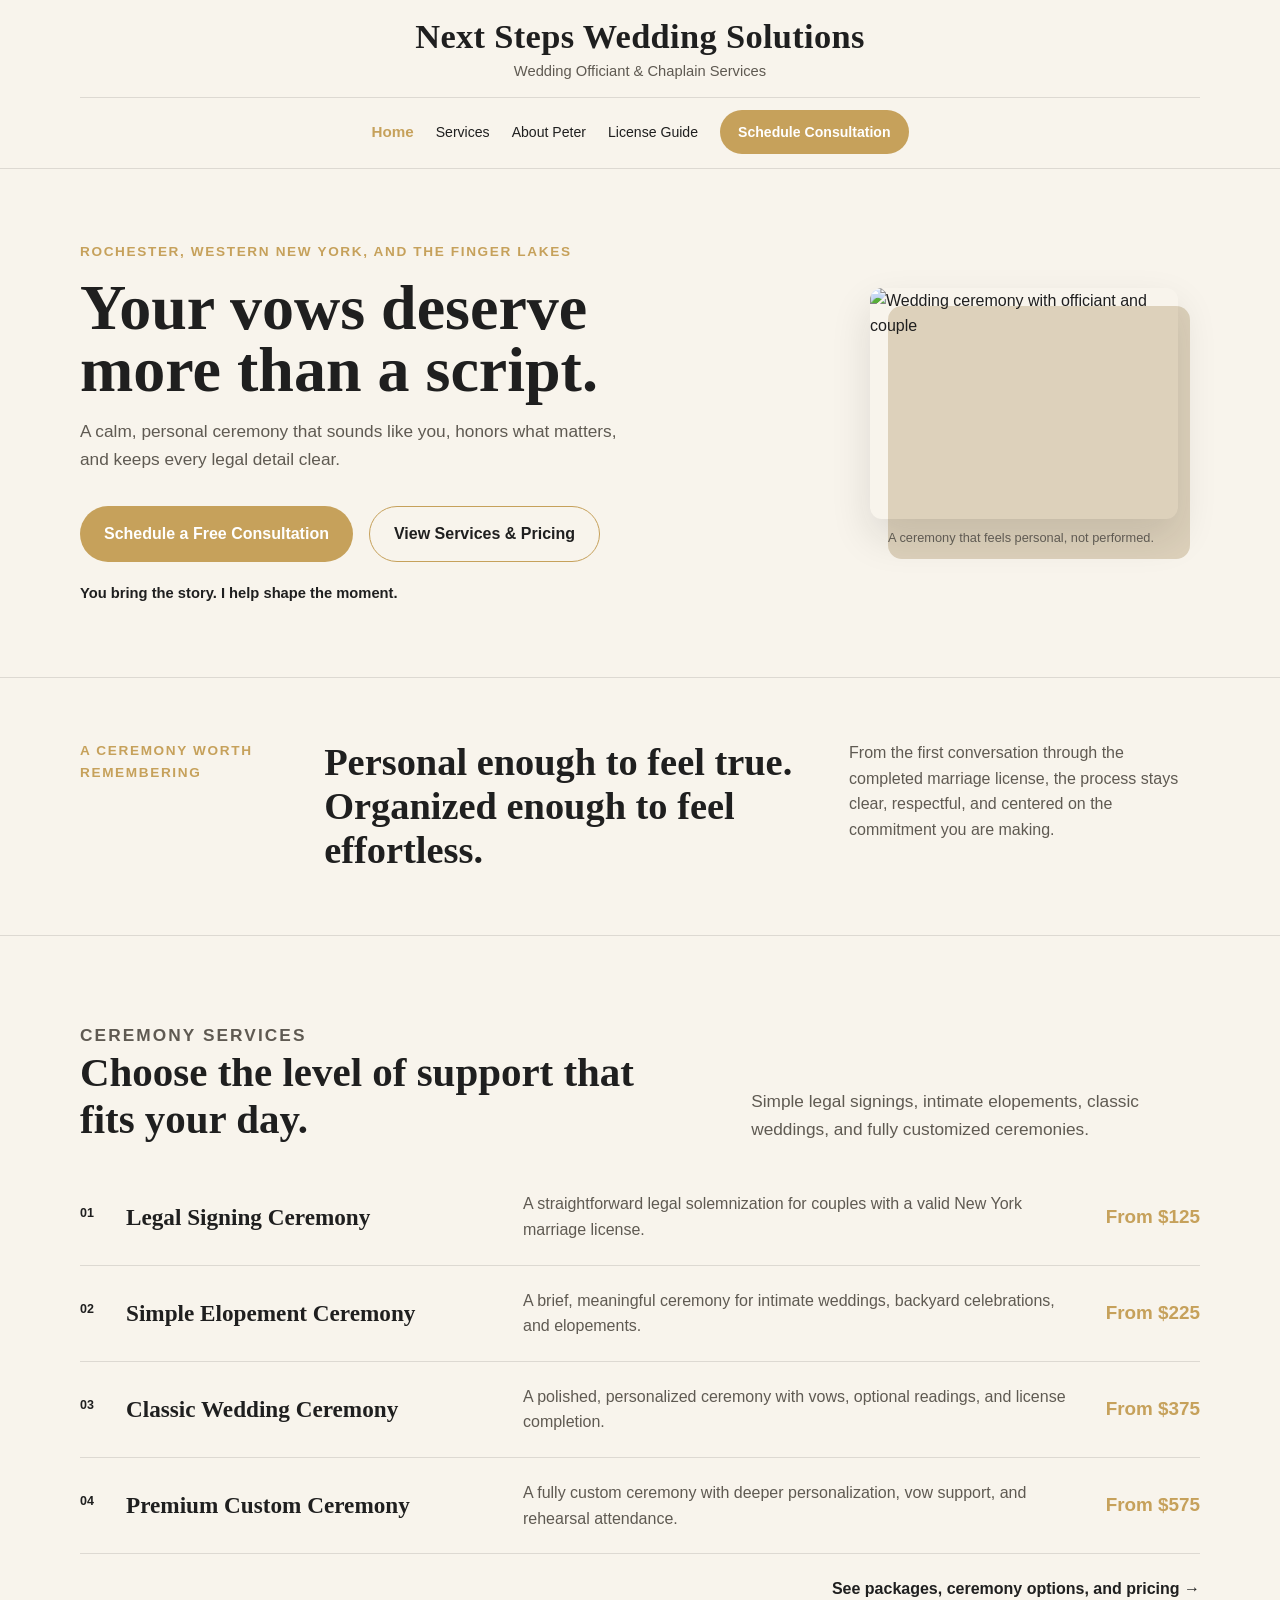
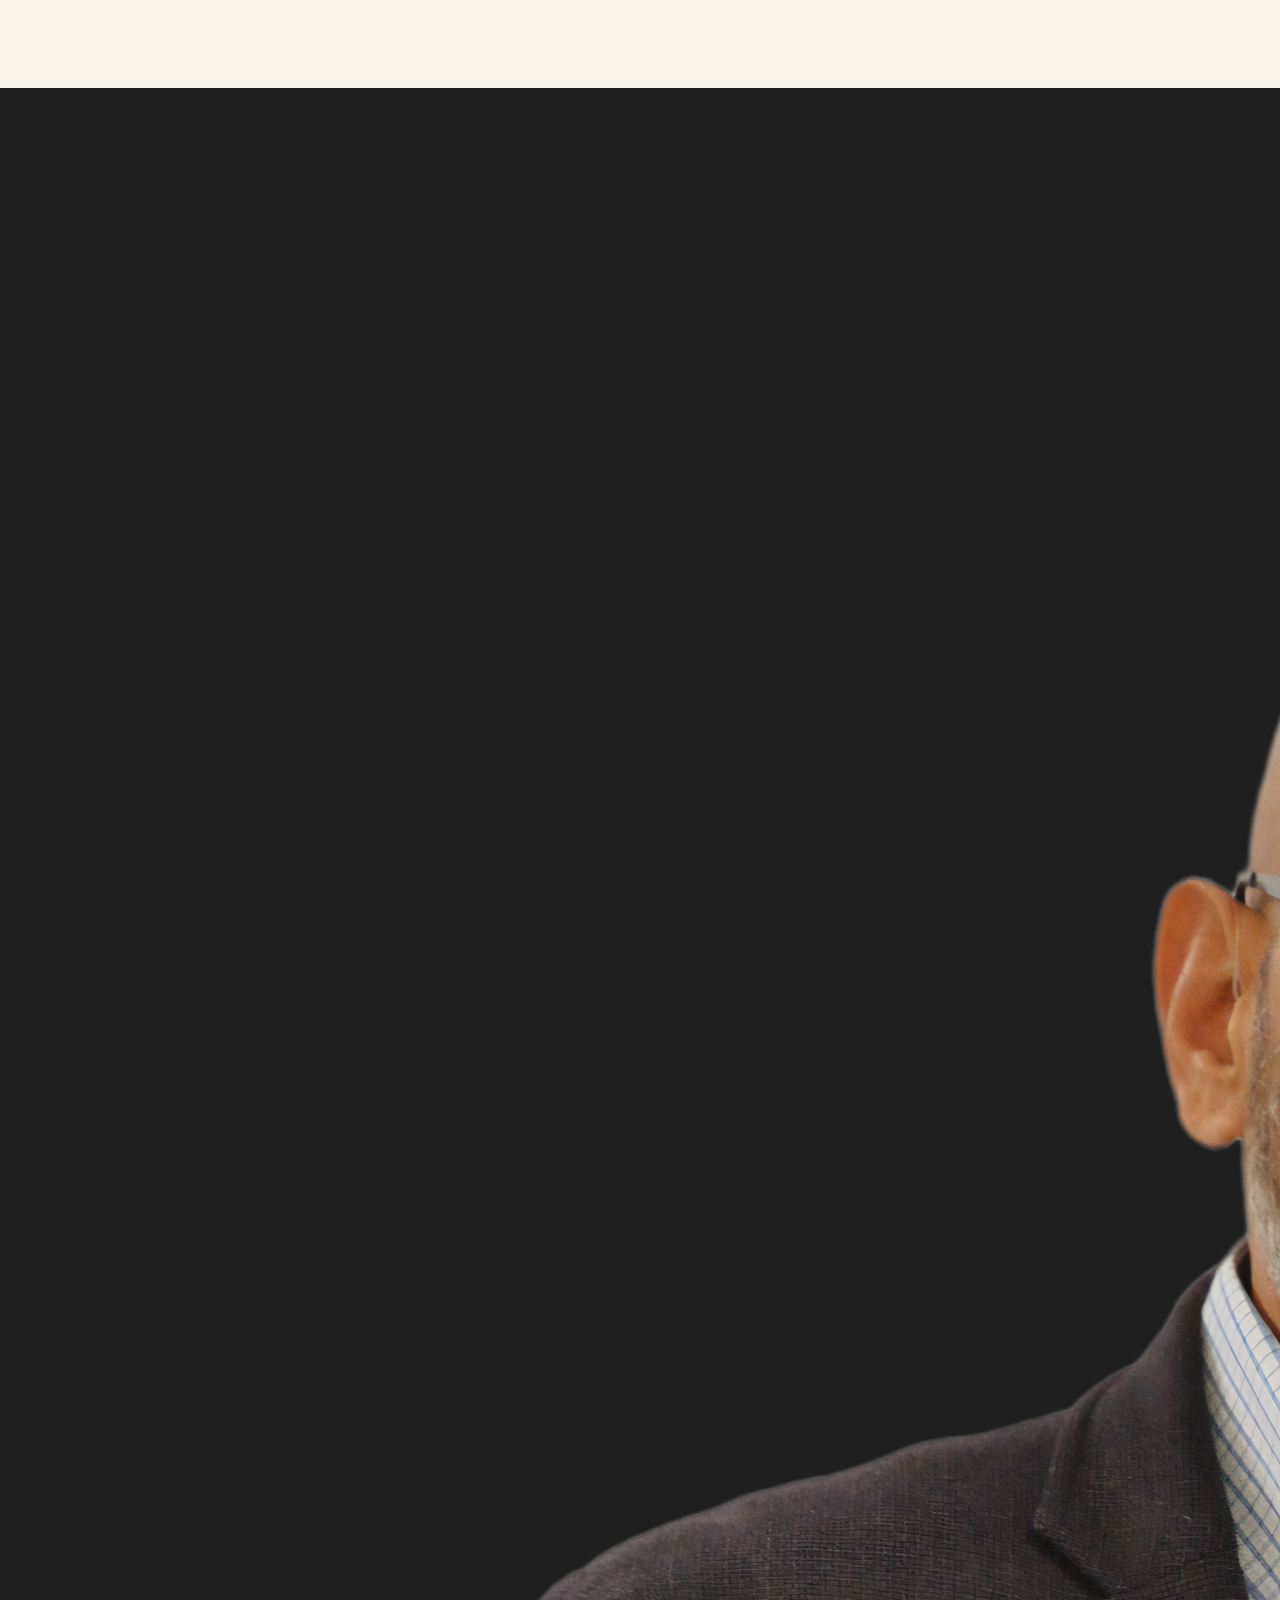
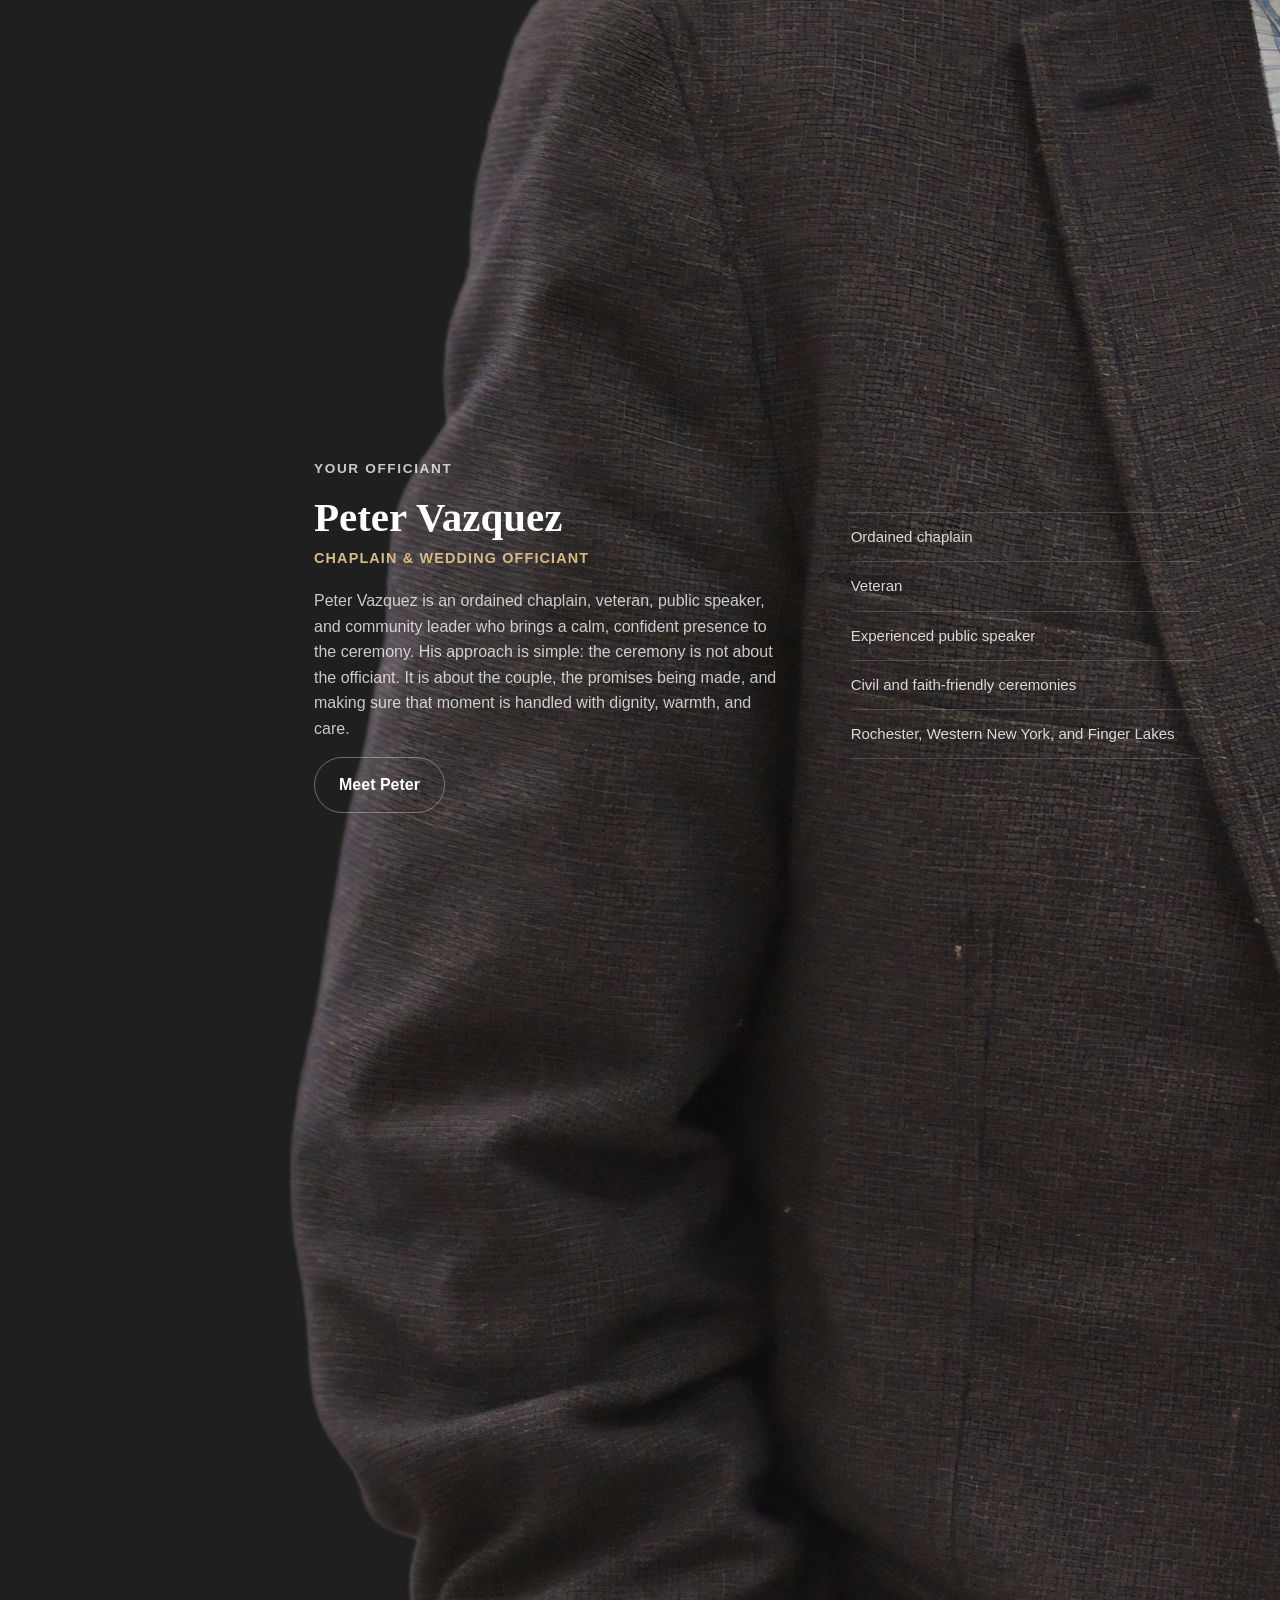
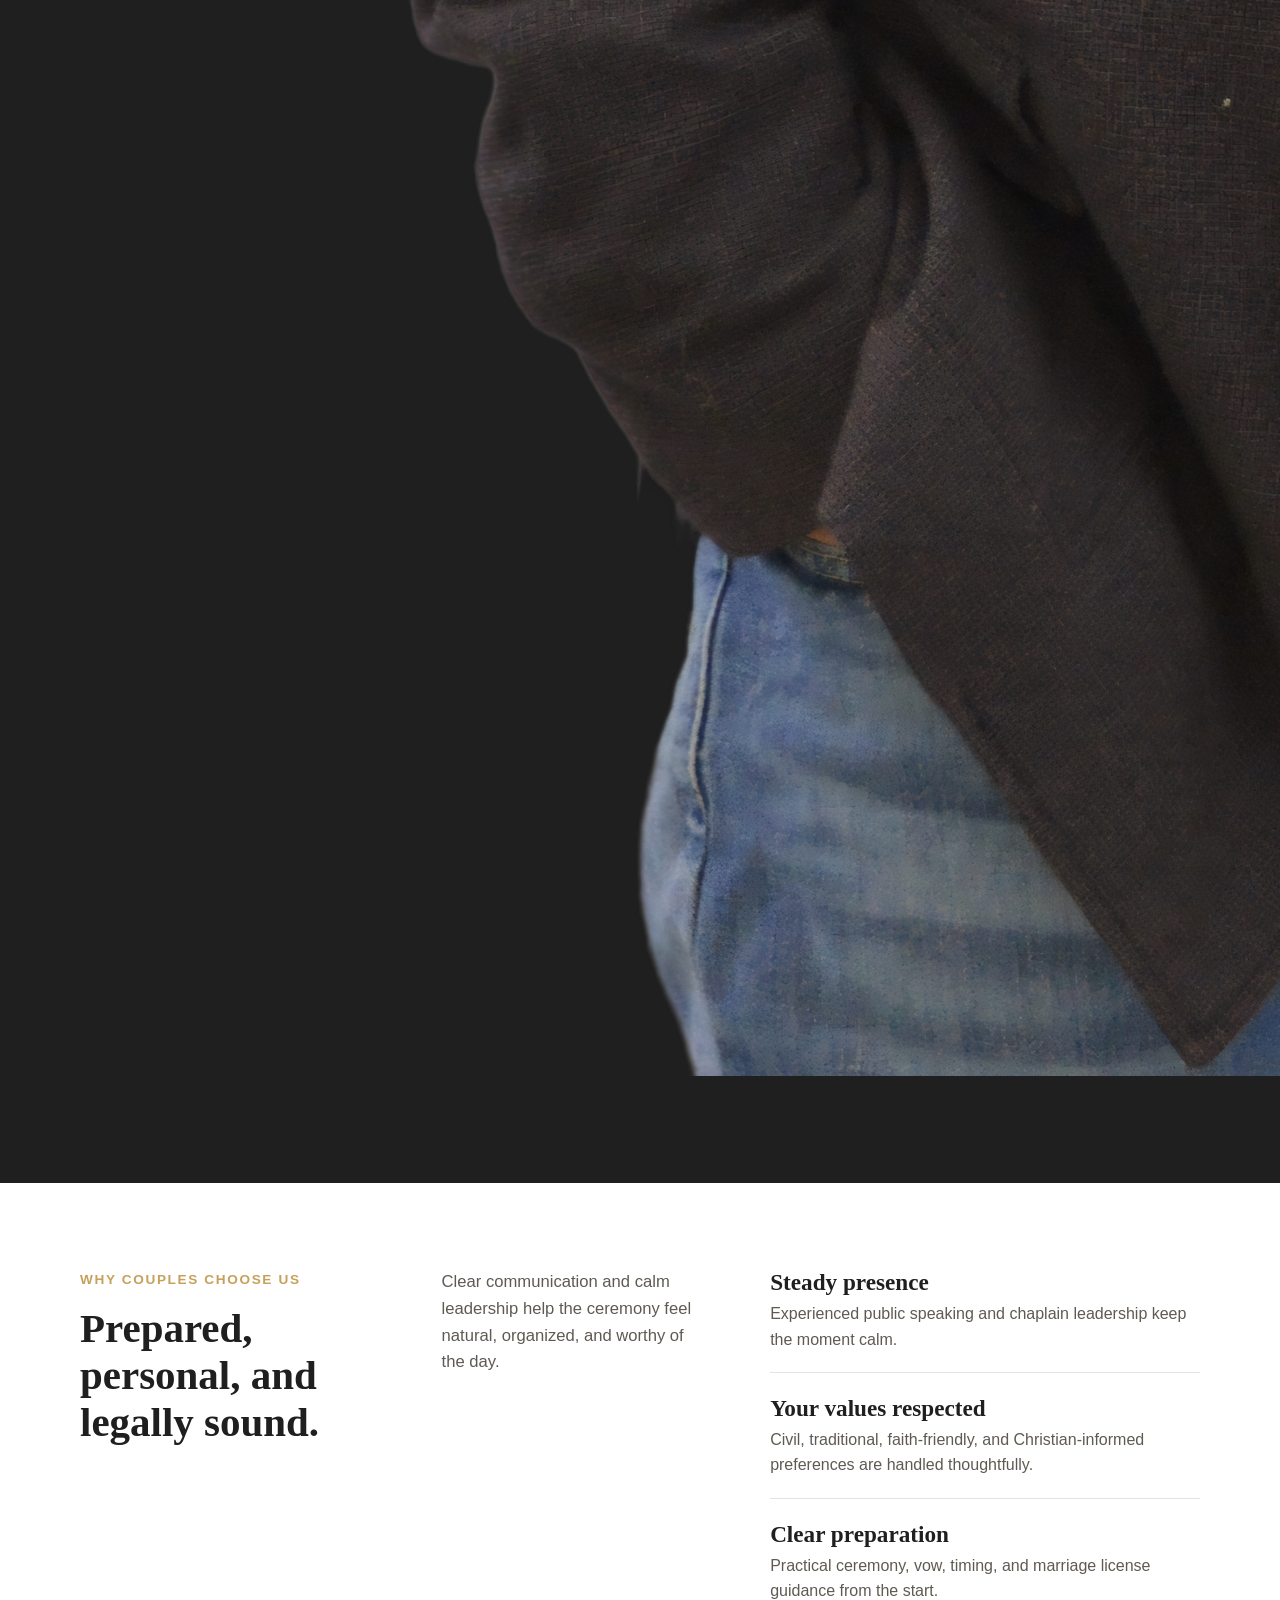
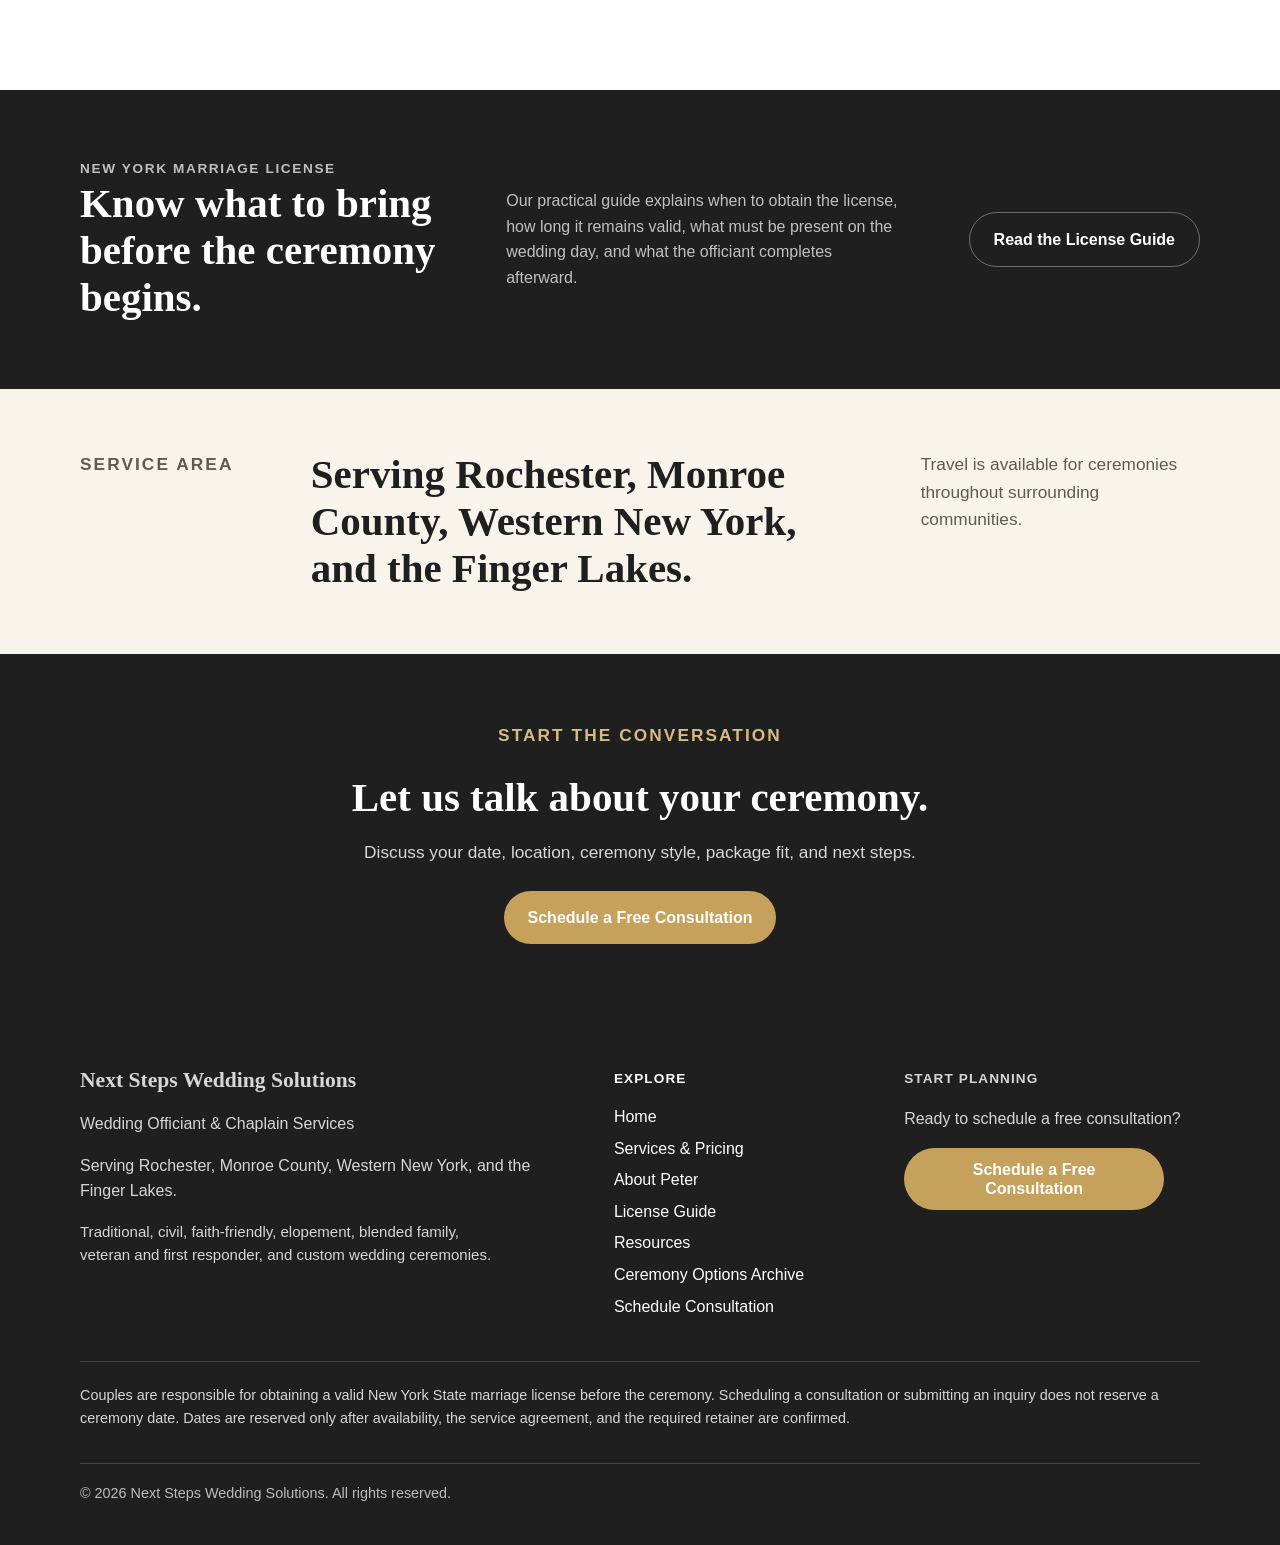
==== commit f47ac1bb: "Add Peter profile portrait to home" ====
--- a/index.html
+++ b/index.html
@@ -53,7 +53,8 @@
     "employee": {
       "@type": "Person",
       "name": "Peter Vazquez",
-      "jobTitle": "Chaplain and Wedding Officiant"
+      "jobTitle": "Chaplain and Wedding Officiant",
+      "image": "https://weddingssolutions.com/images/PV%20Profile%20Pic.png"
     },
     "makesOffer": [
       {
@@ -218,7 +219,9 @@
 
     <section class="home-profile-section">
       <div class="container home-profile-grid">
-        <div class="home-profile-mark" aria-hidden="true">PV</div>
+        <figure class="home-profile-photo">
+          <img src="images/PV%20Profile%20Pic.png" alt="Peter Vazquez, chaplain and wedding officiant">
+        </figure>
 
         <div class="home-profile-copy">
           <p class="eyebrow">Your Officiant</p>
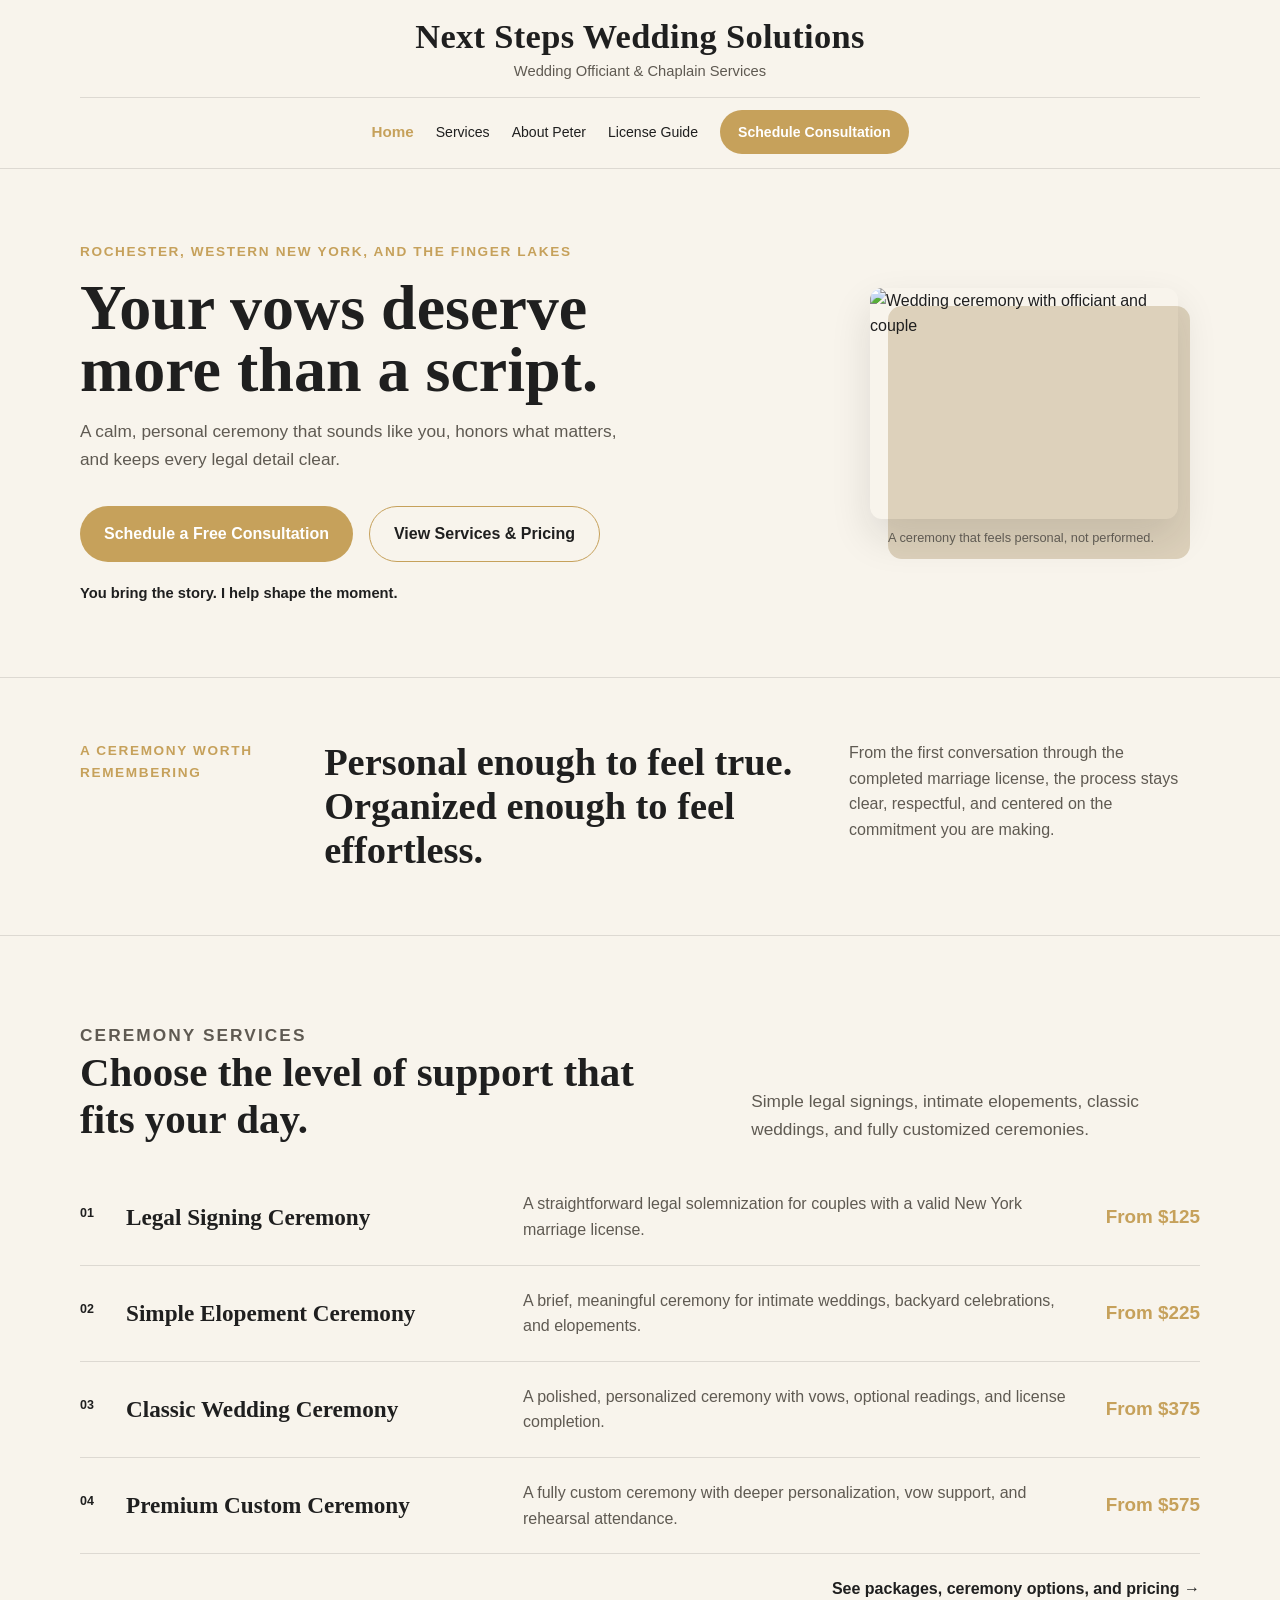
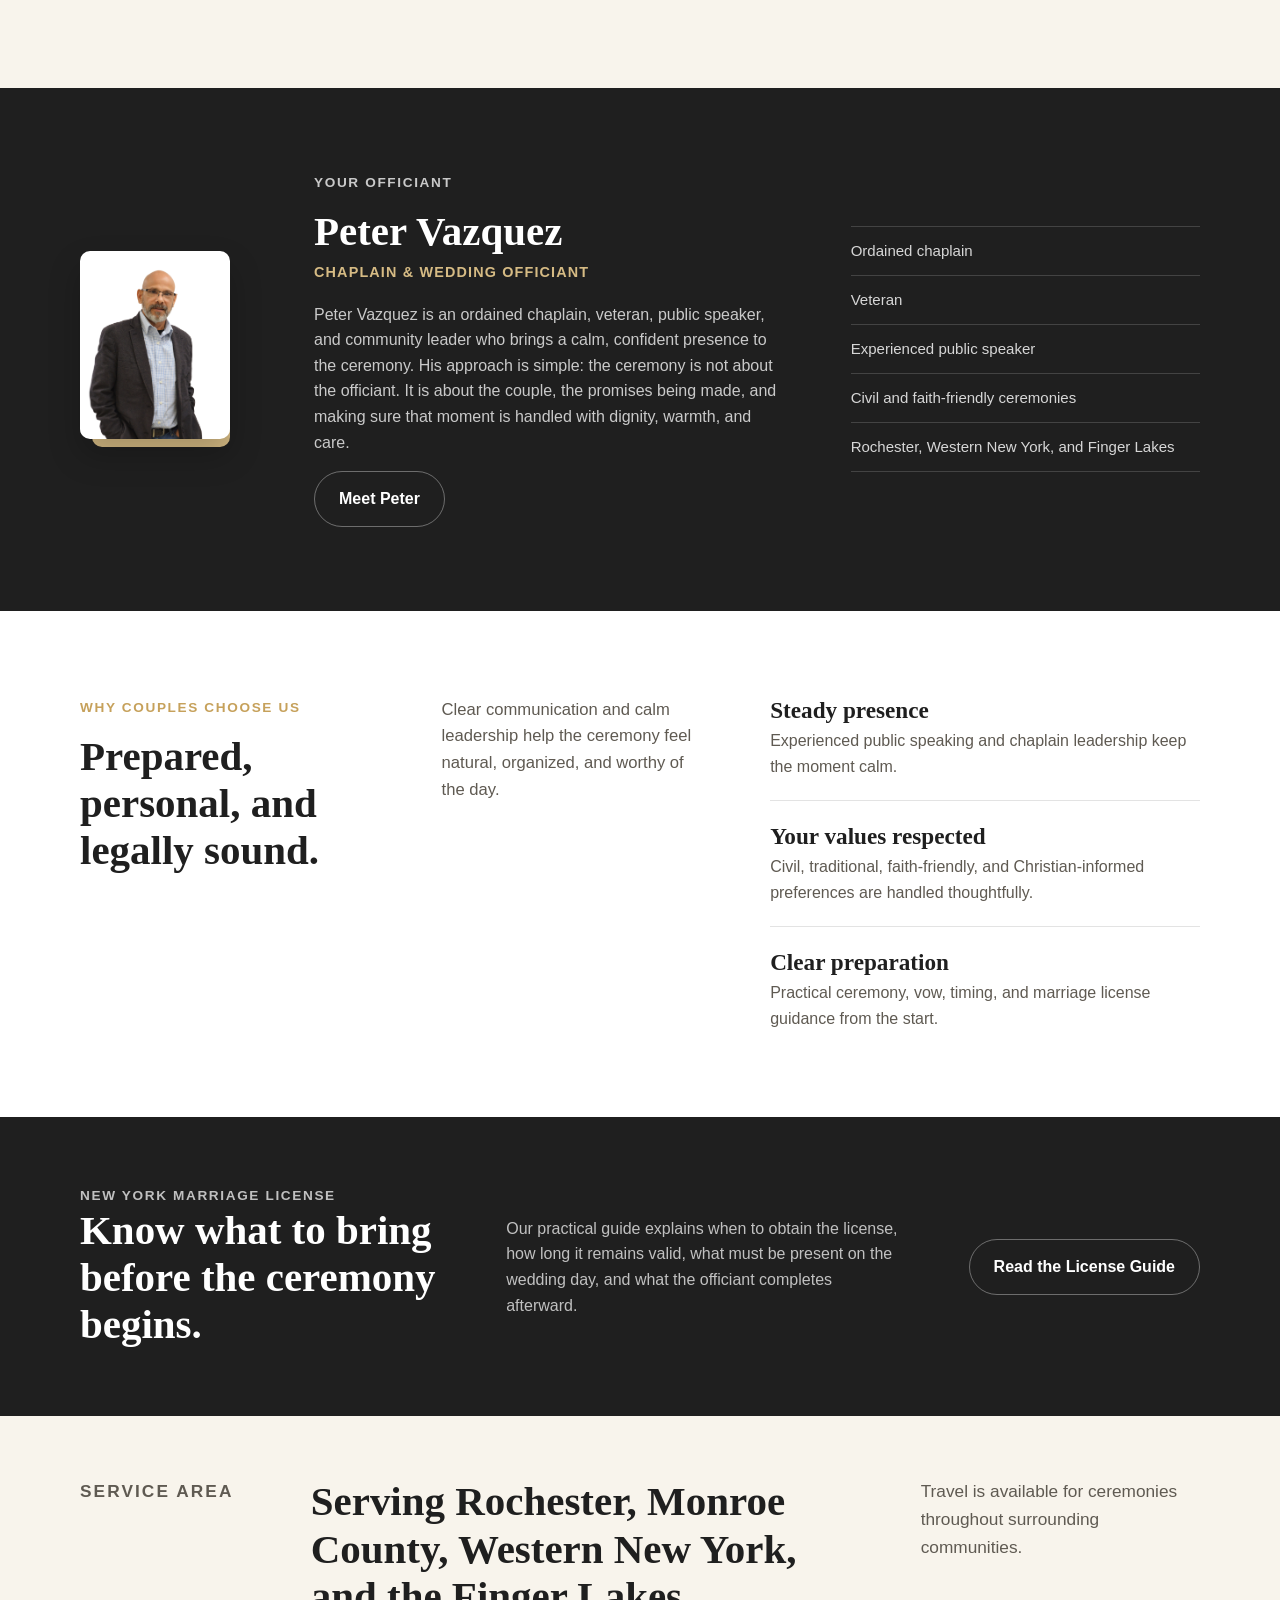
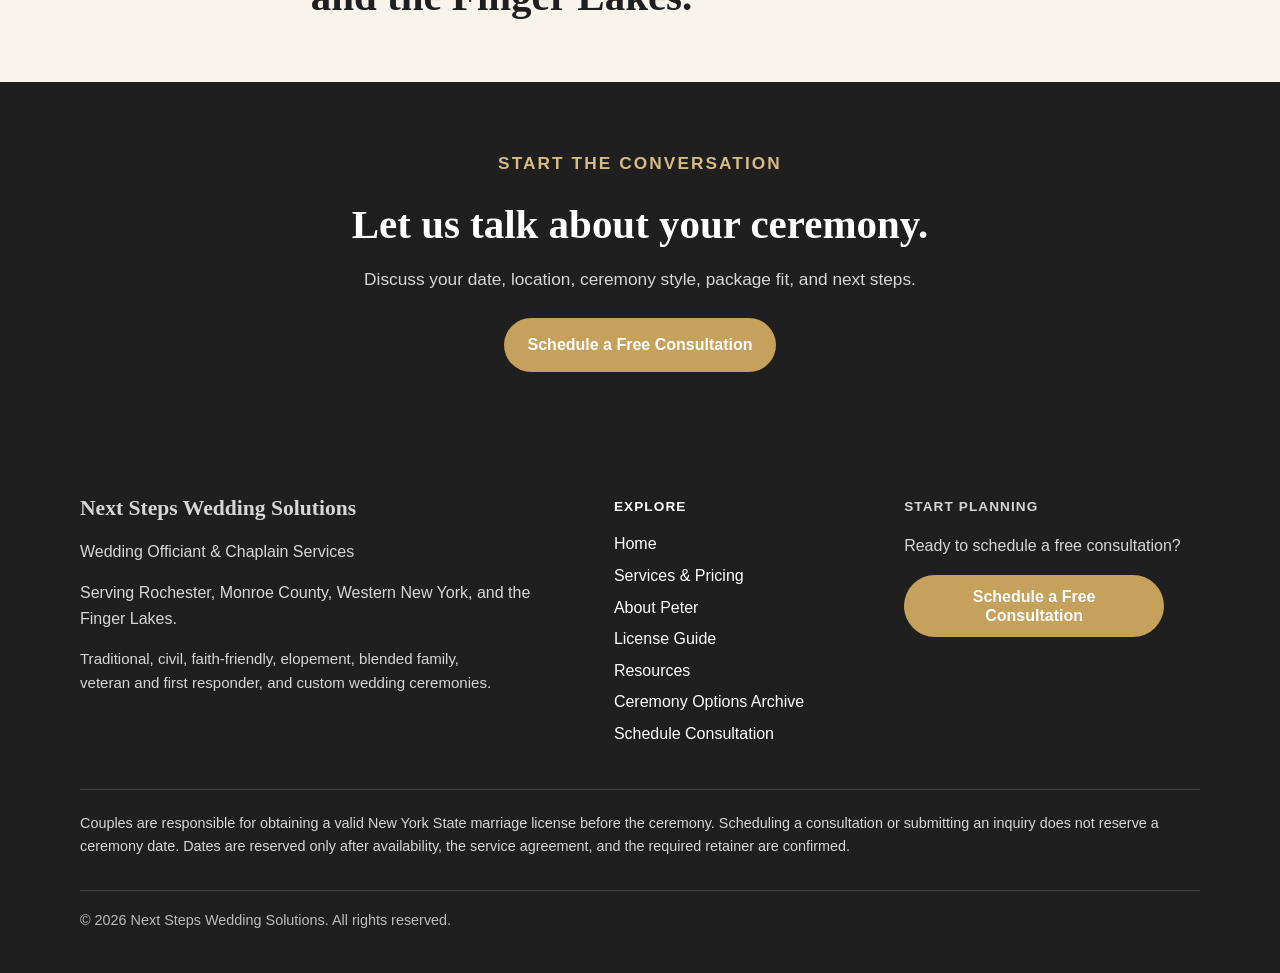
==== commit afcfe954: "Update wedding consultation link sitewide" ====
--- a/index.html
+++ b/index.html
@@ -121,7 +121,7 @@
         <a href="ceremony-styles.html">Ceremony Options</a>
         <a href="marriage-license-guide.html">License Guide</a>
         <a href="about.html">About</a>
-        <a href="contact.html" class="nav-button">Schedule Consultation</a>
+        <a href="https://calendly.com/pvazquez-weddingssolutions/wedding-consultation" target="_blank" rel="noopener noreferrer" class="nav-button">Schedule Consultation</a>
       </nav>
     </div>
   </header>
@@ -138,7 +138,7 @@
           </p>
 
           <div class="button-row">
-            <a href="contact.html#free-consultation-booking" class="button button-primary">Schedule a Free Consultation</a>
+            <a href="https://calendly.com/pvazquez-weddingssolutions/wedding-consultation" target="_blank" rel="noopener noreferrer" class="button button-primary">Schedule a Free Consultation</a>
             <a href="services.html" class="button button-secondary">View Services &amp; Pricing</a>
           </div>
 
@@ -303,7 +303,7 @@
         <p class="eyebrow">Start the Conversation</p>
         <h2>Let us talk about your ceremony.</h2>
         <p>Discuss your date, location, ceremony style, package fit, and next steps.</p>
-        <a href="contact.html#free-consultation-booking" class="button button-primary">Schedule a Free Consultation</a>
+        <a href="https://calendly.com/pvazquez-weddingssolutions/wedding-consultation" target="_blank" rel="noopener noreferrer" class="button button-primary">Schedule a Free Consultation</a>
       </div>
     </section>
   </main>
@@ -328,13 +328,13 @@
         <a href="marriage-license-guide.html">License Guide</a>
         <a href="helpful-links.html">Resources</a>
         <a href="ceremony-styles.html">Ceremony Options Archive</a>
-        <a href="contact.html">Schedule Consultation</a>
+        <a href="https://calendly.com/pvazquez-weddingssolutions/wedding-consultation" target="_blank" rel="noopener noreferrer">Schedule Consultation</a>
       </div>
 
       <div class="footer-contact">
         <p class="footer-heading">Start Planning</p>
         <p>Ready to schedule a free consultation?</p>
-        <a href="contact.html#free-consultation-booking" class="footer-button">Schedule a Free Consultation</a>
+        <a href="https://calendly.com/pvazquez-weddingssolutions/wedding-consultation" target="_blank" rel="noopener noreferrer" class="footer-button">Schedule a Free Consultation</a>
       </div>
     </div>
 
--- a/css/ceremony-photos.css
+++ b/css/ceremony-photos.css
@@ -238,17 +238,32 @@
   align-items: center;
 }
 
-.home-profile-mark {
+.home-profile-photo {
+  position: relative;
   width: 150px;
-  aspect-ratio: 1;
-  display: grid;
-  place-items: center;
-  border: 1px solid rgba(255, 255, 255, 0.22);
-  background: rgba(255, 255, 255, 0.05);
-  color: #d6bb84;
-  font-size: 2.6rem;
-  font-weight: 760;
-  letter-spacing: -0.06em;
+  margin: 0;
+  padding: 0 8px 8px 0;
+}
+
+.home-profile-photo::before {
+  content: "";
+  position: absolute;
+  inset: 12px 0 0 12px;
+  background: #d6bb84;
+  border-radius: 10px;
+}
+
+.home-profile-photo img {
+  position: relative;
+  z-index: 1;
+  width: 150px;
+  height: 188px;
+  display: block;
+  object-fit: cover;
+  object-position: center top;
+  border-radius: 10px;
+  background: var(--white);
+  box-shadow: 0 16px 32px rgba(0, 0, 0, 0.22);
 }
 
 .home-profile-copy h2,
@@ -296,6 +311,62 @@
   border-bottom: 1px solid rgba(255, 255, 255, 0.16);
   color: rgba(255, 255, 255, 0.82);
   font-size: 0.94rem;
+}
+
+/* About portrait */
+
+.about-hero-profile {
+  padding: clamp(54px, 7vw, 78px) 0;
+}
+
+.about-hero-grid {
+  width: min(940px, 100%);
+  display: grid;
+  grid-template-columns: minmax(0, 1fr) 220px;
+  gap: clamp(36px, 6vw, 72px);
+  align-items: center;
+}
+
+.about-hero-copy p:last-child {
+  max-width: 650px;
+  color: var(--muted);
+}
+
+.about-profile-photo {
+  position: relative;
+  width: 210px;
+  margin: 0;
+  padding: 0 10px 10px 0;
+}
+
+.about-profile-photo::before {
+  content: "";
+  position: absolute;
+  inset: 16px 0 0 16px;
+  background: var(--taupe);
+  border-radius: 12px;
+}
+
+.about-profile-photo img {
+  position: relative;
+  z-index: 1;
+  width: 210px;
+  height: 262px;
+  display: block;
+  object-fit: cover;
+  object-position: center top;
+  border-radius: 12px;
+  background: var(--white);
+  box-shadow: 0 16px 36px rgba(23, 23, 23, 0.14);
+}
+
+.about-profile-photo figcaption {
+  position: relative;
+  z-index: 1;
+  margin: 9px 0 0 16px;
+  color: var(--muted);
+  font-size: 0.78rem;
+  line-height: 1.4;
 }
 
 .home-value-section {
@@ -742,14 +813,29 @@
   .home-value-grid,
   .home-license-grid,
   .home-area-grid,
+  .about-hero-grid,
   .services-image-card,
   .styles-band-card,
   .ceremony-moment-card {
     grid-template-columns: 1fr;
   }
 
-  .home-profile-mark {
-    width: 120px;
+  .home-profile-photo {
+    width: 132px;
+  }
+
+  .home-profile-photo img {
+    width: 132px;
+    height: 165px;
+  }
+
+  .about-profile-photo {
+    width: 190px;
+  }
+
+  .about-profile-photo img {
+    width: 190px;
+    height: 238px;
   }
 
   .home-hero-image {
